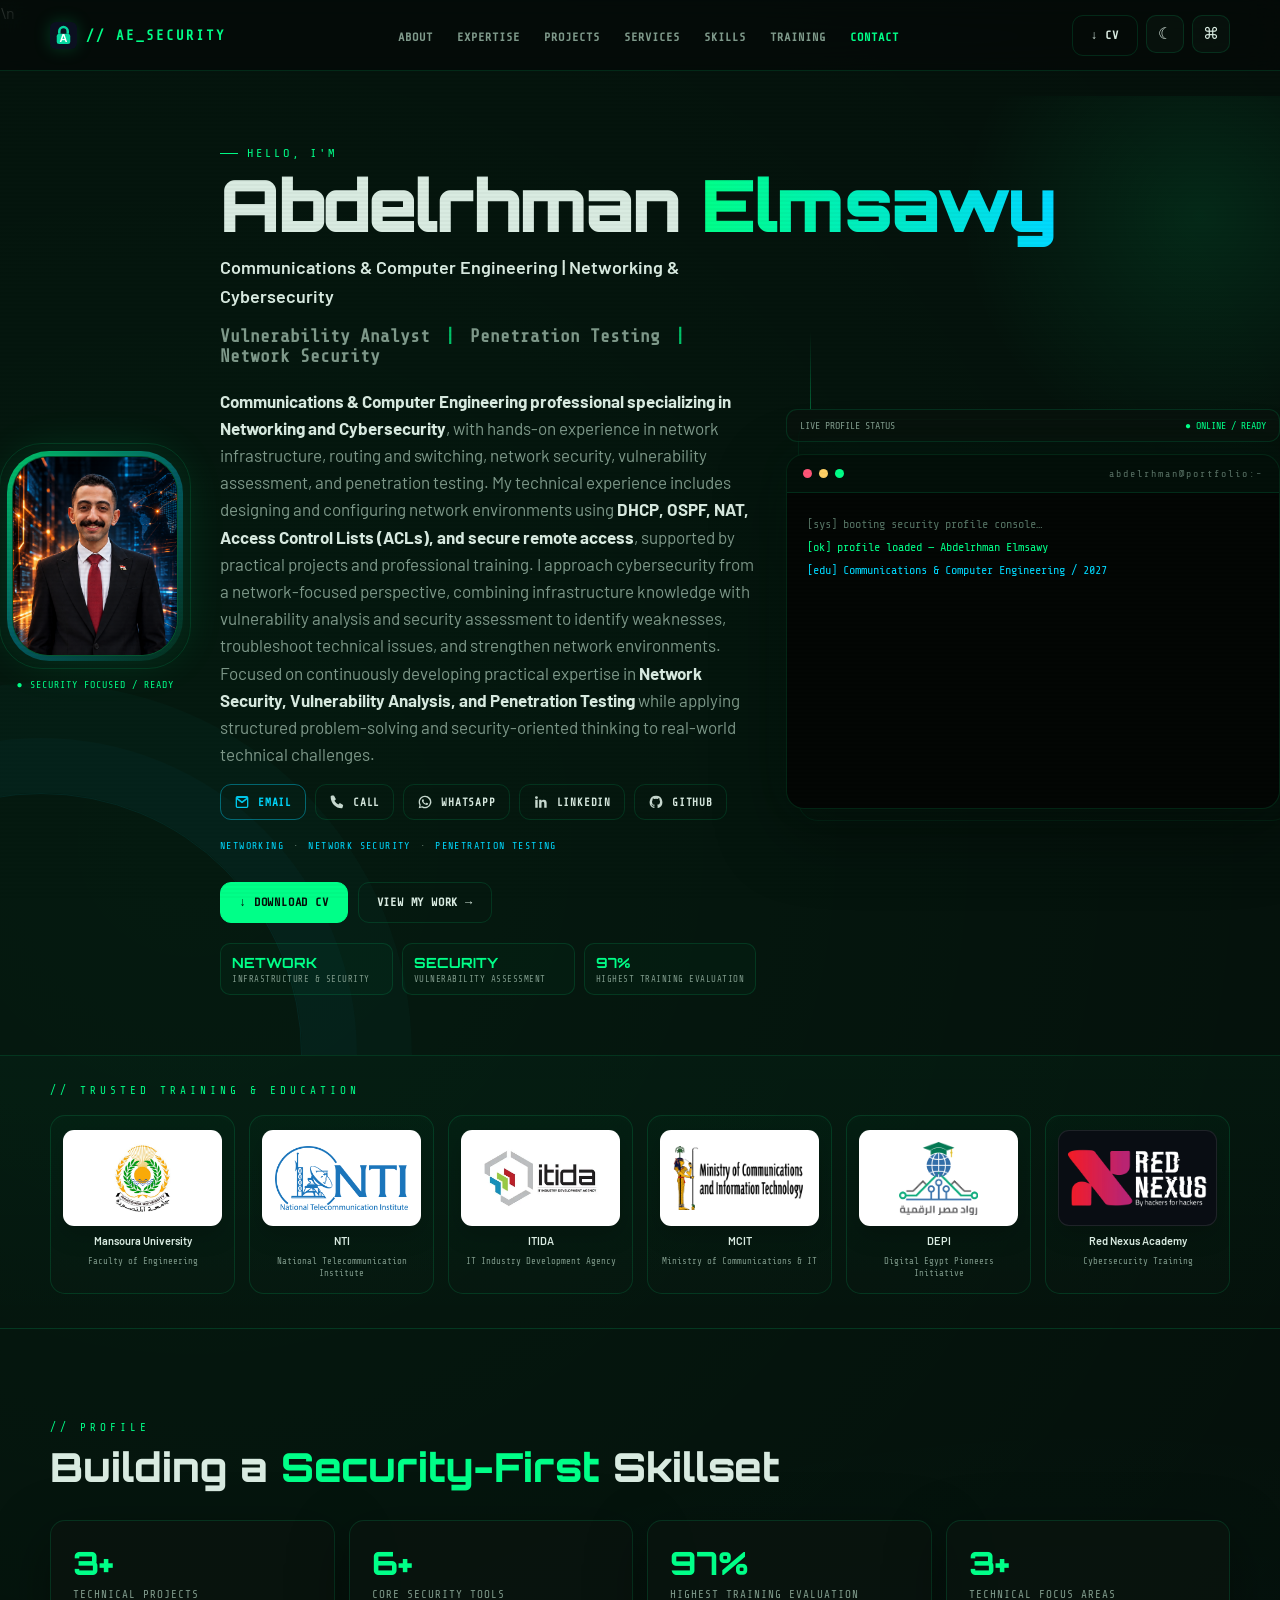
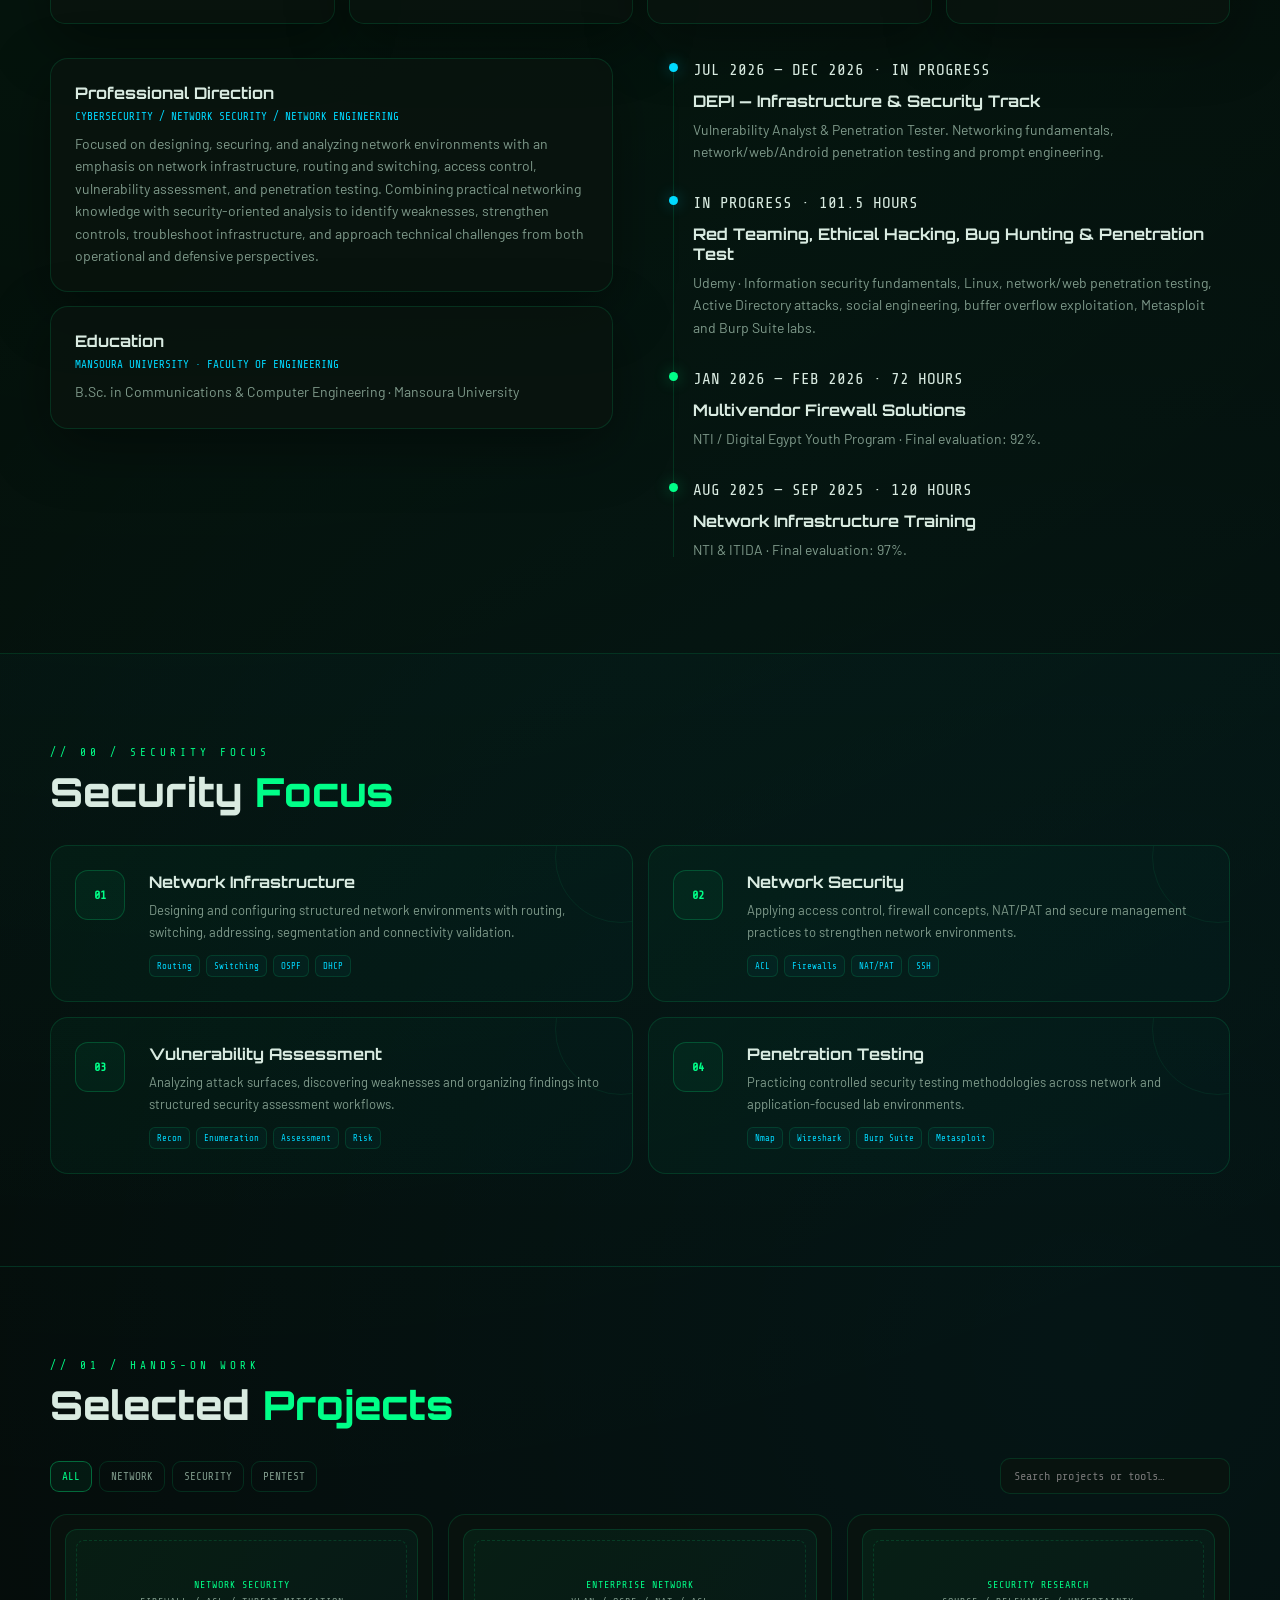
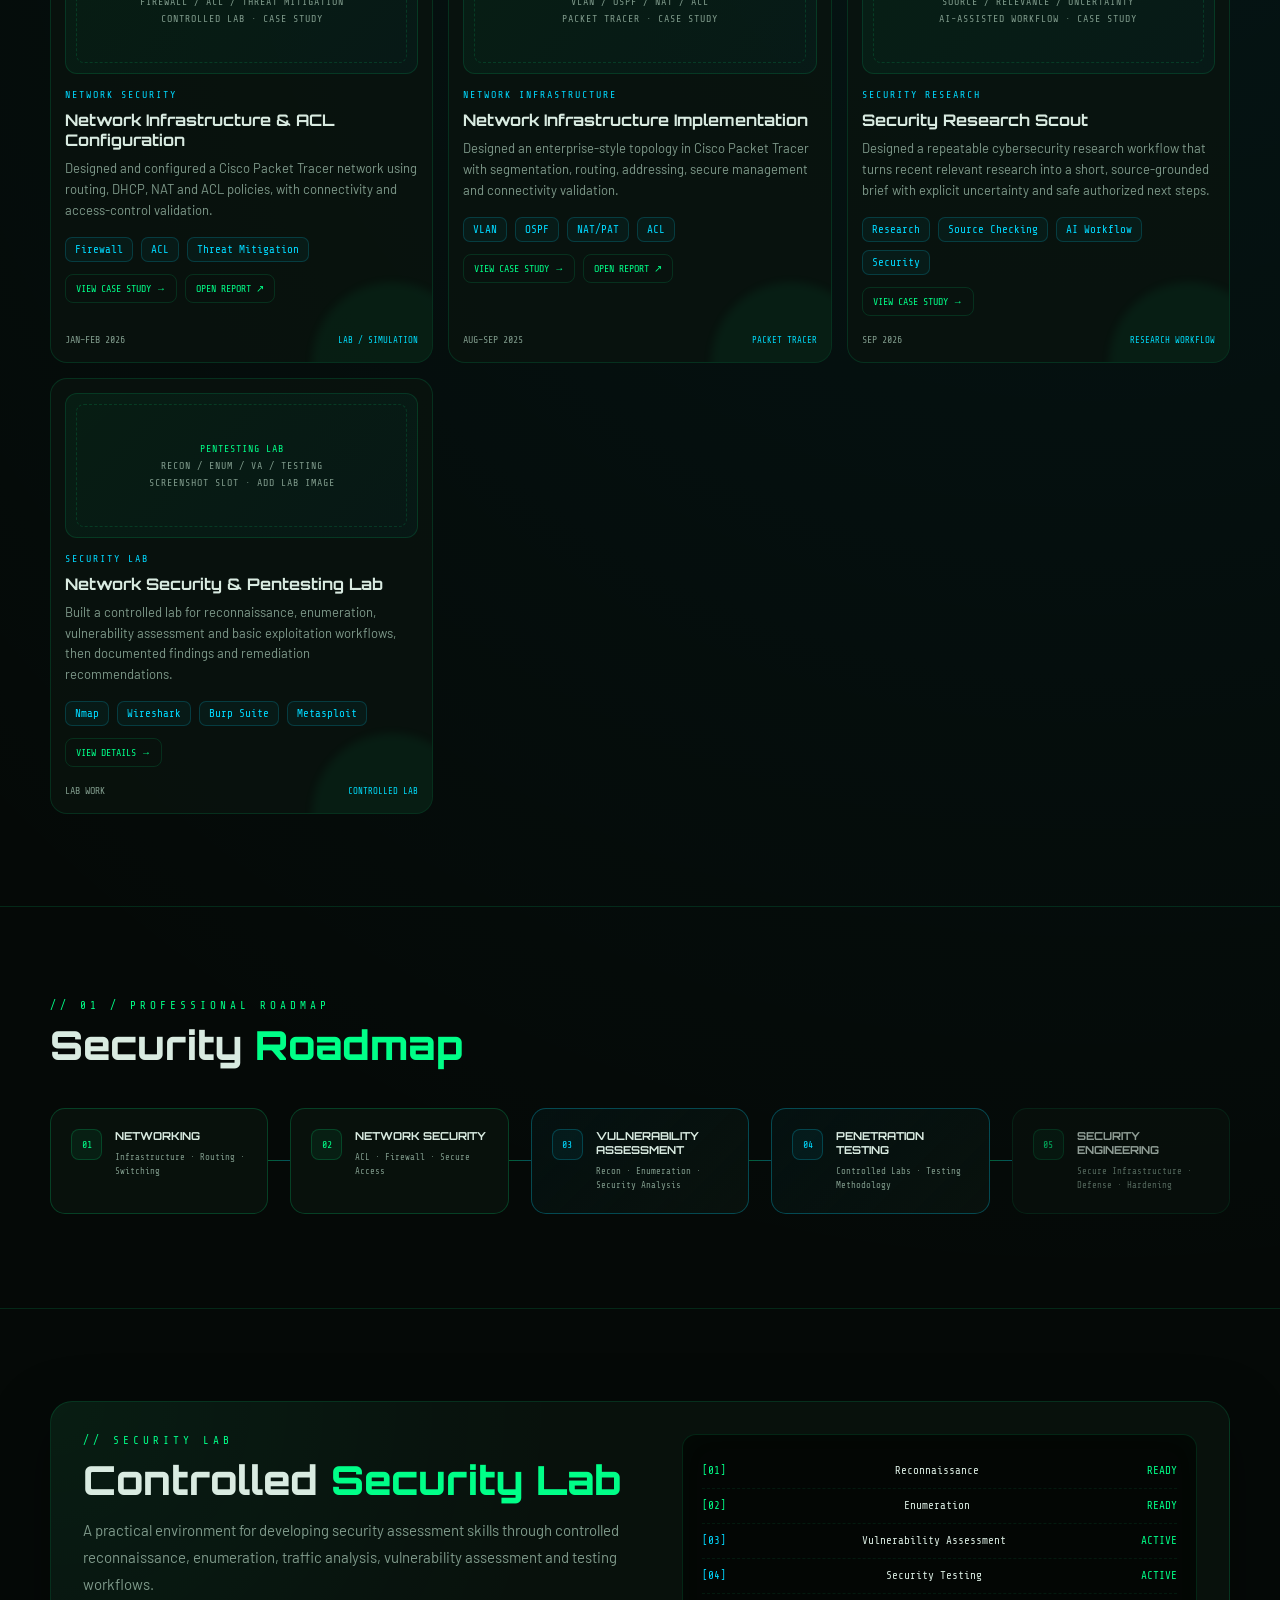
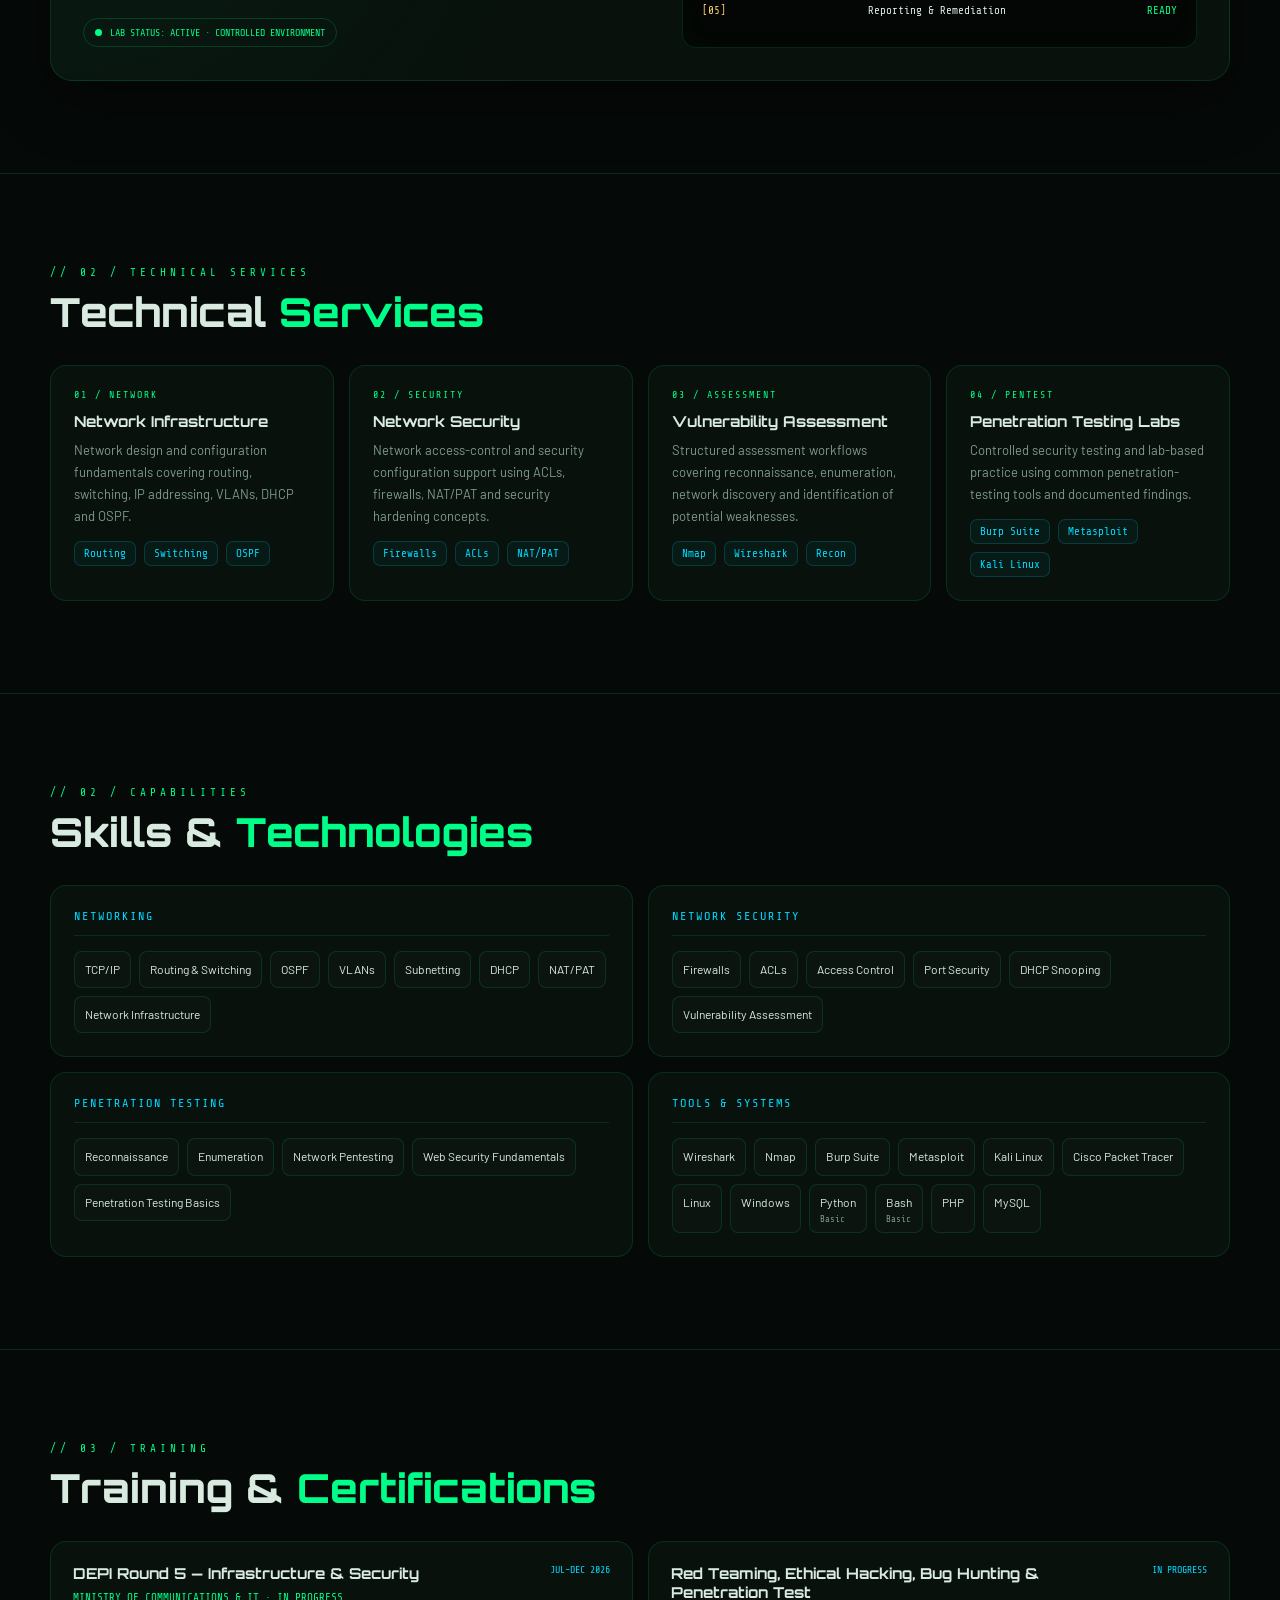
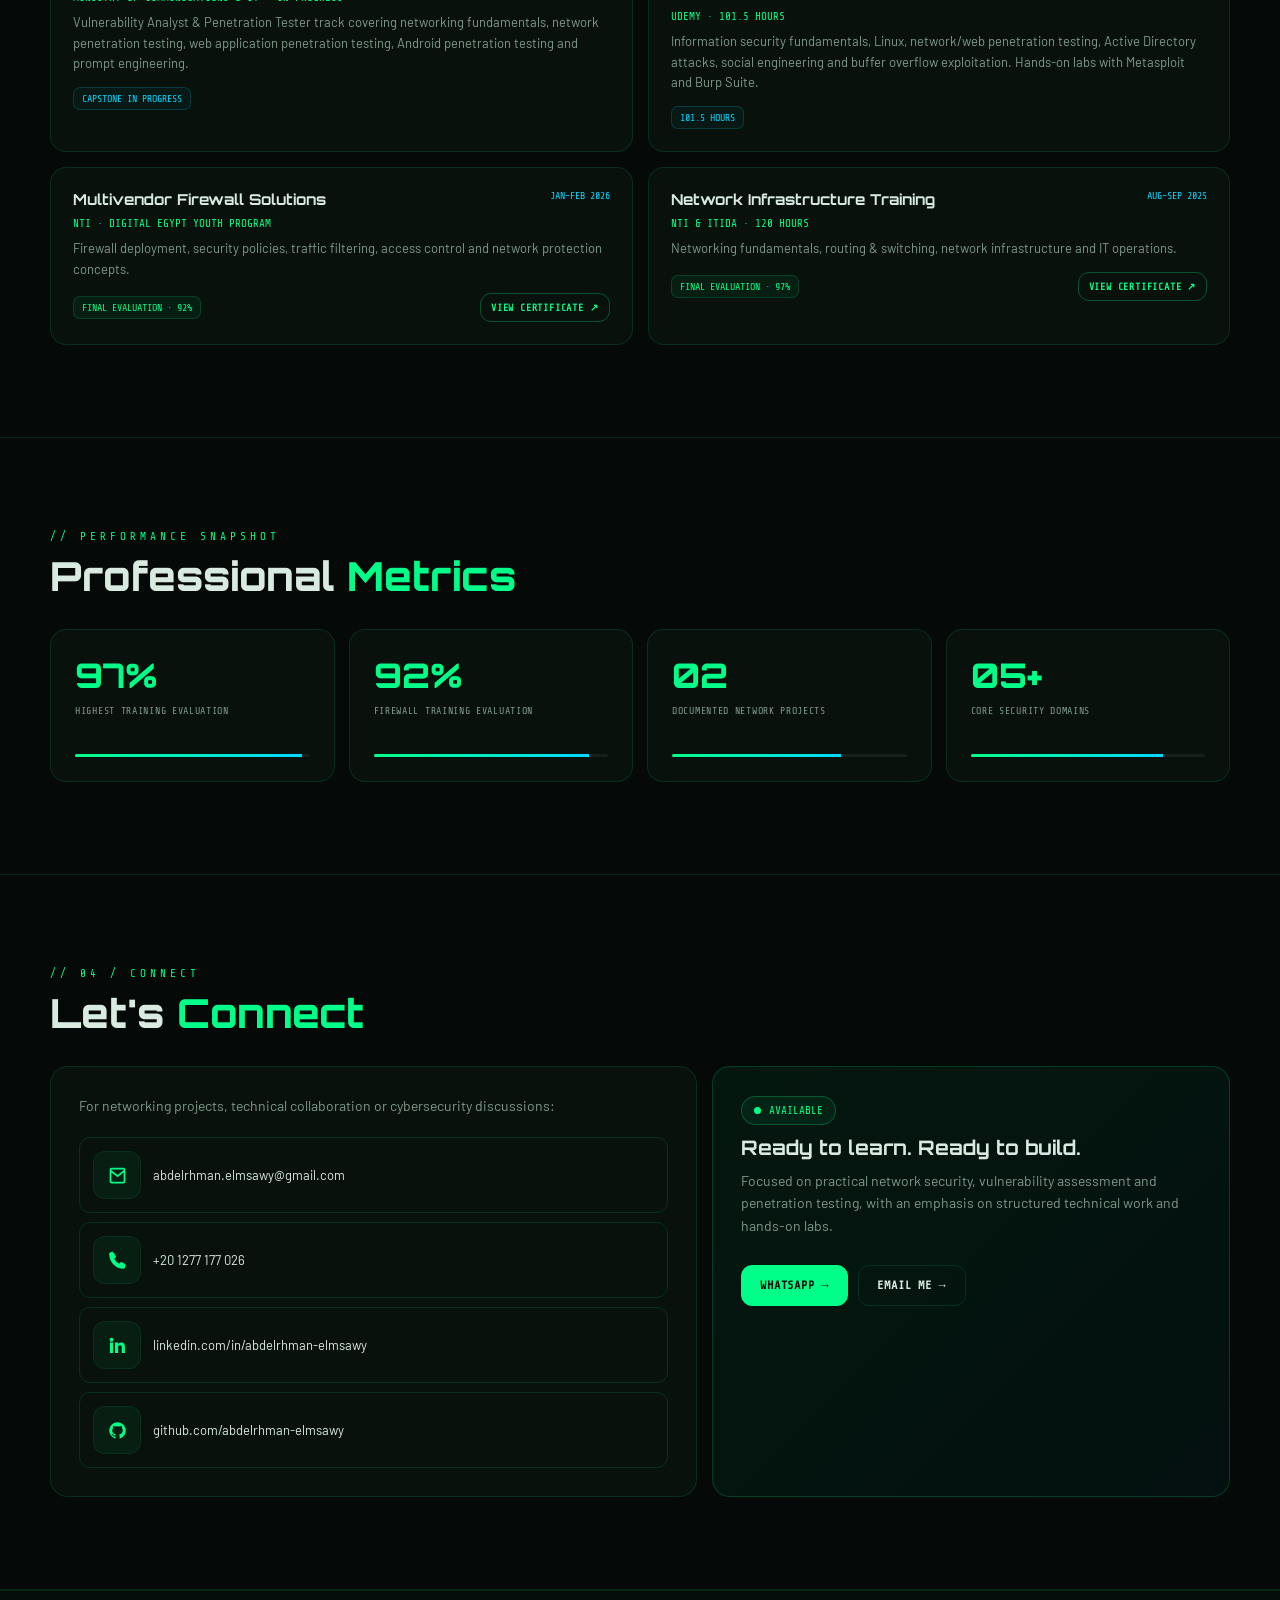
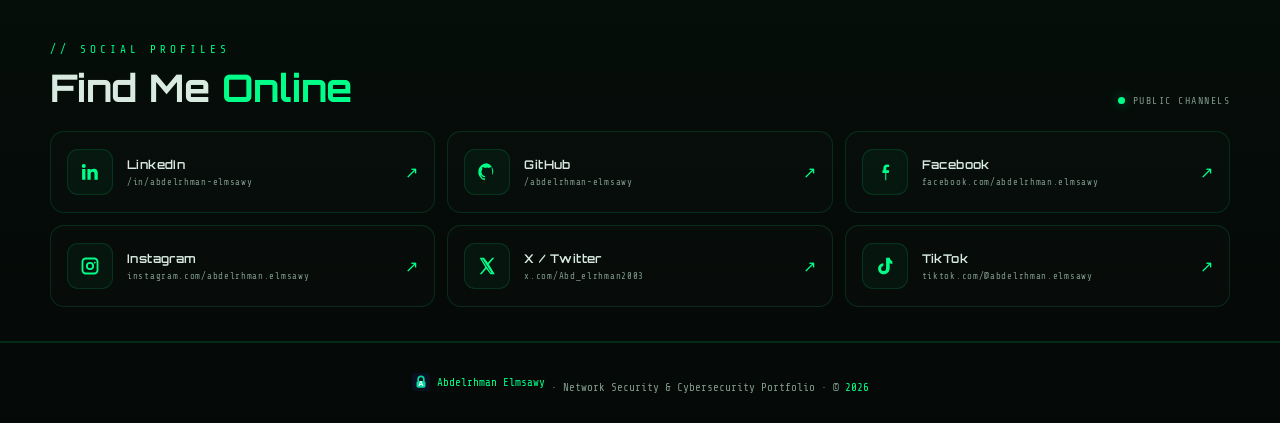
==== index.html @ 92185ead "Fix navbar to stay fixed while scrolling" ====
<!doctype html>
<html lang="en">
<head>
  <meta charset="utf-8">
  <meta name="viewport" content="width=device-width, initial-scale=1, viewport-fit=cover">
  <meta name="theme-color" content="#07110d">
  <meta name="apple-mobile-web-app-capable" content="yes">
  <meta name="apple-mobile-web-app-status-bar-style" content="black-translucent">
  <meta name="mobile-web-app-capable" content="yes">
  <meta name="description" content="Abdelrhman Elmsawy — Communications & Computer Engineering professional focused on Networking, Network Security and Penetration Testing.">
  <meta name="author" content="Abdelrhman Elmsawy">
  <meta property="og:title" content="Abdelrhman Elmsawy | Network Security & Pentesting">
  <meta property="og:description" content="Portfolio of Abdelrhman Elmsawy — Networking, Network Security, Vulnerability Assessment and Penetration Testing.">
  <meta property="og:type" content="website">
  <title>Abdelrhman Elmsawy | Network Security & Pentesting</title>
  <!-- Favicon / App Icons -->
  <link rel="icon" href="./favicon.ico" sizes="any">
  <link rel="icon" type="image/png" sizes="16x16" href="./favicon-16.png">
  <link rel="icon" type="image/png" sizes="32x32" href="./favicon-32.png">
  <link rel="icon" type="image/png" sizes="48x48" href="./favicon-48.png">
  <link rel="shortcut icon" href="./favicon.ico">
  <link rel="apple-touch-icon" sizes="180x180" href="./apple-touch-icon.png">
  <link rel="preconnect" href="https://fonts.googleapis.com">
  <link rel="preconnect" href="https://fonts.gstatic.com" crossorigin>
  <link href="https://fonts.googleapis.com/css2?family=Barlow:wght@300;400;500;600;700&family=Orbitron:wght@600;700;800;900&family=Share+Tech+Mono&display=swap" rel="stylesheet">

  <style>
    :root{
      --bg:#050907; --bg2:#09110d; --panel:rgba(10,20,15,.78);
      --panel2:#0c1711; --text:#d9ebe1; --muted:#7f9a8b;
      --green:#00ff88; --cyan:#00d9ff; --yellow:#ffd166; --red:#ff5577;
      --line:rgba(0,255,136,.13); --shadow:0 18px 60px rgba(0,0,0,.38);
      --radius:18px; --max:1180px;
    }
    [data-theme="light"]{
      --bg:#f4f8f6; --bg2:#eaf2ed; --panel:rgba(255,255,255,.82);
      --panel2:#fff; --text:#122019; --muted:#597067;
      --green:#009c59; --cyan:#007f9c; --yellow:#a56b00; --line:rgba(0,110,65,.15);
      --shadow:0 18px 50px rgba(19,53,37,.10);
    }
    *{box-sizing:border-box;margin:0;padding:0}
    html{scroll-behavior:smooth;scroll-padding-top:90px}
    body{
      font-family:Barlow,system-ui,sans-serif;background:
      radial-gradient(circle at 15% 10%,rgba(0,255,136,.07),transparent 30%),
      radial-gradient(circle at 85% 35%,rgba(0,217,255,.06),transparent 28%),var(--bg);
      color:var(--text);overflow-x:hidden;line-height:1.6;
    }
    html{-webkit-text-size-adjust:100%;text-size-adjust:100%;overflow-x:hidden}
    body{-webkit-font-smoothing:antialiased;-moz-osx-font-smoothing:grayscale;min-width:320px}
    img,svg,video,iframe{max-width:100%}
    button,input,a{-webkit-appearance:none;appearance:none}
    button,a{touch-action:manipulation}
    @supports (-webkit-touch-callout:none){
      body{min-height:100svh}
      nav{padding-top:env(safe-area-inset-top)}
      #top{bottom:calc(20px + env(safe-area-inset-bottom))}
    }
    body::before{
      content:"";position:fixed;inset:0;pointer-events:none;z-index:9999;opacity:.035;
      background:repeating-linear-gradient(0deg,transparent 0,transparent 2px,rgba(0,0,0,.7) 2px,rgba(0,0,0,.7) 4px);
    }
    a{color:inherit}
    button,a{ -webkit-tap-highlight-color:transparent }
    .progress{position:fixed;top:0;left:0;height:3px;width:0;background:linear-gradient(90deg,var(--green),var(--cyan));z-index:10001;box-shadow:0 0 15px rgba(0,255,136,.45)}
    .container{width:min(var(--max),calc(100% - 40px));margin:auto}
    .mono{font-family:"Share Tech Mono",monospace}
    .eyebrow{font:11px "Share Tech Mono",monospace;letter-spacing:4px;color:var(--green);text-transform:uppercase}
    .section-title{font:800 clamp(26px,4vw,40px) Orbitron,sans-serif;color:var(--text);margin:8px 0 28px}
    .section-title span{color:var(--green)}
    section{padding:92px 0;border-bottom:1px solid var(--line)}

    /* NAV */
    nav{
      position:fixed;top:0;left:0;right:0;width:100%;z-index:10000;background:rgba(5,9,7,.72);
      backdrop-filter:blur(18px);border-bottom:1px solid var(--line);
    }
    [data-theme="light"] nav{background:rgba(244,248,246,.78)}
    .nav-inner{height:70px;display:flex;align-items:center;justify-content:space-between}
    .brand{display:inline-flex;align-items:center;gap:9px;font:700 14px "Share Tech Mono",monospace;color:var(--green);letter-spacing:2px;text-decoration:none}
    .brand-mark{width:27px;height:27px;display:block;filter:drop-shadow(0 0 8px rgba(0,255,136,.18))}
    .nav-links{display:flex;gap:24px;list-style:none}
    .nav-links a{font:600 12px "Share Tech Mono",monospace;text-transform:uppercase;letter-spacing:1px;text-decoration:none;color:var(--muted);transition:.2s}
    .nav-links a:hover,.nav-links a.active{color:var(--green)}
    .nav-actions{display:flex;gap:8px}
    .icon-btn,.menu-btn{
      width:38px;height:38px;border:1px solid var(--line);border-radius:10px;background:var(--panel);
      color:var(--text);cursor:pointer;display:grid;place-items:center;font-size:16px;transition:.2s
    }
    .icon-btn:hover,.menu-btn:hover{border-color:var(--green);transform:translateY(-2px)}
    .nav-cv{padding:8px 12px;font-size:10px}.menu-btn{display:none}

    /* HERO */
    .hero{min-height:calc(100vh - 70px);display:grid;grid-template-columns:190px minmax(0,1fr) minmax(360px,.92fr);gap:30px;align-items:center;padding:50px 0 60px;position:relative;overflow:hidden}
    .hero:before{content:"";position:absolute;width:520px;height:520px;right:-180px;top:-140px;border-radius:50%;background:radial-gradient(circle,rgba(0,255,136,.10),transparent 65%);pointer-events:none}
    .hero:after{content:"";position:absolute;left:-220px;bottom:-260px;width:520px;height:520px;border-radius:50%;border:1px solid rgba(0,217,255,.08);box-shadow:0 0 0 55px rgba(0,217,255,.025),0 0 0 110px rgba(0,217,255,.018);pointer-events:none}
    .hero-copy-wrap{position:relative;z-index:2}
    .hero-portrait{position:relative;z-index:2;align-self:center}
    .profile-frame{width:176px;height:210px;border-radius:42px;padding:5px;position:relative;margin:0 auto 18px;background:linear-gradient(135deg,rgba(0,255,136,.75),rgba(0,217,255,.35),rgba(0,255,136,.1));box-shadow:0 0 45px rgba(0,255,136,.12)}
    .profile-frame:before{content:"";position:absolute;inset:-8px;border:1px solid rgba(0,255,136,.12);border-radius:43px;animation:profilePulse 3s ease-in-out infinite}
    .profile{width:100%;height:100%;border-radius:37px;object-fit:cover;display:block;border:1px solid rgba(0,255,136,.28);background:linear-gradient(135deg,#0a1710,#06100b);box-shadow:inset 0 0 30px rgba(0,0,0,.45)}
    @keyframes profilePulse{50%{transform:scale(1.025);opacity:.55}}
    .profile-brand{object-fit:contain !important;padding:16px;background:linear-gradient(145deg,#08140e,#061019);filter:drop-shadow(0 0 18px rgba(57,184,106,.16))}
    .footer-brand{display:inline-flex;align-items:center;gap:7px}
    .footer-brand img{width:18px;height:18px;vertical-align:middle}
    .hero-name-row{display:flex;align-items:flex-end;gap:16px;flex-wrap:wrap}
    .hello{font:12px "Share Tech Mono";letter-spacing:3px;color:var(--green);margin-bottom:8px}
    .hello:before{content:"";display:inline-block;width:18px;height:1px;background:var(--green);vertical-align:middle;margin-right:9px}
    .portrait-status{text-align:center;font:10px "Share Tech Mono";color:var(--muted);letter-spacing:1px}
    .portrait-status strong{color:var(--green);font-weight:400}
    .hero-name-row h1{max-width:100%}
    .hero-lead{font-size:18px;color:var(--text);font-weight:600;margin-top:12px}

    .status{display:inline-flex;align-items:center;gap:8px;padding:7px 12px;border:1px solid rgba(0,255,136,.25);border-radius:999px;background:rgba(0,255,136,.06);color:var(--green);font:11px "Share Tech Mono",monospace;margin-bottom:20px}
    .dot{width:7px;height:7px;border-radius:50%;background:var(--green);box-shadow:0 0 0 0 rgba(0,255,136,.6);animation:pulse 1.7s infinite}
    @keyframes pulse{70%{box-shadow:0 0 0 7px transparent}}
    h1{font:900 clamp(38px,6vw,72px)/1.02 Orbitron,sans-serif;letter-spacing:-2px;white-space:nowrap}
    .gradient{background:linear-gradient(90deg,var(--green),var(--cyan));-webkit-background-clip:text;background-clip:text;color:transparent}
    .hero-role{font:600 clamp(14px,2vw,18px) "Share Tech Mono",monospace;color:var(--muted);margin-top:15px}
    .hero-copy{max-width:690px;margin-top:22px;font-size:17px;color:var(--muted)}
    .hero-copy strong{color:var(--text)}
    .hero-actions{display:flex;gap:10px;flex-wrap:wrap;margin-top:28px}.hero-contact{display:flex;gap:9px;flex-wrap:wrap;margin-top:16px}.hero-contact .btn{padding:9px 13px;font-size:11px}.hero-contact .btn:hover{transform:translateY(-2px)}
    .btn{display:inline-flex;align-items:center;justify-content:center;gap:8px;padding:12px 18px;border-radius:11px;text-decoration:none;font:600 12px "Share Tech Mono",monospace;letter-spacing:.8px;text-transform:uppercase;cursor:pointer;transition:.22s;border:1px solid var(--line);background:transparent;color:var(--text)}
    .btn:hover{transform:translateY(-2px);border-color:var(--green)}
    .btn-primary{background:var(--green);border-color:var(--green);color:#041009}
    .btn-primary:hover{box-shadow:0 10px 30px rgba(0,255,136,.2)}
    .btn-cyan{border-color:rgba(0,217,255,.4);color:var(--cyan)}
    .hero-contact .btn{display:inline-flex;align-items:center;gap:8px}
    .contact-brand-icon{width:16px;height:16px;display:block;flex:0 0 16px;opacity:.92}
    .hero-contact .btn-cyan .contact-brand-icon{color:var(--cyan)}
    .hero-contact .btn:hover .contact-brand-icon{opacity:1}

    .mini-grid{display:flex;flex-wrap:wrap;gap:8px;margin-top:20px}
    .chip{font:11px "Share Tech Mono",monospace;color:var(--cyan);padding:5px 9px;border:1px solid rgba(0,217,255,.18);border-radius:7px;background:rgba(0,217,255,.045)}

    /* TERMINAL */
    .terminal{border:1px solid var(--line);border-radius:18px;background:#030604;box-shadow:var(--shadow);overflow:hidden}
    .terminal-wrap{position:relative;z-index:2;align-self:center;width:100%;max-width:620px;margin-top:78px}
    .terminal-wrap:before{content:"";position:absolute;inset:10px -12px -12px 12px;border:1px solid rgba(0,255,136,.07);border-radius:20px;z-index:-1}.terminal-wrap:after{content:"";position:absolute;left:24px;top:-78px;width:1px;height:78px;background:linear-gradient(to bottom,transparent,rgba(0,255,136,.32));}
    .terminal{box-shadow:0 24px 70px rgba(0,0,0,.34),0 0 45px rgba(0,255,136,.035)}
    .terminal-body{height:330px}
    .terminal-badge{display:flex;justify-content:space-between;gap:12px;align-items:center;margin-bottom:12px;padding:10px 13px;border:1px solid var(--line);border-radius:11px;background:var(--panel);font:10px "Share Tech Mono";color:var(--muted)}
    .terminal-badge strong{color:var(--green);font-weight:400}
    .hero-metrics{display:grid;grid-template-columns:repeat(3,1fr);gap:9px;margin-top:20px}
    .hero-focus{display:flex;align-items:center;gap:9px;flex-wrap:wrap;margin-top:18px;color:var(--cyan);font-size:10px;letter-spacing:1.4px}
    .hero-focus i{font-style:normal;color:var(--muted)}
    .trusted-strip{padding:28px 0 34px;border-bottom:1px solid var(--line);background:linear-gradient(180deg,rgba(0,255,136,.025),transparent)}
    .trusted-grid{display:grid;grid-template-columns:repeat(6,minmax(0,1fr));gap:14px;margin-top:18px}
    .trusted-item{min-height:178px;display:flex;flex-direction:column;align-items:center;justify-content:flex-start;text-align:center;gap:8px;padding:14px 12px;border:1px solid var(--line);border-radius:15px;background:linear-gradient(180deg,rgba(0,255,136,.025),rgba(255,255,255,.008));transition:transform .25s ease,border-color .25s ease,background .25s ease;overflow:hidden}.trusted-item:hover{transform:translateY(-4px);border-color:rgba(0,255,136,.25);background:rgba(0,255,136,.025)}
    .trusted-item:last-child{border-right:1px solid var(--line)}
    .org-logo{width:100%;height:96px;flex:0 0 96px;border:1px solid rgba(255,255,255,.09);border-radius:11px;display:flex;align-items:center;justify-content:center;overflow:hidden;background:#fff;box-shadow:0 8px 24px rgba(0,0,0,.18);padding:8px}
    .org-logo img{display:block;width:auto !important;height:auto !important;max-width:94% !important;max-height:94% !important;object-fit:contain !important;object-position:center}
    .trusted-item strong{display:block;font:600 11px Barlow;color:var(--text);white-space:nowrap;line-height:1.2}

    .org-logo.rednexus-box{
      background:#090d13 !important;
      padding:4px !important;
    }
    .org-logo img.rednexus-logo{
      width:100% !important;
      height:100% !important;
      max-width:100% !important;
      max-height:100% !important;
      object-fit:contain !important;
      object-position:center !important;
      display:block !important;
      padding:0 !important;
    }
    .trusted-item span{display:block;font:9px "Share Tech Mono";color:var(--muted);margin-top:1px;line-height:1.25}

    .hero-metric{padding:10px 11px;border:1px solid var(--line);border-radius:10px;background:rgba(0,255,136,.025)}
    .hero-metric b{display:block;color:var(--green);font:700 14px Orbitron}
    .hero-metric span{display:block;color:var(--muted);font:9px "Share Tech Mono";margin-top:3px;text-transform:uppercase;letter-spacing:.5px}

    .terminal-head{display:flex;align-items:center;gap:7px;padding:13px 16px;border-bottom:1px solid var(--line);background:rgba(0,255,136,.035)}
    .t-dot{width:9px;height:9px;border-radius:50%}.r{background:#ff5577}.y{background:#ffd166}.g{background:#00ff88}
    .terminal-title{margin-left:auto;font:10px "Share Tech Mono";color:#597265;letter-spacing:2px}
    .terminal-body{padding:20px;height:315px;overflow:auto;font:12px/1.9 "Share Tech Mono",monospace}
    .log-ok{color:#00ff88}.log-info{color:#00d9ff}.log-warn{color:#ffd166}.log-dim{color:#547263}
    .terminal-prompt{color:#d9ebe1}.cursor{display:inline-block;width:7px;height:13px;background:#00ff88;vertical-align:-2px;animation:blink .8s steps(1) infinite}
    @keyframes blink{50%{opacity:0}}

    /* STATS */
    .stats{display:grid;grid-template-columns:repeat(4,1fr);gap:14px}
    .stat{padding:22px;border:1px solid var(--line);border-radius:15px;background:var(--panel);box-shadow:var(--shadow)}
    .stat-number{font:800 32px Orbitron;color:var(--green)}
    .stat-label{font:11px "Share Tech Mono";color:var(--muted);text-transform:uppercase;letter-spacing:1px;margin-top:5px}

    /* ABOUT / TIMELINE */
    .two-col{display:grid;grid-template-columns:1fr 1fr;gap:55px}
    .card{border:1px solid var(--line);background:var(--panel);border-radius:var(--radius);padding:24px;box-shadow:var(--shadow)}
    .card + .card{margin-top:14px}
    .card h3{font:700 16px Orbitron;margin-bottom:7px;color:var(--text)}
    .card .meta{font:11px "Share Tech Mono";color:var(--cyan);margin-bottom:10px}
    .card p{font-size:14px;color:var(--muted)}
    .timeline{position:relative;padding-left:25px}
    .timeline:before{content:"";position:absolute;left:5px;top:4px;bottom:4px;width:1px;background:var(--line)}
    .timeline-item{position:relative;padding:0 0 28px}
    .timeline-item:before{content:"";position:absolute;left:-24px;top:5px;width:9px;height:9px;border-radius:50%;background:var(--green);box-shadow:0 0 15px rgba(0,255,136,.4)}
    .timeline-item.in-progress:before{background:var(--cyan);box-shadow:0 0 15px rgba(0,217,255,.4)}
    .timeline-item:last-child{padding-bottom:0}
    .timeline-item h3{font:700 16px Orbitron;margin:7px 0 8px}


    /* PROJECTS */
    .toolbar{display:flex;gap:10px;justify-content:space-between;align-items:center;flex-wrap:wrap;margin-bottom:20px}
    .filters{display:flex;gap:7px;flex-wrap:wrap}
    .filter{padding:8px 11px;border-radius:9px;border:1px solid var(--line);background:transparent;color:var(--muted);font:11px "Share Tech Mono";cursor:pointer}
    .filter.active,.filter:hover{color:var(--green);border-color:rgba(0,255,136,.35);background:rgba(0,255,136,.05)}
    .search{padding:10px 13px;min-width:230px;border:1px solid var(--line);border-radius:10px;background:var(--panel);color:var(--text);outline:none;font:12px "Share Tech Mono"}
    .search:focus{border-color:var(--cyan)}
    .projects{display:grid;grid-template-columns:repeat(3,1fr);gap:15px}
    .project{position:relative;display:flex;flex-direction:column;min-height:390px;padding:14px;border:1px solid var(--line);border-radius:17px;background:var(--panel);overflow:hidden;transition:.28s}
    .project:hover{transform:translateY(-6px);border-color:rgba(0,255,136,.35);box-shadow:var(--shadow)}
    .project:after{content:"";position:absolute;inset:auto -40px -80px auto;width:160px;height:160px;border-radius:50%;background:rgba(0,255,136,.05);filter:blur(4px)}
    .tag{font:10px "Share Tech Mono";color:var(--cyan);text-transform:uppercase;letter-spacing:2px}
    .project-media{height:145px;border:1px solid var(--line);border-radius:12px;overflow:hidden;position:relative;background:linear-gradient(135deg,rgba(0,255,136,.05),rgba(0,217,255,.035));display:flex;align-items:center;justify-content:center;margin-bottom:15px}
    .project-media:before{content:"";position:absolute;inset:10px;border:1px dashed rgba(0,255,136,.14);border-radius:8px}
    .project-media .media-code{position:relative;text-align:center;font:10px "Share Tech Mono";color:var(--muted);line-height:1.7;letter-spacing:1px}
    .project-media .media-code b{display:block;color:var(--green);font-weight:400}
    .project h3{font:700 16px Orbitron;margin:10px 0 8px}
    .project p{font-size:13px;color:var(--muted)}
    .project .chips{margin-top:16px}
    .project-footer{margin-top:auto;padding-top:16px;display:flex;justify-content:space-between;align-items:center;gap:8px}
    .project-actions{display:flex;gap:8px;flex-wrap:wrap;margin-top:12px}
    .details,.repo-link{padding:8px 10px;border:1px solid var(--line);border-radius:8px;background:transparent;color:var(--green);font:10px "Share Tech Mono";cursor:pointer;text-decoration:none;transition:.2s}
    .details:hover,.repo-link:hover{border-color:rgba(0,255,136,.35);background:rgba(0,255,136,.05)}
    .repo-link.disabled{opacity:.45;cursor:not-allowed;color:var(--muted)}
    .project-link{text-decoration:none;color:var(--cyan);font:11px "Share Tech Mono"}

    /* SERVICES */
    .services-grid{display:grid;grid-template-columns:repeat(4,1fr);gap:15px}
    .service{padding:23px;border:1px solid var(--line);border-radius:16px;background:var(--panel);transition:.25s;position:relative;overflow:hidden}
    .service:hover{transform:translateY(-5px);border-color:rgba(0,255,136,.28);box-shadow:var(--shadow)}
    .service-number{font:10px "Share Tech Mono";color:var(--green);letter-spacing:2px}
    .service h3{font:700 15px Orbitron;margin:12px 0 8px}
    .service p{font-size:13px;color:var(--muted);line-height:1.7}
    .service .mini-grid{margin-top:14px}

    /* SKILLS */
    .skills{display:grid;grid-template-columns:repeat(2,1fr);gap:15px}
    .skill-group{padding:23px;border:1px solid var(--line);border-radius:16px;background:var(--panel)}
    .skill-group h3{font:12px "Share Tech Mono";letter-spacing:2px;text-transform:uppercase;color:var(--cyan);padding-bottom:12px;border-bottom:1px solid var(--line);margin-bottom:15px}
    .skill-list{display:flex;flex-wrap:wrap;gap:8px}
    .skill{padding:8px 10px;border:1px solid var(--line);border-radius:8px;color:var(--text);font-size:12px;background:rgba(255,255,255,.015)}
    .skill small{display:block;color:var(--muted);font:9px "Share Tech Mono";margin-top:2px}

    /* TRAINING */
    .training-grid{display:grid;grid-template-columns:repeat(2,1fr);gap:15px}
    .training{padding:22px;border:1px solid var(--line);border-radius:16px;background:var(--panel);transition:.25s}.training:hover{transform:translateY(-4px);border-color:rgba(0,255,136,.25)}
    .training-top{display:flex;justify-content:space-between;gap:15px}
    .training h3{font:700 15px Orbitron}
    .training .period{font:10px "Share Tech Mono";color:var(--cyan);white-space:nowrap}
    .issuer{font:11px "Share Tech Mono";color:var(--green);margin:8px 0}
    .training p{font-size:13px;color:var(--muted)}
    .score{display:inline-flex;margin-top:13px;padding:5px 8px;border-radius:7px;background:rgba(0,255,136,.06);border:1px solid rgba(0,255,136,.16);color:var(--green);font:10px "Share Tech Mono"}.training.in-progress .score{color:var(--cyan);border-color:rgba(0,217,255,.18);background:rgba(0,217,255,.04)}
    .cert-row{display:flex;align-items:center;justify-content:space-between;gap:10px;margin-top:13px;flex-wrap:wrap}.cert-row .score{margin-top:0}.cert-btn{padding:8px 10px;font-size:10px;color:var(--green);border-color:rgba(0,255,136,.28)}.cert-btn:hover{background:rgba(0,255,136,.06)}

    /* CONTACT */
    .contact{display:grid;grid-template-columns:1fr .8fr;gap:15px}
    .contact-card{padding:28px;border:1px solid var(--line);border-radius:18px;background:var(--panel)}
    .contact-list{display:grid;gap:9px;margin-top:20px}
    .contact-item{display:flex;align-items:center;gap:12px;padding:13px;border:1px solid var(--line);border-radius:11px;text-decoration:none;color:var(--text);font-size:13px;transition:.2s}
    .contact-item:hover{border-color:var(--green);transform:translateX(3px)}
    .contact-icon{width:48px;height:48px;flex:0 0 48px;display:grid;place-items:center;border-radius:12px;background:rgba(0,255,136,.06);color:var(--green);font:600 15px "Share Tech Mono";border:1px solid rgba(0,255,136,.08)}.contact-icon svg{width:21px;height:21px;display:block;fill:currentColor}
    .availability{border:1px solid rgba(0,255,136,.18);background:linear-gradient(135deg,rgba(0,255,136,.06),rgba(0,217,255,.04));border-radius:18px;padding:28px}
    .availability h3{font:700 20px Orbitron;margin:10px 0}
    .availability p{color:var(--muted);font-size:14px}


    .social-profiles{padding:52px 0 34px;border-top:1px solid var(--line);background:linear-gradient(180deg,rgba(0,255,136,.018),transparent)}
    .social-heading{display:flex;align-items:end;justify-content:space-between;gap:20px;margin-bottom:20px}
    .social-heading h2{font:700 clamp(25px,4vw,38px) Orbitron;margin-top:8px}.social-heading h2 span{color:var(--green)}
    .social-status{font:10px "Share Tech Mono";letter-spacing:1.5px;color:var(--muted);display:flex;align-items:center;gap:8px;padding-bottom:5px}
    .social-status .dot{width:7px;height:7px;border-radius:50%;background:var(--green);box-shadow:0 0 12px rgba(0,255,136,.45)}
    .social-grid{display:grid;grid-template-columns:repeat(3,1fr);gap:12px}
    .social-card{min-height:82px;display:flex;align-items:center;gap:14px;padding:14px 16px;border:1px solid var(--line);border-radius:14px;background:rgba(255,255,255,.012);text-decoration:none;color:var(--text);transition:.22s;position:relative;overflow:hidden}
    .social-card:after{content:"";position:absolute;inset:0;background:linear-gradient(110deg,transparent,rgba(0,255,136,.035),transparent);transform:translateX(-100%);transition:.5s}
    .social-card:hover{transform:translateY(-3px);border-color:rgba(0,255,136,.28);background:rgba(0,255,136,.025)}.social-card:hover:after{transform:translateX(100%)}
    .social-icon{width:46px;height:46px;flex:0 0 46px;border:1px solid rgba(0,255,136,.13);border-radius:11px;display:grid;place-items:center;background:rgba(0,255,136,.045);color:var(--green)}
    .social-icon svg{width:22px;height:22px;fill:currentColor}.social-card strong{display:block;font:600 12px Orbitron;letter-spacing:.4px}.social-card small{display:block;margin-top:5px;color:var(--muted);font:9px "Share Tech Mono";letter-spacing:.7px}.social-card>b{margin-left:auto;color:var(--green);font:16px "Share Tech Mono";position:relative;z-index:1}
    .social-card.unavailable{opacity:1;cursor:pointer}.social-card.unavailable:hover{transform:translateY(-3px);border-color:rgba(0,255,136,.28);background:rgba(0,255,136,.025)}.social-card.unavailable:after{display:block}

    footer{padding:30px 0;text-align:center;color:var(--muted);font:11px "Share Tech Mono";border-top:1px solid var(--line)}
    footer span{color:var(--green)}


    /* V4 VISUAL SYSTEM */
    .hero-role span{color:var(--green);opacity:.75;margin:0 5px}
    .focus-section{background:linear-gradient(180deg,rgba(0,217,255,.018),transparent)}
    .focus-grid{display:grid;grid-template-columns:repeat(2,1fr);gap:15px}
    .focus-card{display:grid;grid-template-columns:58px 1fr;gap:16px;padding:24px;border:1px solid var(--line);border-radius:18px;background:linear-gradient(135deg,rgba(0,255,136,.035),rgba(0,217,255,.018));transition:.25s;position:relative;overflow:hidden}
    .focus-card:after{content:"";position:absolute;right:-55px;top:-55px;width:130px;height:130px;border-radius:50%;border:1px solid rgba(0,255,136,.07)}
    .focus-card:hover{transform:translateY(-5px);border-color:rgba(0,255,136,.3);box-shadow:var(--shadow)}
    .focus-icon{width:50px;height:50px;border-radius:13px;display:grid;place-items:center;border:1px solid rgba(0,255,136,.2);background:rgba(0,255,136,.045);color:var(--green);font:700 12px "Share Tech Mono"}
    .focus-card h3{font:700 16px Orbitron;margin:2px 0 7px}.focus-card p{font-size:13px;color:var(--muted);line-height:1.7}.focus-tags{display:flex;flex-wrap:wrap;gap:6px;margin-top:12px}.focus-tags span{font:9px "Share Tech Mono";padding:5px 7px;border-radius:6px;border:1px solid var(--line);color:var(--cyan);background:rgba(0,217,255,.035)}
    .roadmap{display:flex;align-items:stretch;gap:0;padding:10px 0 2px;overflow-x:auto;scrollbar-width:thin}
    .road-step{min-width:205px;flex:1;padding:20px;border:1px solid var(--line);border-radius:15px;background:var(--panel);display:flex;gap:13px;align-items:flex-start;position:relative}.road-step.done{border-color:rgba(0,255,136,.2)}.road-step.active{border-color:rgba(0,217,255,.28);background:linear-gradient(135deg,rgba(0,217,255,.035),var(--panel))}.road-step.future{opacity:.65}.road-index{width:31px;height:31px;flex:0 0 31px;display:grid;place-items:center;border-radius:8px;background:rgba(0,255,136,.06);border:1px solid rgba(0,255,136,.18);color:var(--green);font:10px "Share Tech Mono"}.road-step.active .road-index{color:var(--cyan);border-color:rgba(0,217,255,.22);background:rgba(0,217,255,.05)}.road-step strong{display:block;font:700 11px Orbitron;color:var(--text)}.road-step span{display:block;margin-top:7px;font:9px/1.6 "Share Tech Mono";color:var(--muted)}.road-line{width:22px;flex:0 0 22px;align-self:center;height:1px;background:linear-gradient(90deg,var(--green),var(--cyan));opacity:.35}
    .lab-panel{display:grid;grid-template-columns:1.05fr .95fr;gap:30px;padding:32px;border:1px solid var(--line);border-radius:22px;background:radial-gradient(circle at 0 0,rgba(0,255,136,.055),transparent 42%),var(--panel);box-shadow:var(--shadow)}.lab-panel .section-title{margin-bottom:12px}.lab-intro{max-width:650px;color:var(--muted);font-size:15px;line-height:1.8}.lab-status{display:inline-flex;align-items:center;gap:8px;margin-top:20px;padding:8px 11px;border:1px solid rgba(0,255,136,.18);border-radius:999px;color:var(--green);font:10px "Share Tech Mono"}.lab-console{align-self:center;padding:19px;border:1px solid var(--line);border-radius:14px;background:#030604;font:11px/2 "Share Tech Mono";box-shadow:inset 0 0 30px rgba(0,255,136,.025)}.lab-console div{display:flex;justify-content:space-between;gap:12px;border-bottom:1px dashed rgba(0,255,136,.08);padding:6px 0}.lab-console div:last-child{border-bottom:0}.lab-console b{font-weight:400;color:var(--green)}
    .metric-grid{display:grid;grid-template-columns:repeat(4,1fr);gap:14px}.metric-card{padding:24px;border:1px solid var(--line);border-radius:16px;background:var(--panel);position:relative;overflow:hidden}.metric-value{display:block;font:800 34px Orbitron;color:var(--green)}.metric-label{display:block;min-height:34px;margin-top:7px;color:var(--muted);font:10px/1.5 "Share Tech Mono";text-transform:uppercase;letter-spacing:.7px}.metric-bar{height:3px;margin-top:17px;background:rgba(255,255,255,.06);border-radius:99px;overflow:hidden}.metric-bar i{display:block;height:100%;background:linear-gradient(90deg,var(--green),var(--cyan));box-shadow:0 0 12px rgba(0,255,136,.35)}
    @media(max-width:900px){.focus-grid,.lab-panel{grid-template-columns:1fr}.metric-grid{grid-template-columns:1fr 1fr}.roadmap{padding-bottom:10px}.road-step{min-width:190px}}
    @media(max-width:680px){.focus-grid{grid-template-columns:1fr}.focus-card{grid-template-columns:45px 1fr;padding:18px;gap:12px}.focus-icon{width:42px;height:42px}.roadmap{display:grid;grid-template-columns:1fr;gap:8px;overflow:visible}.road-line{width:1px;height:18px;margin-left:24px}.road-step{min-width:0;padding:16px}.lab-panel{padding:20px;gap:20px}.lab-console{font-size:10px;padding:13px}.metric-grid{grid-template-columns:1fr 1fr}.metric-card{padding:17px}.metric-value{font-size:27px}.metric-label{font-size:8px}.hero-role span{margin:0 2px}}
    @media(max-width:380px){.metric-grid{grid-template-columns:1fr}.metric-label{min-height:0}}

    /* MODAL */
    .modal{position:fixed;inset:0;background:rgba(0,0,0,.7);backdrop-filter:blur(8px);display:none;place-items:center;padding:20px;z-index:2000}
    .modal.open{display:grid}
    .modal-box{width:min(650px,100%);background:var(--panel2);border:1px solid var(--line);border-radius:18px;padding:28px;box-shadow:0 30px 100px rgba(0,0,0,.5);position:relative}
    .modal-close{position:absolute;right:15px;top:15px}
    .modal-box h3{font:800 22px Orbitron;margin-bottom:10px}
    .modal-box p{color:var(--muted);font-size:14px;margin:10px 0}
    .modal-box ul{padding-left:18px;color:var(--muted);font-size:13px}
    .modal-box li{margin:6px 0}

    /* COMMAND PALETTE */
    .palette{position:fixed;inset:0;background:rgba(0,0,0,.65);backdrop-filter:blur(8px);display:none;place-items:start center;padding-top:14vh;z-index:3000}
    .palette.open{display:grid}
    .palette-box{width:min(580px,calc(100% - 30px));border:1px solid var(--line);background:var(--panel2);border-radius:15px;overflow:hidden;box-shadow:0 30px 100px rgba(0,0,0,.55)}
    .palette input{width:100%;padding:17px;border:0;border-bottom:1px solid var(--line);outline:0;background:transparent;color:var(--text);font:14px "Share Tech Mono"}
    .commands{padding:8px}.command{padding:12px;border-radius:9px;display:flex;justify-content:space-between;cursor:pointer;color:var(--muted);font-size:13px}.command:hover{background:rgba(0,255,136,.06);color:var(--text)}kbd{font:10px "Share Tech Mono";padding:3px 6px;border:1px solid var(--line);border-radius:5px}

    .reveal{opacity:0;transform:translateY(18px);transition:opacity .7s,transform .7s}.reveal.visible{opacity:1;transform:none}
    .hidden{display:none!important}
    #top{position:fixed;right:20px;bottom:20px;z-index:900;opacity:0;pointer-events:none;transition:.2s}
    #top.show{opacity:1;pointer-events:auto}

    @media(max-width:950px){
      .hero{grid-template-columns:150px minmax(0,1fr);gap:28px}.hero-portrait{grid-column:1}.hero-copy-wrap{grid-column:2}.terminal-wrap{grid-column:1 / -1}.terminal{max-width:100%;}.terminal-wrap{margin-top:30px}.trusted-grid{grid-template-columns:repeat(3,1fr)}.projects{grid-template-columns:1fr 1fr}.stats{grid-template-columns:1fr 1fr}.two-col,.contact{grid-template-columns:1fr}.training-grid{grid-template-columns:1fr}.services-grid{grid-template-columns:1fr}
    }
    @media(max-width:680px){
      .hero{grid-template-columns:1fr;gap:24px}.hero-portrait,.hero-copy-wrap,.terminal-wrap{grid-column:auto}
      h1{white-space:normal;font-size:clamp(34px,11vw,54px)}
      .profile{width:92px;height:92px;border-radius:22px}
      .hero-contact .btn{flex:1 1 auto}
      .container{width:min(100% - 28px,var(--max))}
      .nav-links{display:none}.menu-btn{display:grid}.nav-inner{height:62px}
      .nav-links.mobile-open{position:absolute;top:62px;left:0;right:0;display:flex;flex-direction:column;gap:0;padding:8px 14px;background:var(--panel2);border-bottom:1px solid var(--line)}
      .nav-links.mobile-open a{display:block;padding:12px}
      section{padding:65px 0}.hero{padding:55px 0}.projects,.skills,.services-grid{grid-template-columns:1fr}
      .stats{grid-template-columns:1fr 1fr}.search{width:100%;min-width:0}.toolbar{align-items:stretch}
      h1{letter-spacing:-1px}.terminal-body{height:270px}
    }
    /* RESPONSIVE / MOBILE / TABLET — TOUCH-FIRST */
    @media (max-width:1100px){
      :root{--max:1040px}
      .container{width:min(var(--max),calc(100% - 32px))}
      .hero{grid-template-columns:140px minmax(0,1fr);gap:24px}
      .hero-portrait{grid-column:1}
      .hero-copy-wrap{grid-column:2}
      .terminal-wrap{grid-column:1 / -1;max-width:none;margin-top:22px}
      .terminal{max-width:none}
      .trusted-grid{grid-template-columns:repeat(3,minmax(0,1fr))}
      .projects{grid-template-columns:repeat(2,minmax(0,1fr))}.services-grid{grid-template-columns:repeat(2,minmax(0,1fr))}
      .social-grid{grid-template-columns:repeat(2,minmax(0,1fr))}
    }

    @media (max-width:900px){
      .nav-inner{height:66px}
      .nav-cv{display:none}
      .nav-actions{gap:7px}
      .icon-btn,.menu-btn{width:42px;height:42px;min-width:42px}
      .hero{min-height:auto;padding:44px 0 50px}
      .hero-copy{font-size:16px}
      .hero-lead{font-size:16px}
      .terminal-body{height:300px}
      .trusted-grid{grid-template-columns:repeat(2,minmax(0,1fr))}
      .two-col,.contact{gap:24px}
      .training-top{align-items:flex-start;flex-direction:column;gap:7px}
      .training .period{white-space:normal}
      .modal{padding:12px}
      .modal-box{padding:22px}
    }

    /* iPad / tablets: spacious cards and comfortable touch targets */
    @media (min-width:681px) and (max-width:900px){
      .hero-portrait{padding-top:8px}
      .profile-frame{width:150px;height:180px}
      .hero-actions .btn,.hero-contact .btn{min-height:46px}
      .filter,.search,.details,.repo-link,.cert-btn{min-height:44px}
      .project{min-height:410px}
      .terminal-body{height:320px}
      .skills{grid-template-columns:1fr 1fr}
      .training-grid{grid-template-columns:1fr}.services-grid{grid-template-columns:1fr}
    }

    /* iPhone / Android phones */
    @media (max-width:680px){
      :root{--radius:15px}
      html{scroll-padding-top:72px}
      .container{width:calc(100% - 24px)}

      nav{
        -webkit-backdrop-filter:blur(18px);
        backdrop-filter:blur(18px);
      }
      .nav-inner{height:62px}
      .brand{font-size:11px;letter-spacing:1.2px;gap:7px}
      .brand-mark{width:24px;height:24px}
      .nav-actions{gap:5px}
      .icon-btn,.menu-btn{width:42px;height:42px;min-width:42px;border-radius:11px}

      .nav-links.mobile-open{
        top:62px;
        padding:8px 12px calc(12px + env(safe-area-inset-bottom));
        border-bottom-left-radius:14px;
        border-bottom-right-radius:14px;
        box-shadow:0 18px 45px rgba(0,0,0,.28);
      }
      .nav-links.mobile-open a{
        min-height:46px;
        display:flex;
        align-items:center;
        border-radius:9px;
      }

      section{padding:58px 0}
      .hero{
        grid-template-columns:1fr;
        gap:22px;
        padding:38px 0 44px;
        text-align:center;
      }
      .hero-portrait,.hero-copy-wrap,.terminal-wrap{grid-column:auto}
      .hero-portrait{order:0}
      .hero-copy-wrap{order:1}
      .terminal-wrap{order:2;margin-top:3px;text-align:left}

      .profile-frame{
        width:116px;
        height:138px;
        margin:0 auto 13px;
        border-radius:30px;
      }
      .profile{border-radius:25px}
      .portrait-status{font-size:9px}

      .hello{font-size:10px;letter-spacing:2.4px}
      .hello:before{width:14px;margin-right:7px}
      h1{
        font-size:clamp(31px,10.5vw,48px);
        line-height:1.05;
        letter-spacing:-1.3px;
        white-space:normal;
      }
      .hero-name-row{justify-content:center}
      .hero-lead{font-size:15px;line-height:1.45;margin-top:11px}
      .hero-role{font-size:12px;line-height:1.55;margin-top:8px}
      .hero-copy{
        font-size:14px;
        line-height:1.75;
        margin:17px auto 0;
        max-width:560px;
      }

      .hero-contact,.hero-actions{
        width:100%;
        justify-content:center;
      }
      .hero-contact{margin-top:15px}
      .hero-actions{margin-top:12px}
      .hero-contact .btn,.hero-actions .btn{
        min-height:46px;
        flex:1 1 calc(50% - 7px);
        padding:11px 10px;
        font-size:10px;
      }
      .hero-contact .btn:first-child{flex-basis:100%}
      .hero-focus{
        justify-content:center;
        font-size:9px;
        line-height:1.9;
        margin-top:15px;
      }
      .hero-metrics{
        grid-template-columns:1fr;
        gap:7px;
        max-width:360px;
        margin:18px auto 0;
      }
      .hero-metric{padding:10px}
      .hero-metric b{font-size:13px}

      .terminal-badge{
        padding:9px 10px;
        font-size:8px;
        margin-bottom:9px;
      }
      .terminal-badge strong{font-size:8px}
      .terminal-head{padding:11px 12px}
      .terminal-body{
        height:245px;
        padding:14px;
        font-size:10.5px;
        line-height:1.8;
        overflow:auto;
        -webkit-overflow-scrolling:touch;
      }
      .terminal-title{
        max-width:52%;
        font-size:8px;
        overflow:hidden;
        text-overflow:ellipsis;
        white-space:nowrap;
      }

      .trusted-strip{padding:26px 0 30px}
      .trusted-grid{grid-template-columns:1fr 1fr;gap:9px}
      .trusted-item{
        min-height:146px;
        padding:10px 8px;
        border-radius:12px;
      }
      .org-logo{height:76px;flex-basis:76px;padding:6px}
      .trusted-item strong{font-size:10px;white-space:normal}
      .trusted-item span{font-size:8px}

      .section-title{
        font-size:clamp(24px,7.8vw,34px);
        line-height:1.15;
        margin-bottom:22px;
      }
      .eyebrow{font-size:9px;letter-spacing:3px}
      .stats,.projects,.skills,.training-grid,.social-grid,.two-col,.contact{
        grid-template-columns:1fr;
      }
      .stats{gap:9px}
      .stat{padding:17px}
      .stat-number{font-size:27px}

      .card,.skill-group,.training,.contact-card,.availability{
        padding:18px;
        border-radius:14px;
      }
      .card h3,.training h3{font-size:14px}
      .card p,.training p{font-size:13px;line-height:1.7}

      .toolbar{
        align-items:stretch;
        flex-direction:column;
        gap:10px;
      }
      .filters{
        width:100%;
        display:grid;
        grid-template-columns:repeat(2,1fr);
        gap:7px;
      }
      .filter,.search{min-height:45px}
      .search{width:100%;min-width:0}
      .projects{gap:11px}
      .project{
        min-height:0;
        padding:13px;
        border-radius:14px;
      }
      .project-media{height:132px;margin-bottom:13px}
      .project h3{font-size:14px}
      .project p{font-size:12px;line-height:1.7}
      .project-actions{flex-direction:column;gap:7px}
      .details,.repo-link{
        width:100%;
        min-height:44px;
        display:inline-flex;
        align-items:center;
        justify-content:center;
      }

      .skill-list{gap:6px}
      .skill{padding:7px 8px;font-size:11px}
      .skill small{font-size:8px}

      .training-top{gap:6px}
      .training .period{font-size:9px}
      .cert-row{
        align-items:stretch;
        gap:8px;
      }
      .cert-row .btn{
        width:100%;
        min-height:45px;
      }

      .contact-list{gap:8px}
      .contact-item{
        min-height:58px;
        padding:10px;
        font-size:12px;
        word-break:break-word;
      }
      .contact-icon{width:42px;height:42px;flex-basis:42px}

      .social-heading{
        align-items:flex-start;
        flex-direction:column;
        gap:8px;
      }
      .social-card{min-height:76px;padding:12px}
      .social-icon{width:42px;height:42px;flex-basis:42px}
      .social-card strong{font-size:11px}

      .modal{padding:8px}
      .modal-box{
        width:100%;
        max-height:92svh;
        overflow:auto;
        padding:18px;
        border-radius:15px;
      }
      .modal-close{
        right:9px;
        top:9px;
        width:40px;
        height:40px;
      }
      .certModal .modal-box{height:94svh}
      .certModal iframe{min-height:60vh}

      #top{
        right:12px;
        bottom:calc(12px + env(safe-area-inset-bottom));
      }
    }

    /* Very small phones */
    @media (max-width:380px){
      .container{width:calc(100% - 18px)}
      .brand{font-size:10px}
      .nav-actions{gap:3px}
      .icon-btn,.menu-btn{width:40px;height:40px;min-width:40px}
      .hero-contact .btn,.hero-actions .btn{font-size:9px;padding:10px 8px}
      .hero-copy{font-size:13px}
      .chip{font-size:9px;padding:5px 6px}
      .project-media{height:120px}
    }

    @media (hover:none){
      .project:hover,.training:hover,.trusted-item:hover,.social-card:hover,.contact-item:hover,
      .btn:hover,.icon-btn:hover,.menu-btn:hover{
        transform:none;
        box-shadow:none;
      }
    }


    /* FINAL MOBILE PORTRAIT FIX — keep the photo locked to its frame */
    @media (max-width:680px){
      .hero-portrait{display:flex;flex-direction:column;align-items:center}
      .profile-frame{
        width:116px !important;
        height:138px !important;
        padding:5px !important;
        box-sizing:border-box;
        overflow:visible;
        border-radius:30px !important;
      }
      .profile-frame:before{
        inset:-7px !important;
        border-radius:33px !important;
      }
      .profile{
        width:100% !important;
        height:100% !important;
        max-width:none !important;
        max-height:none !important;
        display:block;
        object-fit:cover !important;
        object-position:center center !important;
        border-radius:25px !important;
      }
    }

    @media (max-width:380px){
      .profile-frame{
        width:104px !important;
        height:124px !important;
      }
      .profile{border-radius:22px !important}
      .profile-frame:before{border-radius:28px !important}
    }

    @media(prefers-reduced-motion:reduce){
      *,*:before,*:after{scroll-behavior:auto!important;animation:none!important;transition:none!important}
      .reveal{opacity:1;transform:none}
    }
  </style>
</head>

<body>\n  <main id="main" style="padding-top:70px;">
  <div class="progress" id="progress"></div>

  <nav>
    <div class="container nav-inner">
      <a class="brand" href="#home"><img class="brand-mark" src="ae-logo.svg" alt="" aria-hidden="true"><span>// AE_SECURITY</span></a>
      <ul class="nav-links" id="navLinks">
        <li><a href="#about">About</a></li><li><a href="#expertise">Expertise</a></li><li><a href="#projects">Projects</a></li>
        <li><a href="#services">Services</a></li><li><a href="#skills">Skills</a></li><li><a href="#training">Training</a></li><li><a href="#contact">Contact</a></li>
      </ul>
      <div class="nav-actions">
        <a class="btn nav-cv" href="cv.pdf" download="Abdelrhman_Elmsawy_CV.pdf">↓ CV</a>
        <button class="icon-btn" id="themeBtn" aria-label="Toggle theme">☾</button>
        <button class="icon-btn" id="paletteBtn" aria-label="Open command palette">⌘</button>
        <button class="menu-btn" id="menuBtn" aria-label="Open menu">☰</button>
      </div>
    </div>
  </nav>

  <main id="home">
    <section class="hero" style="border-bottom:1px solid var(--line)">
      <div class="container" style="display:contents">

        <div class="hero-portrait">
          <div class="profile-frame">
            <img class="profile" src="profile.png" alt="Abdelrhman Elmsawy" onerror="this.onerror=null;this.src='ae-logo.png';this.classList.add('profile-brand')">
          </div>
          <div class="portrait-status"><strong>● SECURITY FOCUSED / READY</strong></div>
        </div>

        <div class="hero-copy-wrap">
          <div class="hello">HELLO, I'M</div>

          <div class="hero-name-row">
            <h1>Abdelrhman <span class="gradient">Elmsawy</span></h1>
          </div>

          <div class="hero-lead">Communications & Computer Engineering | Networking & Cybersecurity</div>
          <div class="hero-role">Vulnerability Analyst <span>|</span> Penetration Testing <span>|</span> Network Security</div>

          <p class="hero-copy">
            <strong>Communications &amp; Computer Engineering professional specializing in Networking and Cybersecurity</strong>,
            with hands-on experience in network infrastructure, routing and switching, network security,
            vulnerability assessment, and penetration testing.
            My technical experience includes designing and configuring network environments using
            <strong>DHCP, OSPF, NAT, Access Control Lists (ACLs), and secure remote access</strong>,
            supported by practical projects and professional training.
            I approach cybersecurity from a network-focused perspective, combining infrastructure knowledge
            with vulnerability analysis and security assessment to identify weaknesses, troubleshoot technical
            issues, and strengthen network environments.
            Focused on continuously developing practical expertise in <strong>Network Security, Vulnerability Analysis,
            and Penetration Testing</strong> while applying structured problem-solving and security-oriented thinking
            to real-world technical challenges.
          </p>

          <div class="hero-contact" aria-label="Contact links">
            <a class="btn btn-cyan" href="mailto:abdelrhman.elmsawy@gmail.com"><svg class="contact-brand-icon" viewBox="0 0 24 24" aria-hidden="true"><path fill="currentColor" d="M2.5 5.5A2.5 2.5 0 0 1 5 3h14a2.5 2.5 0 0 1 2.5 2.5v13A2.5 2.5 0 0 1 19 21H5a2.5 2.5 0 0 1-2.5-2.5v-13ZM5.5 6 12 11l6.5-5H5.5Zm14 2.2-6.74 5.18a1.25 1.25 0 0 1-1.52 0L4.5 8.2v10.3c0 .28.22.5.5.5h14c.28 0 .5-.22.5-.5V8.2Z"/></svg> Email</a>
            <a class="btn" href="tel:+201277177026"><svg class="contact-brand-icon" viewBox="0 0 24 24" aria-hidden="true"><path fill="currentColor" d="M6.6 2.8c.5-.2 1.1 0 1.4.5l2 3.8c.3.5.2 1.1-.2 1.5L8.2 10a15.2 15.2 0 0 0 5.8 5.8l1.4-1.6c.4-.4 1-.5 1.5-.2l3.8 2c.5.3.7.9.5 1.4l-1 3.1c-.2.6-.8 1-1.4 1C10.2 21.5 2.5 13.8 2.5 4.2c0-.6.4-1.2 1-1.4l3.1-1Z"/></svg> Call</a>
            <a class="btn" href="https://wa.me/201277177026" target="_blank" rel="noopener"><svg class="contact-brand-icon" viewBox="0 0 24 24" aria-hidden="true"><path fill="currentColor" d="M12 2.5a9.5 9.5 0 0 0-8.25 14.22L2.5 21.5l4.95-1.2A9.5 9.5 0 1 0 12 2.5Zm0 17a7.47 7.47 0 0 1-3.82-1.05l-.27-.16-2.94.71.72-2.86-.18-.28A7.5 7.5 0 1 1 12 19.5Zm4.15-5.52c-.23-.12-1.36-.67-1.57-.74-.21-.08-.36-.12-.51.12-.15.23-.59.74-.72.89-.13.16-.26.17-.49.06-1.33-.67-2.2-1.2-3.08-2.7-.23-.4.23-.37.66-1.22.08-.16.04-.3-.02-.42-.06-.12-.51-1.23-.7-1.68-.18-.43-.37-.37-.51-.38h-.44c-.15 0-.4.06-.61.3-.21.23-.8.78-.8 1.9s.82 2.2.93 2.35c.12.16 1.61 2.46 3.9 3.45 1.45.63 2.02.68 2.75.57.44-.07 1.36-.56 1.55-1.1.19-.54.19-1 .13-1.1-.05-.1-.2-.16-.42-.27Z"/></svg> WhatsApp</a>
            <a class="btn" href="https://www.linkedin.com/in/abdelrhman-elmsawy" target="_blank" rel="noopener"><svg class="contact-brand-icon" viewBox="0 0 24 24" aria-hidden="true"><path fill="currentColor" d="M5.2 3.2A2.2 2.2 0 1 1 5.2 7.6a2.2 2.2 0 0 1 0-4.4ZM3.4 8.7H7v11.8H3.4V8.7Zm5.8 0h3.45v1.61h.05c.48-.9 1.66-1.85 3.42-1.85 3.66 0 4.34 2.41 4.34 5.54v6.5h-3.6v-5.76c0-1.37-.03-3.13-1.91-3.13-1.91 0-2.2 1.49-2.2 3.03v5.86H9.2V8.7Z"/></svg> LinkedIn</a>
            <a class="btn" href="https://github.com/abdelrhman-elmsawy" target="_blank" rel="noopener"><svg class="contact-brand-icon" viewBox="0 0 24 24" aria-hidden="true"><path fill="currentColor" d="M12 2.5a9.5 9.5 0 0 0-3 18.51c.47.09.64-.2.64-.45v-1.74c-2.6.56-3.15-1.1-3.15-1.1-.43-1.1-1.04-1.4-1.04-1.4-.85-.58.07-.57.07-.57.94.07 1.44.97 1.44.97.84 1.43 2.2 1.02 2.74.78.08-.61.33-1.02.6-1.25-2.08-.24-4.27-1.04-4.27-4.64 0-1.03.37-1.86.97-2.52-.1-.24-.42-1.2.09-2.5 0 0 .79-.25 2.6.96A9.1 9.1 0 0 1 12 7.2a9.1 9.1 0 0 1 2.37.32c1.81-1.21 2.6-.96 2.6-.96.51 1.3.19 2.26.09 2.5.6.66.97 1.49.97 2.52 0 3.61-2.2 4.39-4.29 4.62.34.29.64.85.64 1.72v2.64c0 .25.17.54.65.45A9.5 9.5 0 0 0 12 2.5Z"/></svg> GitHub</a>
          </div>

          <div class="hero-focus mono">
            <span>NETWORKING</span><i>·</i><span>NETWORK SECURITY</span><i>·</i><span>PENETRATION TESTING</span>
          </div>

          <div class="hero-actions">
            <a class="btn btn-primary" href="cv.pdf" download="Abdelrhman_Elmsawy_CV.pdf">↓ Download CV</a>
            <a class="btn" href="#projects">View My Work →</a>
          </div>

          <div class="hero-metrics">
            <div class="hero-metric"><b>NETWORK</b><span>Infrastructure & Security</span></div>
            <div class="hero-metric"><b>SECURITY</b><span>Vulnerability Assessment</span></div>
            <div class="hero-metric"><b>97%</b><span>Highest Training Evaluation</span></div>
          </div>
        </div>

        <div class="terminal-wrap">
          <div class="terminal-badge">
            <span>LIVE PROFILE STATUS</span><strong>● ONLINE / READY</strong>
          </div>
          <div class="terminal">
            <div class="terminal-head">
              <span class="t-dot r"></span><span class="t-dot y"></span><span class="t-dot g"></span>
              <span class="terminal-title">abdelrhman@portfolio:~</span>
            </div>
            <div class="terminal-body" id="terminalOutput"></div>
          </div>
        </div>

      </div>
    </section>

    <section class="trusted-strip reveal" aria-label="Education and training organizations">
      <div class="container">
        <div class="eyebrow">// trusted training & education</div>
        <div class="trusted-grid">
          <div class="trusted-item"><div class="org-logo"><img src="mansoura-university.jpg" alt="Mansoura University logo"></div><strong>Mansoura University</strong><span>Faculty of Engineering</span></div>
          <div class="trusted-item"><div class="org-logo"><img src="nti-logo.png" alt="National Telecommunication Institute logo"></div><strong>NTI</strong><span>National Telecommunication Institute</span></div>
          <div class="trusted-item"><div class="org-logo"><img src="itida-logo.webp" alt="ITIDA logo"></div><strong>ITIDA</strong><span>IT Industry Development Agency</span></div>
          <div class="trusted-item"><div class="org-logo"><img src="mcit-logo.png" alt="MCIT logo"></div><strong>MCIT</strong><span>Ministry of Communications & IT</span></div>
          <div class="trusted-item"><div class="org-logo"><img src="depi-logo.png" alt="DEPI logo"></div><strong>DEPI</strong><span>Digital Egypt Pioneers Initiative</span></div>
           <div class="trusted-item"><div class="org-logo rednexus-box"><img class="rednexus-logo" src="rednexus_logo-DPpxEu17.webp" alt="Red Nexus Academy logo"></div><strong>Red Nexus Academy</strong><span>Cybersecurity Training</span></div>
        </div>
      </div>
    </section>

    <section class="reveal" id="about">
      <div class="container">
        <div class="eyebrow">// profile</div>
        <h2 class="section-title">Building a <span>Security-First</span> Skillset</h2>
        <div class="stats" style="margin-bottom:34px">
          <div class="stat"><div class="stat-number" data-count="3">0</div><div class="stat-label">Technical Projects</div></div>
          <div class="stat"><div class="stat-number" data-count="6">0</div><div class="stat-label">Core Security Tools</div></div>
          <div class="stat"><div class="stat-number" data-count="97">0%</div><div class="stat-label">Highest Training Evaluation</div></div>
          <div class="stat"><div class="stat-number">3+</div><div class="stat-label">Technical Focus Areas</div></div>
        </div>

        <div class="two-col">
          <div>
            <div class="card">
              <h3>Professional Direction</h3>
              <div class="meta">CYBERSECURITY / NETWORK SECURITY / NETWORK ENGINEERING</div>
              <p>Focused on designing, securing, and analyzing network environments with an emphasis on network infrastructure, routing and switching, access control, vulnerability assessment, and penetration testing. Combining practical networking knowledge with security-oriented analysis to identify weaknesses, strengthen controls, troubleshoot infrastructure, and approach technical challenges from both operational and defensive perspectives.</p>
            </div>
            <div class="card">
              <h3>Education</h3>
              <div class="meta">MANSOURA UNIVERSITY · FACULTY OF ENGINEERING</div>
              <p>B.Sc. in Communications & Computer Engineering · Mansoura University</p>
            </div>
          </div>
          <div class="timeline">
            <div class="timeline-item in-progress">
              <div class="meta mono">JUL 2026 — DEC 2026 · IN PROGRESS</div>
              <h3>DEPI — Infrastructure & Security Track</h3>
              <p style="color:var(--muted);font-size:14px">Vulnerability Analyst & Penetration Tester. Networking fundamentals, network/web/Android penetration testing and prompt engineering.</p>
            </div>
            <div class="timeline-item in-progress">
              <div class="meta mono">IN PROGRESS · 101.5 HOURS</div>
              <h3>Red Teaming, Ethical Hacking, Bug Hunting & Penetration Test</h3>
              <p style="color:var(--muted);font-size:14px">Udemy · Information security fundamentals, Linux, network/web penetration testing, Active Directory attacks, social engineering, buffer overflow exploitation, Metasploit and Burp Suite labs.</p>
            </div>
            <div class="timeline-item">
              <div class="meta mono">JAN 2026 — FEB 2026 · 72 HOURS</div>
              <h3>Multivendor Firewall Solutions</h3>
              <p style="color:var(--muted);font-size:14px">NTI / Digital Egypt Youth Program · Final evaluation: 92%.</p>
            </div>
            <div class="timeline-item">
              <div class="meta mono">AUG 2025 — SEP 2025 · 120 HOURS</div>
              <h3>Network Infrastructure Training</h3>
              <p style="color:var(--muted);font-size:14px">NTI & ITIDA · Final evaluation: 97%.</p>
            </div>
          </div>
        </div>
      </div>
    </section>

    <section class="reveal focus-section" id="expertise">
      <div class="container">
        <div class="eyebrow">// 00 / security focus</div>
        <h2 class="section-title">Security <span>Focus</span></h2>
        <div class="focus-grid">
          <article class="focus-card"><div class="focus-icon">01</div><div><h3>Network Infrastructure</h3><p>Designing and configuring structured network environments with routing, switching, addressing, segmentation and connectivity validation.</p><div class="focus-tags"><span>Routing</span><span>Switching</span><span>OSPF</span><span>DHCP</span></div></div></article>
          <article class="focus-card"><div class="focus-icon">02</div><div><h3>Network Security</h3><p>Applying access control, firewall concepts, NAT/PAT and secure management practices to strengthen network environments.</p><div class="focus-tags"><span>ACL</span><span>Firewalls</span><span>NAT/PAT</span><span>SSH</span></div></div></article>
          <article class="focus-card"><div class="focus-icon">03</div><div><h3>Vulnerability Assessment</h3><p>Analyzing attack surfaces, discovering weaknesses and organizing findings into structured security assessment workflows.</p><div class="focus-tags"><span>Recon</span><span>Enumeration</span><span>Assessment</span><span>Risk</span></div></div></article>
          <article class="focus-card"><div class="focus-icon">04</div><div><h3>Penetration Testing</h3><p>Practicing controlled security testing methodologies across network and application-focused lab environments.</p><div class="focus-tags"><span>Nmap</span><span>Wireshark</span><span>Burp Suite</span><span>Metasploit</span></div></div></article>
        </div>
      </div>
    </section>

    <section class="reveal" id="projects" tabindex="-1">
      <div class="container">
        <div class="eyebrow">// 01 / hands-on work</div>
        <h2 class="section-title">Selected <span>Projects</span></h2>
        <div class="toolbar">
          <div class="filters">
            <button class="filter active" data-filter="all">ALL</button>
            <button class="filter" data-filter="network">NETWORK</button>
            <button class="filter" data-filter="security">SECURITY</button>
            <button class="filter" data-filter="pentest">PENTEST</button>
          </div>
          <input class="search" id="projectSearch" type="search" placeholder="Search projects or tools…" aria-label="Search projects">
        </div>

        <div class="projects" id="projectGrid">
          <article class="project" data-project-file="project-2.pdf" tabindex="0" role="link" aria-label="Open Network Infrastructure and ACL Configuration project" data-category="network security" data-search="network security implementation firewall access control threats mitigation documentation">
            <div class="project-media">
              <div class="media-code"><b>NETWORK SECURITY</b>FIREWALL / ACL / THREAT MITIGATION<br>CONTROLLED LAB · CASE STUDY</div>
            </div>
            <span class="tag">Network Security</span>
            <h3>Network Infrastructure & ACL Configuration</h3>
            <p>Designed and configured a Cisco Packet Tracer network using routing, DHCP, NAT and ACL policies, with connectivity and access-control validation.</p>
            <div class="mini-grid chips"><span class="chip">Firewall</span><span class="chip">ACL</span><span class="chip">Threat Mitigation</span></div>
            <div class="project-actions">
              <button class="details" data-project="security">VIEW CASE STUDY →</button><a class="repo-link" href="project-2.pdf" target="_blank" rel="noopener">OPEN REPORT ↗</a>
            </div>
            <div class="project-footer"><span class="mono" style="font-size:10px;color:var(--muted)">JAN–FEB 2026</span><span class="mono" style="font-size:9px;color:var(--cyan)">LAB / SIMULATION</span></div>
          </article>

          <article class="project" data-project-file="project-1.pdf" tabindex="0" role="link" aria-label="Open Network Infrastructure Training project" data-category="network" data-search="network infrastructure cisco packet tracer vlan subnetting dhcp ospf nat pat ssh telnet acl port security dhcp snooping">
            <div class="project-media">
              <div class="media-code"><b>ENTERPRISE NETWORK</b>VLAN / OSPF / NAT / ACL<br>PACKET TRACER · CASE STUDY</div>
            </div>
            <span class="tag">Network Infrastructure</span>
            <h3>Network Infrastructure Implementation</h3>
            <p>Designed an enterprise-style topology in Cisco Packet Tracer with segmentation, routing, addressing, secure management and connectivity validation.</p>
            <div class="mini-grid chips"><span class="chip">VLAN</span><span class="chip">OSPF</span><span class="chip">NAT/PAT</span><span class="chip">ACL</span></div>
            <div class="project-actions">
              <button class="details" data-project="network">VIEW CASE STUDY →</button><a class="repo-link" href="project-1.pdf" target="_blank" rel="noopener">OPEN REPORT ↗</a>
            </div>
            <div class="project-footer"><span class="mono" style="font-size:10px;color:var(--muted)">AUG–SEP 2025</span><span class="mono" style="font-size:9px;color:var(--cyan)">PACKET TRACER</span></div>
          </article>

          <!-- SECURITY RESEARCH SCOUT -->
<article class="project" data-category="security" data-search="security research cybersecurity research AI workflow source grounded research scout vulnerability assessment security analysis">

<div class="project-media">
<div class="media-code"><b>SECURITY RESEARCH</b>SOURCE / RELEVANCE / UNCERTAINTY<br>AI-ASSISTED WORKFLOW · CASE STUDY</div>
</div>

<span class="tag">Security Research</span>
<h3>Security Research Scout</h3>
<p>Designed a repeatable cybersecurity research workflow that turns recent relevant research into a short, source-grounded brief with explicit uncertainty and safe authorized next steps.</p>

<div class="mini-grid chips"><span class="chip">Research</span><span class="chip">Source Checking</span><span class="chip">AI Workflow</span><span class="chip">Security</span></div>

<div class="project-actions">
<a class="details" href="security-research-scout.html">VIEW CASE STUDY →</a>
</div>
<div class="project-footer"><span class="mono" style="font-size:10px;color:var(--muted)">SEP 2026</span><span class="mono" style="font-size:9px;color:var(--cyan)">RESEARCH WORKFLOW</span></div>

</article>
<article class="project" data-category="security pentest" data-search="network security penetration testing lab reconnaissance enumeration vulnerability assessment nmap wireshark burp suite metasploit kali">
            <div class="project-media">
              <div class="media-code"><b>PENTESTING LAB</b>RECON / ENUM / VA / TESTING<br>SCREENSHOT SLOT · ADD LAB IMAGE</div>
            </div>
            <span class="tag">Security Lab</span>
            <h3>Network Security & Pentesting Lab</h3>
            <p>Built a controlled lab for reconnaissance, enumeration, vulnerability assessment and basic exploitation workflows, then documented findings and remediation recommendations.</p>
            <div class="mini-grid chips"><span class="chip">Nmap</span><span class="chip">Wireshark</span><span class="chip">Burp Suite</span><span class="chip">Metasploit</span></div>
            <div class="project-actions">
              <button class="details" data-project="pentest">VIEW DETAILS →</button>
            </div>
            <div class="project-footer"><span class="mono" style="font-size:10px;color:var(--muted)">LAB WORK</span><span class="mono" style="font-size:9px;color:var(--cyan)">CONTROLLED LAB</span></div>
          </article>
        </div>
      </div>
    </section>

    <section class="reveal roadmap-section" id="roadmap">
      <div class="container">
        <div class="eyebrow">// 01 / professional roadmap</div>
        <h2 class="section-title">Security <span>Roadmap</span></h2>
        <div class="roadmap">
          <div class="road-step done"><div class="road-index">01</div><div><strong>NETWORKING</strong><span>Infrastructure · Routing · Switching</span></div></div>
          <div class="road-line"></div>
          <div class="road-step done"><div class="road-index">02</div><div><strong>NETWORK SECURITY</strong><span>ACL · Firewall · Secure Access</span></div></div>
          <div class="road-line"></div>
          <div class="road-step active"><div class="road-index">03</div><div><strong>VULNERABILITY ASSESSMENT</strong><span>Recon · Enumeration · Security Analysis</span></div></div>
          <div class="road-line"></div>
          <div class="road-step active"><div class="road-index">04</div><div><strong>PENETRATION TESTING</strong><span>Controlled Labs · Testing Methodology</span></div></div>
          <div class="road-line"></div>
          <div class="road-step future"><div class="road-index">05</div><div><strong>SECURITY ENGINEERING</strong><span>Secure Infrastructure · Defense · Hardening</span></div></div>
        </div>
      </div>
    </section>

    <section class="reveal lab-section" id="lab">
      <div class="container">
        <div class="lab-panel">
          <div>
            <div class="eyebrow">// security lab</div>
            <h2 class="section-title">Controlled <span>Security Lab</span></h2>
            <p class="lab-intro">A practical environment for developing security assessment skills through controlled reconnaissance, enumeration, traffic analysis, vulnerability assessment and testing workflows.</p>
            <div class="lab-status"><span class="dot"></span> LAB STATUS: ACTIVE · CONTROLLED ENVIRONMENT</div>
          </div>
          <div class="lab-console">
            <div><span class="log-ok">[01]</span> Reconnaissance <b>READY</b></div>
            <div><span class="log-ok">[02]</span> Enumeration <b>READY</b></div>
            <div><span class="log-info">[03]</span> Vulnerability Assessment <b>ACTIVE</b></div>
            <div><span class="log-info">[04]</span> Security Testing <b>ACTIVE</b></div>
            <div><span class="log-warn">[05]</span> Reporting & Remediation <b>READY</b></div>
          </div>
        </div>
      </div>
    </section>

    <section class="reveal" id="services">
      <div class="container">
        <div class="eyebrow">// 02 / technical services</div>
        <h2 class="section-title">Technical <span>Services</span></h2>
        <div class="services-grid">
          <article class="service">
            <div class="service-number">01 / NETWORK</div>
            <h3>Network Infrastructure</h3>
            <p>Network design and configuration fundamentals covering routing, switching, IP addressing, VLANs, DHCP and OSPF.</p>
            <div class="mini-grid"><span class="chip">Routing</span><span class="chip">Switching</span><span class="chip">OSPF</span></div>
          </article>
          <article class="service">
            <div class="service-number">02 / SECURITY</div>
            <h3>Network Security</h3>
            <p>Network access-control and security configuration support using ACLs, firewalls, NAT/PAT and security hardening concepts.</p>
            <div class="mini-grid"><span class="chip">Firewalls</span><span class="chip">ACLs</span><span class="chip">NAT/PAT</span></div>
          </article>
          <article class="service">
            <div class="service-number">03 / ASSESSMENT</div>
            <h3>Vulnerability Assessment</h3>
            <p>Structured assessment workflows covering reconnaissance, enumeration, network discovery and identification of potential weaknesses.</p>
            <div class="mini-grid"><span class="chip">Nmap</span><span class="chip">Wireshark</span><span class="chip">Recon</span></div>
          </article>
          <article class="service">
            <div class="service-number">04 / PENTEST</div>
            <h3>Penetration Testing Labs</h3>
            <p>Controlled security testing and lab-based practice using common penetration-testing tools and documented findings.</p>
            <div class="mini-grid"><span class="chip">Burp Suite</span><span class="chip">Metasploit</span><span class="chip">Kali Linux</span></div>
          </article>
        </div>
      </div>
    </section>

    <section class="reveal" id="skills">
      <div class="container">
        <div class="eyebrow">// 02 / capabilities</div>
        <h2 class="section-title">Skills & <span>Technologies</span></h2>
        <div class="skills">
          <div class="skill-group">
            <h3>Networking</h3>
            <div class="skill-list">
              <div class="skill">TCP/IP</div><div class="skill">Routing & Switching</div><div class="skill">OSPF</div>
              <div class="skill">VLANs</div><div class="skill">Subnetting</div><div class="skill">DHCP</div><div class="skill">NAT/PAT</div><div class="skill">Network Infrastructure</div>
            </div>
          </div>
          <div class="skill-group">
            <h3>Network Security</h3>
            <div class="skill-list">
              <div class="skill">Firewalls</div><div class="skill">ACLs</div><div class="skill">Access Control</div>
              <div class="skill">Port Security</div><div class="skill">DHCP Snooping</div><div class="skill">Vulnerability Assessment</div>
            </div>
          </div>
          <div class="skill-group">
            <h3>Penetration Testing</h3>
            <div class="skill-list">
              <div class="skill">Reconnaissance</div><div class="skill">Enumeration</div><div class="skill">Network Pentesting</div>
              <div class="skill">Web Security Fundamentals</div><div class="skill">Penetration Testing Basics</div>
            </div>
          </div>
          <div class="skill-group">
            <h3>Tools & Systems</h3>
            <div class="skill-list">
              <div class="skill">Wireshark</div><div class="skill">Nmap</div><div class="skill">Burp Suite</div><div class="skill">Metasploit</div>
              <div class="skill">Kali Linux</div><div class="skill">Cisco Packet Tracer</div><div class="skill">Linux</div><div class="skill">Windows</div>
              <div class="skill">Python <small>Basic</small></div><div class="skill">Bash <small>Basic</small></div><div class="skill">PHP</div><div class="skill">MySQL</div>
            </div>
          </div>
        </div>
      </div>
    </section>

    <section class="reveal" id="training">
      <div class="container">
        <div class="eyebrow">// 03 / training</div>
        <h2 class="section-title">Training & <span>Certifications</span></h2>
        <div class="training-grid">
          <article class="training in-progress">
            <div class="training-top"><h3>DEPI Round 5 — Infrastructure & Security</h3><span class="period">JUL–DEC 2026</span></div>
            <div class="issuer">MINISTRY OF COMMUNICATIONS & IT · IN PROGRESS</div>
            <p>Vulnerability Analyst & Penetration Tester track covering networking fundamentals, network penetration testing, web application penetration testing, Android penetration testing and prompt engineering.</p>
            <span class="score">CAPSTONE IN PROGRESS</span>
          </article>
          <article class="training in-progress">
            <div class="training-top"><h3>Red Teaming, Ethical Hacking, Bug Hunting & Penetration Test</h3><span class="period">IN PROGRESS</span></div>
            <div class="issuer">UDEMY · 101.5 HOURS</div>
            <p>Information security fundamentals, Linux, network/web penetration testing, Active Directory attacks, social engineering and buffer overflow exploitation. Hands-on labs with Metasploit and Burp Suite.</p>
            <span class="score">101.5 HOURS</span>
          </article>
          <article class="training certificate-card completed">
            <div class="training-top"><h3>Multivendor Firewall Solutions</h3><span class="period">JAN–FEB 2026</span></div>
            <div class="issuer">NTI · DIGITAL EGYPT YOUTH PROGRAM</div>
            <p>Firewall deployment, security policies, traffic filtering, access control and network protection concepts.</p>
            <div class="cert-row"><span class="score">FINAL EVALUATION · 92%</span><a class="btn cert-btn" href="certificates/multivendor-firewall.pdf" target="_blank" rel="noopener">VIEW CERTIFICATE ↗</a></div>
          </article>
          <article class="training certificate-card completed">
            <div class="training-top"><h3>Network Infrastructure Training</h3><span class="period">AUG–SEP 2025</span></div>
            <div class="issuer">NTI & ITIDA · 120 HOURS</div>
            <p>Networking fundamentals, routing & switching, network infrastructure and IT operations.</p>
            <div class="cert-row"><span class="score">FINAL EVALUATION · 97%</span><a class="btn cert-btn" href="certificates/network-infrastructure.pdf" target="_blank" rel="noopener">VIEW CERTIFICATE ↗</a></div>
          </article>
        </div>
      </div>
    </section>

    <section class="reveal" id="metrics">
      <div class="container">
        <div class="eyebrow">// performance snapshot</div>
        <h2 class="section-title">Professional <span>Metrics</span></h2>
        <div class="metric-grid">
          <div class="metric-card"><span class="metric-value">97%</span><span class="metric-label">Highest Training Evaluation</span><div class="metric-bar"><i style="width:97%"></i></div></div>
          <div class="metric-card"><span class="metric-value">92%</span><span class="metric-label">Firewall Training Evaluation</span><div class="metric-bar"><i style="width:92%"></i></div></div>
          <div class="metric-card"><span class="metric-value">02</span><span class="metric-label">Documented Network Projects</span><div class="metric-bar"><i style="width:72%"></i></div></div>
          <div class="metric-card"><span class="metric-value">05+</span><span class="metric-label">Core Security Domains</span><div class="metric-bar"><i style="width:82%"></i></div></div>
        </div>
      </div>
    </section>

    <section class="reveal" id="contact">
      <div class="container">
        <div class="eyebrow">// 04 / connect</div>
        <h2 class="section-title">Let's <span>Connect</span></h2>
        <div class="contact">
          <div class="contact-card">
            <p style="color:var(--muted);font-size:14px">For networking projects, technical collaboration or cybersecurity discussions:</p>
            <div class="contact-list">
              <a class="contact-item" href="mailto:abdelrhman.elmsawy@gmail.com"><span class="contact-icon"><svg viewBox="0 0 24 24" aria-hidden="true"><path d="M3 5.5A2.5 2.5 0 0 1 5.5 3h13A2.5 2.5 0 0 1 21 5.5v13a2.5 2.5 0 0 1-2.5 2.5h-13A2.5 2.5 0 0 1 3 18.5v-13ZM5 6l7 5.4L19 6v-.5a.5.5 0 0 0-.5-.5h-13a.5.5 0 0 0-.5.5V6Zm14 2.5-6.39 4.92a1 1 0 0 1-1.22 0L5 8.5v10c0 .28.22.5.5.5h13a.5.5 0 0 0 .5-.5v-10Z"/></svg></span>abdelrhman.elmsawy@gmail.com</a>
              <a class="contact-item" href="tel:+201277177026"><span class="contact-icon"><svg viewBox="0 0 24 24" aria-hidden="true"><path d="M6.6 2.8c.5-.2 1.1 0 1.4.5l2 3.8c.3.5.2 1.1-.2 1.5L8.2 10a15.2 15.2 0 0 0 5.8 5.8l1.4-1.6c.4-.4 1-.5 1.5-.2l3.8 2c.5.3.7.9.5 1.4l-1 3.1c-.2.6-.8 1-1.4 1C10.2 21.5 2.5 13.8 2.5 4.2c0-.6.4-1.2 1-1.4l3.1-1Z"/></svg></span>+20 1277 177 026</a>
              <a class="contact-item" href="https://www.linkedin.com/in/abdelrhman-elmsawy" target="_blank" rel="noopener"><span class="contact-icon"><svg viewBox="0 0 24 24" aria-hidden="true"><path d="M5.2 3.2A2.2 2.2 0 1 1 5.2 7.6a2.2 2.2 0 0 1 0-4.4ZM3.4 8.7H7v11.8H3.4V8.7Zm5.8 0h3.45v1.61h.05c.48-.9 1.66-1.85 3.42-1.85 3.66 0 4.34 2.41 4.34 5.54v6.5h-3.6v-5.76c0-1.37-.03-3.13-1.91-3.13-1.91 0-2.2 1.49-2.2 3.03v5.86H9.2V8.7Z"/></svg></span>linkedin.com/in/abdelrhman-elmsawy</a>
              <a class="contact-item" href="https://github.com/abdelrhman-elmsawy" target="_blank" rel="noopener"><span class="contact-icon"><svg viewBox="0 0 24 24" aria-hidden="true"><path d="M12 2.5a9.5 9.5 0 0 0-3 18.51c.47.09.64-.2.64-.45v-1.74c-2.6.56-3.15-1.1-3.15-1.1-.43-1.1-1.04-1.4-1.04-1.4-.85-.58.07-.57.07-.57.94.07 1.44.97 1.44.97.84 1.43 2.2 1.02 2.74.78.08-.61.33-1.02.6-1.25-2.08-.24-4.27-1.04-4.27-4.64 0-1.03.37-1.86.97-2.52-.1-.24-.42-1.2.09-2.5 0 0 .79-.25 2.6.96A9.1 9.1 0 0 1 12 7.2a9.1 9.1 0 0 1 2.37.32c1.81-1.21 2.6-.96 2.6-.96.51 1.3.19 2.26.09 2.5.6.66.97 1.49.97 2.52 0 3.61-2.2 4.39-4.29 4.62.34.29.64.85.64 1.72v2.64c0 .25.17.54.65.45A9.5 9.5 0 0 0 12 2.5Z"/></svg></span>github.com/abdelrhman-elmsawy</a>
            </div>
          </div>
          <div class="availability">
            <div class="status" style="margin:0"><span class="dot"></span> AVAILABLE</div>
            <h3>Ready to learn. Ready to build.</h3>
            <p>Focused on practical network security, vulnerability assessment and penetration testing, with an emphasis on structured technical work and hands-on labs.</p>
            <div class="hero-actions"><a class="btn btn-primary" href="https://wa.me/201277177026" target="_blank" rel="noopener">WhatsApp →</a><a class="btn" href="mailto:abdelrhman.elmsawy@gmail.com">Email Me →</a></div>
          </div>
        </div>
      </div>
    </section>
  </main>


    <section class="social-profiles reveal" aria-labelledby="socialTitle">
      <div class="container">
        <div class="social-heading">
          <div>
            <div class="eyebrow">// social profiles</div>
            <h2 id="socialTitle">Find Me <span>Online</span></h2>
          </div>
          <div class="social-status"><span class="dot"></span> PUBLIC CHANNELS</div>
        </div>

        <div class="social-grid">
          <a class="social-card" href="https://www.linkedin.com/in/abdelrhman-elmsawy" target="_blank" rel="noopener" aria-label="LinkedIn profile">
            <span class="social-icon linkedin"><svg viewBox="0 0 24 24" aria-hidden="true"><path d="M5.2 3.2A2.2 2.2 0 1 1 5.2 7.6a2.2 2.2 0 0 1 0-4.4ZM3.4 8.7H7v11.8H3.4V8.7Zm5.8 0h3.45v1.61h.05c.48-.9 1.66-1.85 3.42-1.85 3.66 0 4.34 2.41 4.34 5.54v6.5h-3.6v-5.76c0-1.37-.03-3.13-1.91-3.13-1.91 0-2.2 1.49-2.2 3.03v5.86H9.2V8.7Z"/></svg></span>
            <span><strong>LinkedIn</strong><small>/in/abdelrhman-elmsawy</small></span><b>↗</b>
          </a>

          <a class="social-card" href="https://github.com/abdelrhman-elmsawy" target="_blank" rel="noopener" aria-label="GitHub profile">
            <span class="social-icon github"><svg viewBox="0 0 24 24" aria-hidden="true"><path d="M12 2.5a9.5 9.5 0 0 0-3 18.51c.47.09.64-.2.64-.45v-1.74c-2.6.56-3.15-1.1-3.15-1.1-.43-1.1-1.04-1.4-1.04-1.4-.85-.58.07-.57.07-.57.94.07 1.44.97 1.44.97.84 1.43 2.2 1.02 2.74.78.08-.61.33-1.02.6-1.25-2.08-.24-4.27-1.04-4.27-4.64 0-1.03.37-1.86.97-2.52-.1-.24-.42-1.2.09-2.5 0 0 .79-.25 2.6.96A9.1 9.1 0 0 1 12 7.2a9.1 9.1 0 0 1 2.37.32c1.81-1.21 2.6-.96 2.6-.96.51 1.3.19 2.26.09 2.5.6.66.64 1.72.64 2.64v2.64c0 .25.17.54.65.45A9.5 9.5 0 0 0 12 2.5Z"/></svg></span>
            <span><strong>GitHub</strong><small>/abdelrhman-elmsawy</small></span><b>↗</b>
          </a>

          <a class="social-card" href="https://www.facebook.com/abdelrhman.elmsawy" target="_blank" rel="noopener" aria-label="Facebook profile">
            <span class="social-icon facebook"><svg viewBox="0 0 24 24" aria-hidden="true"><path d="M13.4 21v-8h2.7l.4-3h-3.1V8.1c0-.87.24-1.46 1.5-1.46h1.6V4a21 21 0 0 0-2.34-.12c-2.32 0-3.91 1.42-3.91 4.03V10H9.2v3h3.06v8h1.14Z"/></svg></span>
            <span><strong>Facebook</strong><small>facebook.com/abdelrhman.elmsawy</small></span><b>↗</b>
          </a>

          <a class="social-card" href="https://www.instagram.com/abdelrhman.elmsawy/" target="_blank" rel="noopener" aria-label="Instagram profile">
            <span class="social-icon instagram"><svg viewBox="0 0 24 24" aria-hidden="true"><path d="M7.3 2.8h9.4A4.5 4.5 0 0 1 21.2 7.3v9.4a4.5 4.5 0 0 1-4.5 4.5H7.3a4.5 4.5 0 0 1-4.5-4.5V7.3a4.5 4.5 0 0 1 4.5-4.5Zm0 2A2.5 2.5 0 0 0 4.8 7.3v9.4a2.5 2.5 0 0 0 2.5 2.5h9.4a2.5 2.5 0 0 0 2.5-2.5V7.3a2.5 2.5 0 0 0-2.5-2.5H7.3Zm4.7 2.8a4.4 4.4 0 1 1 0 8.8 4.4 4.4 0 0 1 0-8.8Zm0 2a2.4 2.4 0 1 0 0 4.8 2.4 2.4 0 0 0 0-4.8Zm5.2-2.35a1.05 1.05 0 1 1 0 2.1 1.05 1.05 0 0 1 0-2.1Z"/></svg></span>
            <span><strong>Instagram</strong><small>instagram.com/abdelrhman.elmsawy</small></span><b>↗</b>
          </a>

          <a class="social-card" href="https://x.com/Abd_elrhman2003" target="_blank" rel="noopener" aria-label="X profile">
            <span class="social-icon x"><svg viewBox="0 0 24 24" aria-hidden="true"><path d="M4 3h4.7l4.25 5.58L17.8 3H20l-6.05 7.1L20.5 21h-4.7l-4.6-6.05L6.1 21H4l6.2-7.58L4 3Zm3.45 1.9H6.6l9.3 14.2h.86L7.45 4.9Z"/></svg></span>
            <span><strong>X / Twitter</strong><small>x.com/Abd_elrhman2003</small></span><b>↗</b>
          </a>

          <a class="social-card" href="https://www.tiktok.com/@abdelrhman.elmsawy" target="_blank" rel="noopener" aria-label="TikTok profile">
            <span class="social-icon tiktok"><svg viewBox="0 0 24 24" aria-hidden="true"><path d="M14.2 3h3c.2 1.55 1.08 2.9 2.8 3.7v3.05c-1.02-.02-2.02-.27-2.9-.73v5.1c0 4.18-2.75 6.88-6.67 6.88A5.93 5.93 0 0 1 4.5 15c0-3.22 2.45-5.83 5.7-6.07v3.14A2.9 2.9 0 0 0 7.7 15c0 1.43 1.2 2.55 2.73 2.55 1.68 0 2.77-1.1 2.77-3.2V3Z"/></svg></span>
            <span><strong>TikTok</strong><small>tiktok.com/@abdelrhman.elmsawy</small></span><b>↗</b>
          </a>
        </div>
      </div>
    </section>

  <footer><span class="footer-brand"><img src="ae-logo.svg" alt="" aria-hidden="true"> <span>Abdelrhman Elmsawy</span></span> · Network Security & Cybersecurity Portfolio · © <span id="year"></span></footer>

  <button class="icon-btn" id="top" aria-label="Back to top">↑</button>

  <div class="modal" id="modal" aria-hidden="true">
    <div class="modal-box">
      <button class="icon-btn modal-close" id="modalClose" aria-label="Close">×</button>
      <div class="eyebrow" id="modalTag">// project</div>
      <h3 id="modalTitle"></h3>
      <p id="modalText"></p>
      <ul id="modalList"></ul>
      <div class="modal-project-grid">
        <div class="modal-evidence">
          <div class="eyebrow">// visual evidence</div>
          <div id="modalMedia" class="modal-media">PROJECT SCREENSHOT / LAB CAPTURE</div>
        </div>
        <div class="modal-side">
          <div class="eyebrow">// stack</div>
          <div id="modalTools" class="mini-grid chips"></div>
          <a id="modalRepo" class="btn" href="#" target="_blank" rel="noopener" style="margin-top:12px;display:none">⌘ Open GitHub Repository</a>
          <span id="modalRepoPending" class="repo-pending">⌘ GitHub repository pending</span>
        </div>
      </div>
    </div>
  </div>

  <div class="modal" id="certModal" aria-hidden="true">
    <div class="modal-box" style="width:min(1000px,100%);height:min(88vh,900px);padding:14px;display:flex;flex-direction:column">
      <div style="display:flex;align-items:center;justify-content:space-between;gap:12px;padding:4px 4px 12px">
        <div><div class="eyebrow">// verified credential</div><h3 style="font-size:17px;margin-top:3px">Certificate Viewer</h3></div>
        <div style="display:flex;gap:8px;align-items:center"><a id="certOpen" class="btn" href="#" target="_blank" rel="noopener" style="font-size:10px">OPEN PDF ↗</a><button class="icon-btn" id="certClose" aria-label="Close certificate">×</button></div>
      </div>
      <div id="certStatus" style="display:none;margin:0 0 8px;padding:10px;border:1px solid rgba(255,180,0,.2);border-radius:9px;color:var(--muted);font:10px 'Share Tech Mono'">Certificate PDF path is ready — add the completed certificate file to the certificates/ folder.</div>
      <iframe id="certFrame" title="Certificate PDF" style="width:100%;height:100%;min-height:55vh;border:1px solid var(--line);border-radius:10px;background:#fff"></iframe>
    </div>
  </div>

  <div class="palette" id="palette" aria-hidden="true">
    <div class="palette-box">
      <input id="commandInput" placeholder="Type a command…" autocomplete="off">
      <div class="commands" id="commands">
        <div class="command" data-action="projects">Open Projects <kbd>↵</kbd></div>
        <div class="command" data-action="expertise">Open Security Focus <kbd>↵</kbd></div>
        <div class="command" data-action="services">Open Services <kbd>↵</kbd></div>
        <div class="command" data-action="lab">Open Security Lab <kbd>↵</kbd></div>
        <div class="command" data-action="contact">Go to Contact</div>
        <div class="command" data-action="theme">Toggle Theme</div>
        <div class="command" data-action="cv">Download CV</div>
      </div>
    </div>
  </div>

  <script>
    const EMAIL="abdelrhman.elmsawy@gmail.com";
    document.getElementById("year").textContent=new Date().getFullYear();

    // Theme
    const savedTheme=localStorage.getItem("ae-theme");
    if(savedTheme) document.documentElement.dataset.theme=savedTheme;
    const themeBtn=document.getElementById("themeBtn");
    function updateThemeIcon(){themeBtn.textContent=document.documentElement.dataset.theme==="light"?"☀":"☾"}
    updateThemeIcon();
    themeBtn.onclick=()=>{const next=document.documentElement.dataset.theme==="light"?"":"light"; if(next)document.documentElement.dataset.theme=next;else delete document.documentElement.dataset.theme; localStorage.setItem("ae-theme",next);updateThemeIcon()};

    // Mobile menu
    document.getElementById("menuBtn").onclick=()=>document.getElementById("navLinks").classList.toggle("mobile-open");
    document.querySelectorAll(".nav-links a").forEach(a=>a.onclick=()=>document.getElementById("navLinks").classList.remove("mobile-open"));

    // Scroll progress + back-to-top + active nav
    const progress=document.getElementById("progress"), topBtn=document.getElementById("top");
    addEventListener("scroll",()=>{
      const h=document.documentElement.scrollHeight-innerHeight;
      progress.style.width=(scrollY/h*100)+"%";
      topBtn.classList.toggle("show",scrollY>600);
    });
    topBtn.onclick=()=>scrollTo({top:0,behavior:"smooth"});

    const sections=[...document.querySelectorAll("main section[id]")];
    const navAnchors=[...document.querySelectorAll(".nav-links a")];
    const navObs=new IntersectionObserver(es=>es.forEach(e=>{if(e.isIntersecting)navAnchors.forEach(a=>a.classList.toggle("active",a.getAttribute("href")==="#"+e.target.id))}),{rootMargin:"-35% 0px -55% 0px"});
    sections.forEach(s=>navObs.observe(s));

    // Reveal
    const revealObs=new IntersectionObserver(es=>es.forEach(e=>{if(e.isIntersecting){e.target.classList.add("visible");revealObs.unobserve(e.target)}}),{threshold:.12});
    document.querySelectorAll(".reveal").forEach(e=>revealObs.observe(e));

    // Count stats
    const statObs=new IntersectionObserver(es=>es.forEach(e=>{
      if(e.isIntersecting){
        document.querySelectorAll("[data-count]").forEach(el=>{
          const target=+el.dataset.count;let n=0;const step=Math.max(1,Math.ceil(target/35));
          const timer=setInterval(()=>{n=Math.min(target,n+step);el.textContent=n+(target===97?"%":"+");if(n>=target)clearInterval(timer)},28);
        });statObs.disconnect();
      }
    }),{threshold:.4});
    statObs.observe(document.querySelector(".stats"));

    // Terminal
    const logs=[
      ["log-dim","[sys] booting security profile console…"],
      ["log-ok","[ok]  profile loaded — Abdelrhman Elmsawy"],
      ["log-info","[edu] Communications & Computer Engineering / 2027"],
      ["log-info","[net] routing · switching · VLAN · OSPF · NAT/PAT"],
      ["log-ok","[fw]  firewall & access-control concepts loaded"],
      ["log-info","[scan] vulnerability assessment workflow ready"],
      ["log-info","[enum] reconnaissance + enumeration"],
      ["log-ok","[tool] Nmap / Wireshark / Burp Suite / Metasploit"],
      ["log-warn","[lab] controlled penetration-testing environment"],
      ["log-ok","[train] DEPI Infrastructure & Security — IN PROGRESS"],
      ["log-info","[focus] cybersecurity / network security / networking"],
      ["log-ok","[ready] expertise · projects · services · lab available"],
      ["log-dim","[sys] session active ▋"]
    ];
    const out=document.getElementById("terminalOutput");let li=0;
    function addLog(){const [cls,txt]=logs[li%logs.length];const d=document.createElement("div");d.className=cls;d.textContent=txt;out.appendChild(d);out.scrollTop=out.scrollHeight;li++;setTimeout(addLog,li%logs.length===0?2600:500+Math.random()*500)}
    setTimeout(addLog,300);

    // Project filters/search
    const cards=[...document.querySelectorAll(".project")], filters=[...document.querySelectorAll(".filter")], search=document.getElementById("projectSearch");
    let active="all";
    function renderProjects(){const q=search.value.toLowerCase().trim();cards.forEach(c=>{const okCat=active==="all"||c.dataset.category.includes(active);const okSearch=c.dataset.search.includes(q);c.classList.toggle("hidden",!(okCat&&okSearch))})}
    filters.forEach(f=>f.onclick=()=>{filters.forEach(x=>x.classList.remove("active"));f.classList.add("active");active=f.dataset.filter;renderProjects()});
    search.oninput=renderProjects;

    // Open attached project reports when a project card is clicked
    document.querySelectorAll('.project[data-project-file]').forEach(card=>{
      const openProject=()=>window.open(card.dataset.projectFile,'_blank','noopener');
      card.addEventListener('click',e=>{if(e.target.closest('button,a,input')) return;openProject()});
      card.addEventListener('keydown',e=>{if((e.key==='Enter'||e.key===' ') && !e.target.closest('button,a,input')){e.preventDefault();openProject()}});
    });

    // Project details modal
    const projectData={
      security:{tag:"NETWORK SECURITY",title:"Network Security Implementation",text:"A Cisco Packet Tracer network implementation covering IP addressing, routing, DHCP, NAT and ACL-based access control.",list:["Configured firewall and access-control concepts in a simulated environment.","Identified common security threats and applied basic mitigation strategies.","Produced technical documentation covering design, configurations and testing results."],tools:["Firewall","ACL","Access Control","Threat Mitigation"],repo:""},
      network:{tag:"NETWORK INFRASTRUCTURE",title:"Enterprise Network Design",text:"A hands-on Cisco Packet Tracer implementation covering IP addressing, DHCP, OSPF routing, SSH/Telnet access and device security.",list:["Applied subnetting, VLAN segmentation, DHCP and OSPF.","Implemented NAT/PAT, SSH/Telnet, ACLs, Port Security and DHCP Snooping concepts.","Validated connectivity and performed troubleshooting for reliable communication."],tools:["Cisco Packet Tracer","VLAN","OSPF","NAT/PAT","ACL","DHCP"],repo:""},
      pentest:{tag:"SECURITY LAB",title:"Network Security & Pentesting Lab",text:"A controlled lab for practicing reconnaissance, enumeration, vulnerability assessment and basic exploitation workflows.",list:["Used Nmap and Wireshark for network discovery and traffic analysis.","Practiced simulated web/network security testing with Burp Suite and Metasploit.","Documented findings, testing results and basic remediation recommendations."],tools:["Nmap","Wireshark","Burp Suite","Metasploit","Kali Linux"],repo:""}
    };
    const modal=document.getElementById("modal");
    document.querySelectorAll(".details").forEach(b=>b.onclick=()=>{
      const d=projectData[b.dataset.project];
      document.getElementById("modalTag").textContent="// "+d.tag;
      document.getElementById("modalTitle").textContent=d.title;
      document.getElementById("modalText").textContent=d.text;
      document.getElementById("modalList").innerHTML=d.list.map(x=>"<li>"+x+"</li>").join("");
      document.getElementById("modalTools").innerHTML=d.tools.map(x=>"<span class='chip'>"+x+"</span>").join("");
      const repo=document.getElementById("modalRepo"), pending=document.getElementById("modalRepoPending");
      if(d.repo){repo.href=d.repo;repo.style.display="inline-flex";pending.style.display="none"}else{repo.style.display="none";pending.style.display="block"}
      modal.classList.add("open");modal.setAttribute("aria-hidden","false");
    });
    function closeModal(){
  if(document.activeElement && modal.contains(document.activeElement)){
    const opener=document.querySelector('.details:focus') || document.querySelector('.details');
    if(opener) opener.focus();
    else document.getElementById("projects")?.focus?.();
  }
  modal.classList.remove("open");
  modal.setAttribute("aria-hidden","true");
}
    document.getElementById("modalClose").onclick=closeModal;modal.onclick=e=>{if(e.target===modal)closeModal()};

    // Copy email
    const copyEmailBtn=document.getElementById("copyEmail");
    if(copyEmailBtn) copyEmailBtn.onclick=async()=>{try{await navigator.clipboard.writeText(EMAIL);const old=copyEmailBtn.textContent;copyEmailBtn.textContent="✓ Copied";setTimeout(()=>copyEmailBtn.textContent=old,1500)}catch{location.href="mailto:"+EMAIL}};

    // Certificate links use direct PDF anchors; no JavaScript is required.
    // Command palette
    const palette=document.getElementById("palette"), paletteInput=document.getElementById("commandInput");
    function openPalette(){palette.classList.add("open");palette.setAttribute("aria-hidden","false");paletteInput.value="";setTimeout(()=>paletteInput.focus(),30)}
    function closePalette(){palette.classList.remove("open");palette.setAttribute("aria-hidden","true")}
    document.getElementById("paletteBtn").onclick=openPalette;
    palette.onclick=e=>{if(e.target===palette)closePalette()};
    document.addEventListener("keydown",e=>{if((e.ctrlKey||e.metaKey)&&e.key.toLowerCase()==="k"){e.preventDefault();openPalette()}if(e.key==="Escape"){closePalette();closeModal();closeCert()}});
    document.querySelectorAll(".command").forEach(c=>c.onclick=()=>{const a=c.dataset.action;if(a==="theme")themeBtn.click();if(a==="cv")location.href="cv.pdf";if(a==="projects")location.href="#projects";if(a==="expertise")location.href="#expertise";if(a==="services")location.href="#services";if(a==="lab")location.href="#lab";if(a==="contact")location.href="#contact";closePalette()});
    paletteInput.oninput=()=>{const q=paletteInput.value.toLowerCase();document.querySelectorAll(".command").forEach(c=>c.style.display=c.textContent.toLowerCase().includes(q)?"flex":"none")};
    paletteInput.onkeydown=e=>{if(e.key==="Enter"){document.querySelector('.command[style*="flex"]')?.click()}};

    // Prevent broken image from taking layout space
    document.querySelectorAll("img").forEach(img=>img.addEventListener("error",()=>img.style.display="none"));
  </script>
</body>
</html>
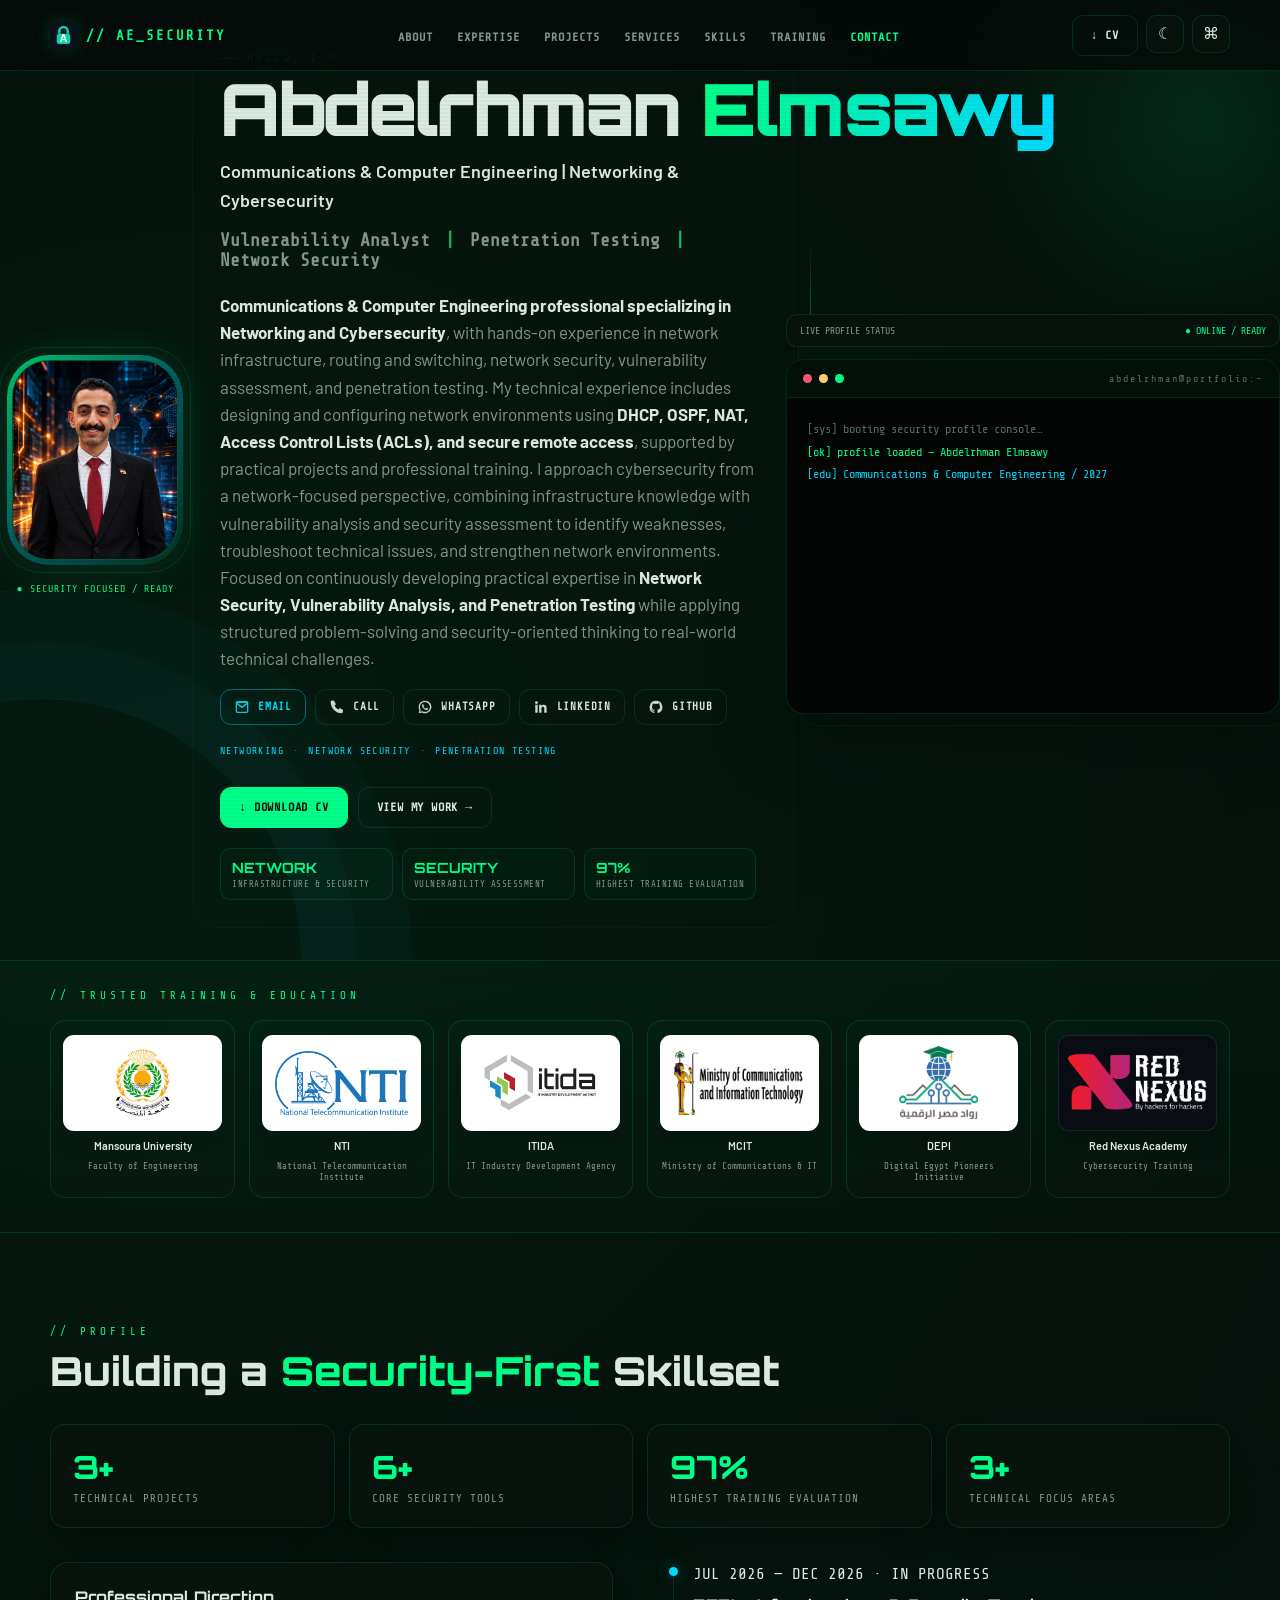
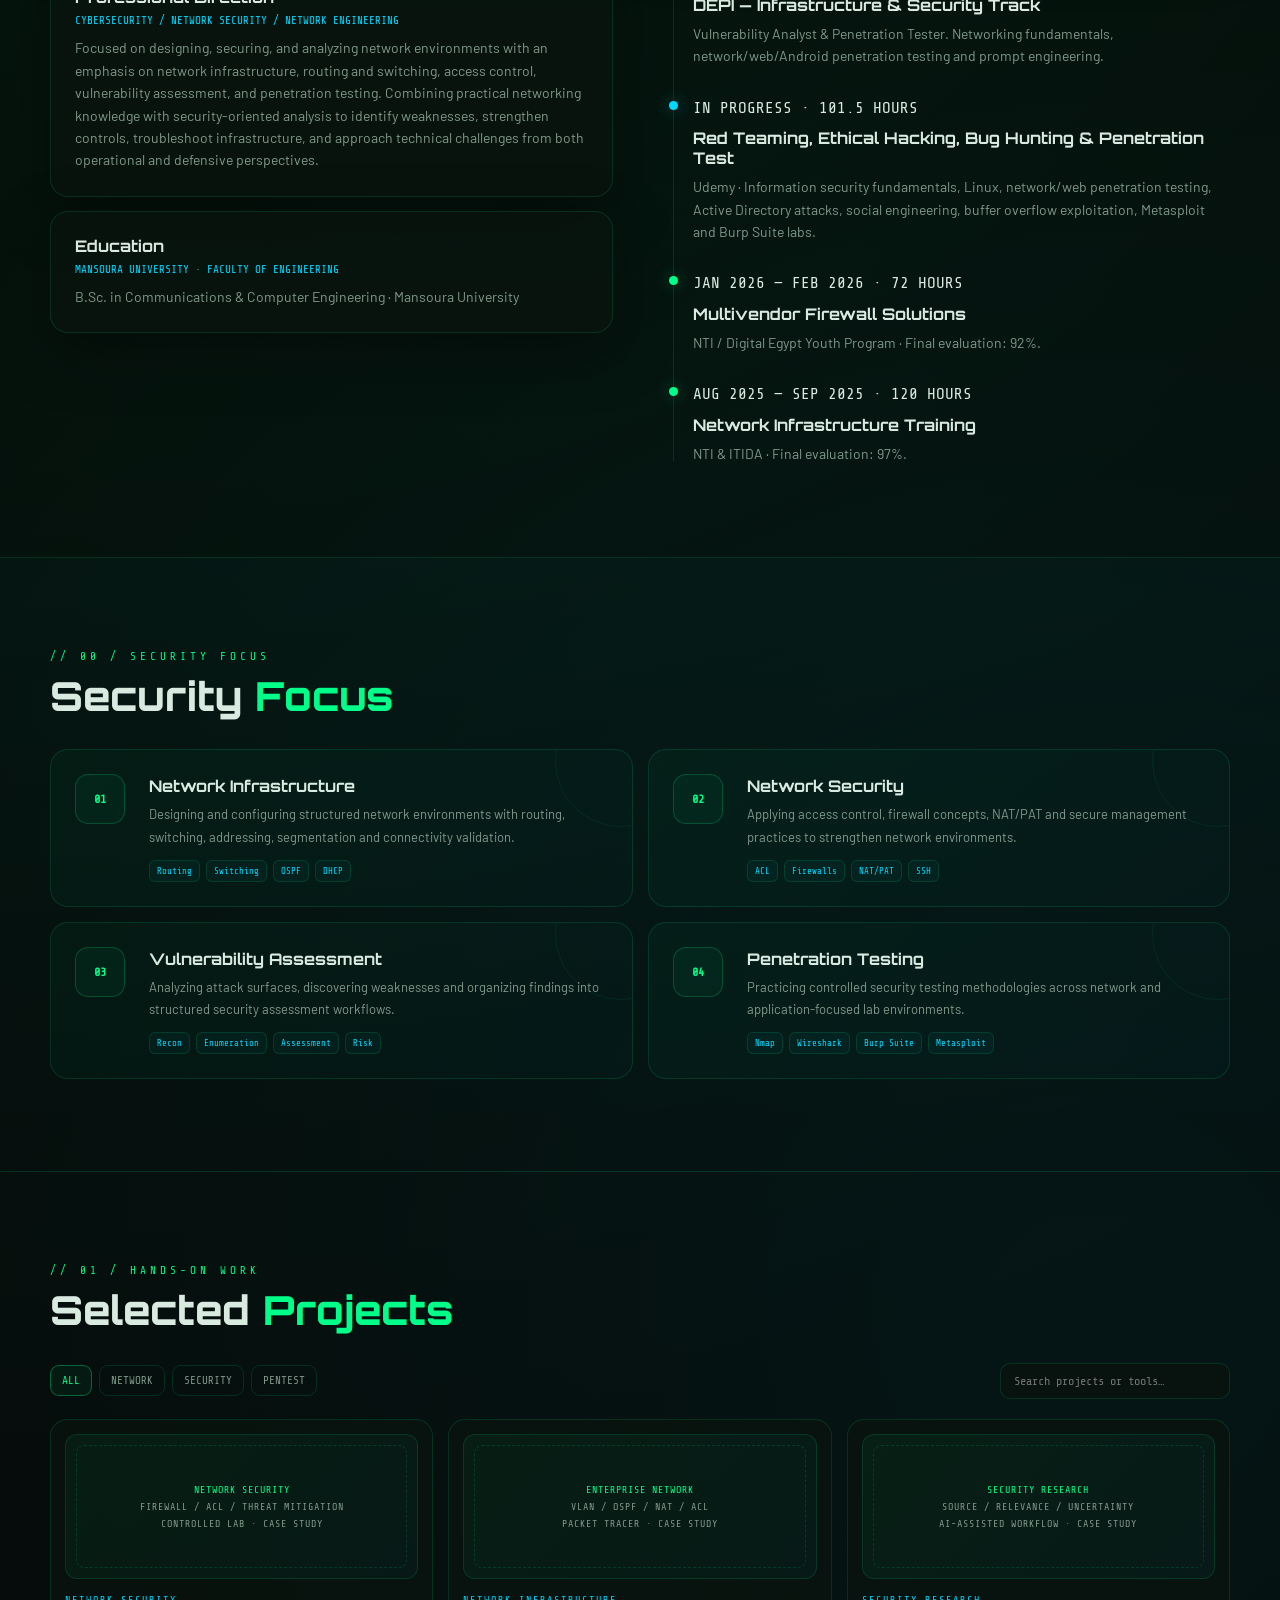
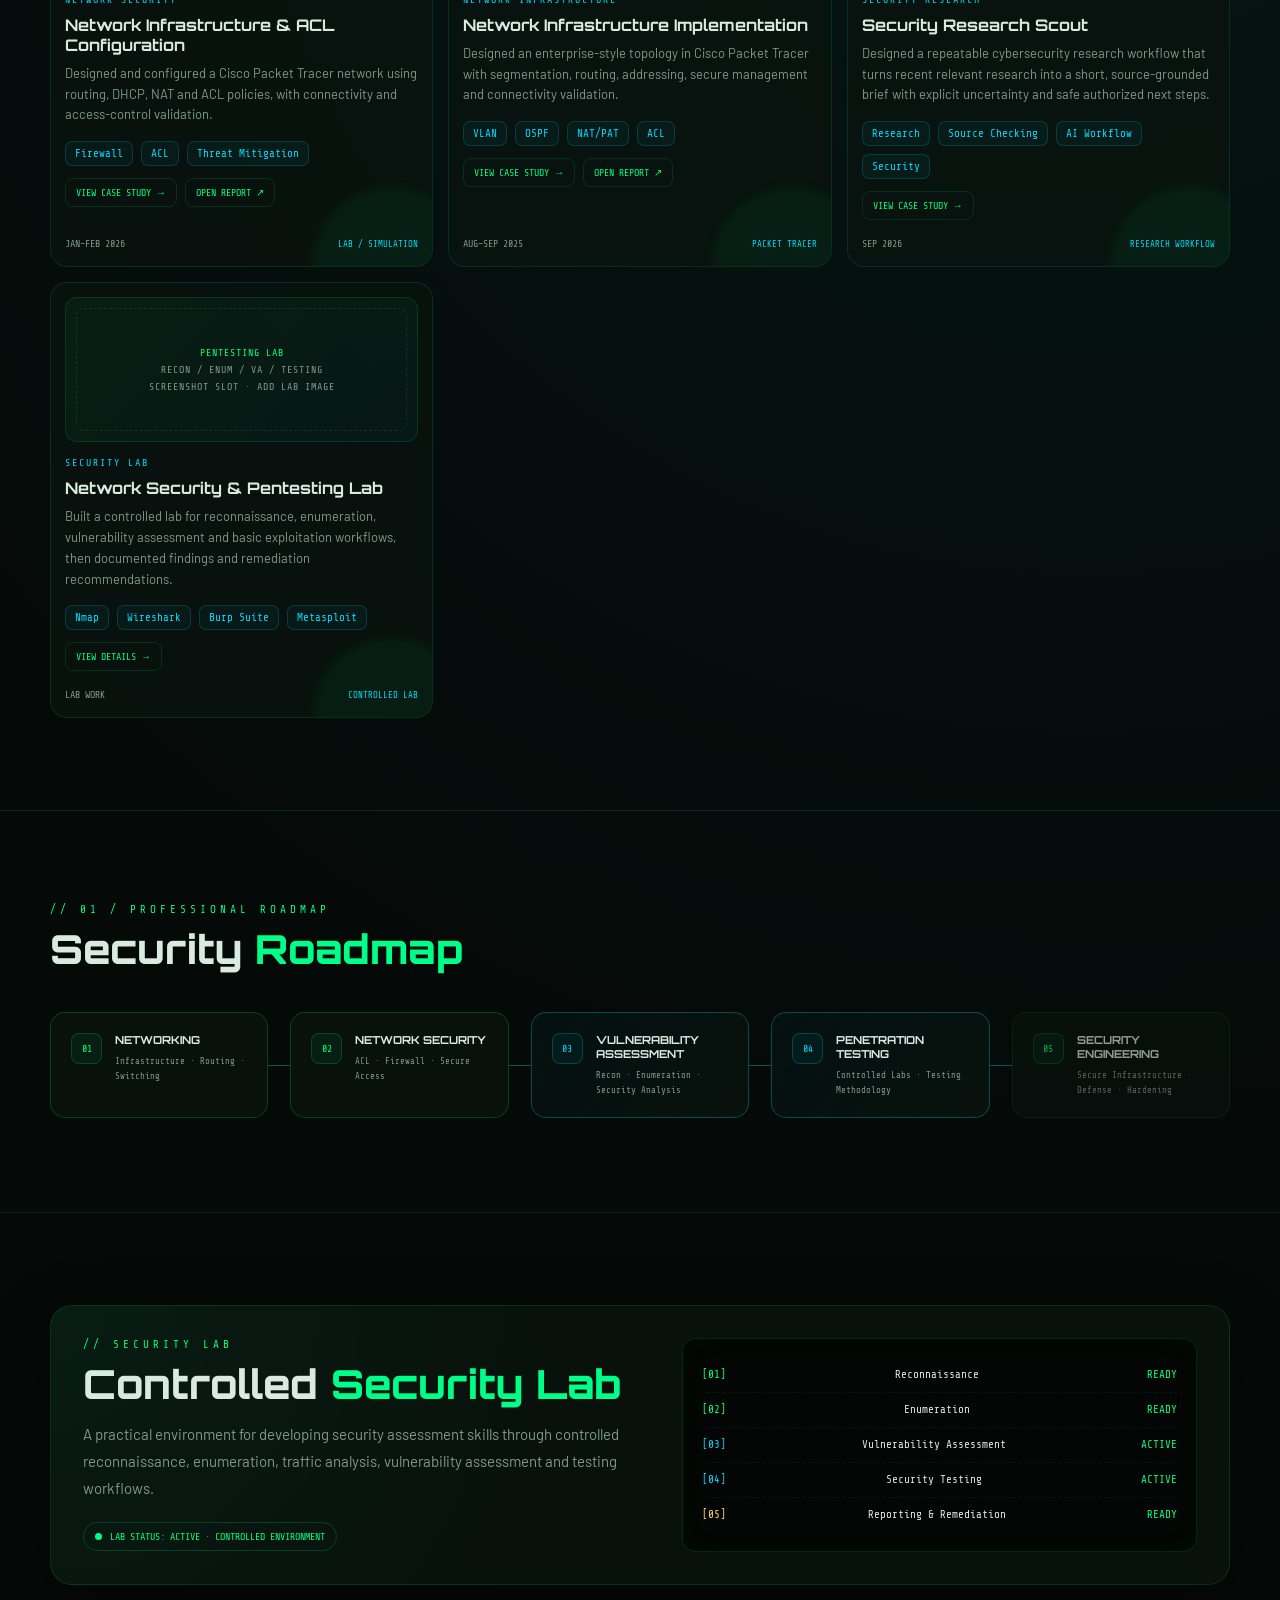
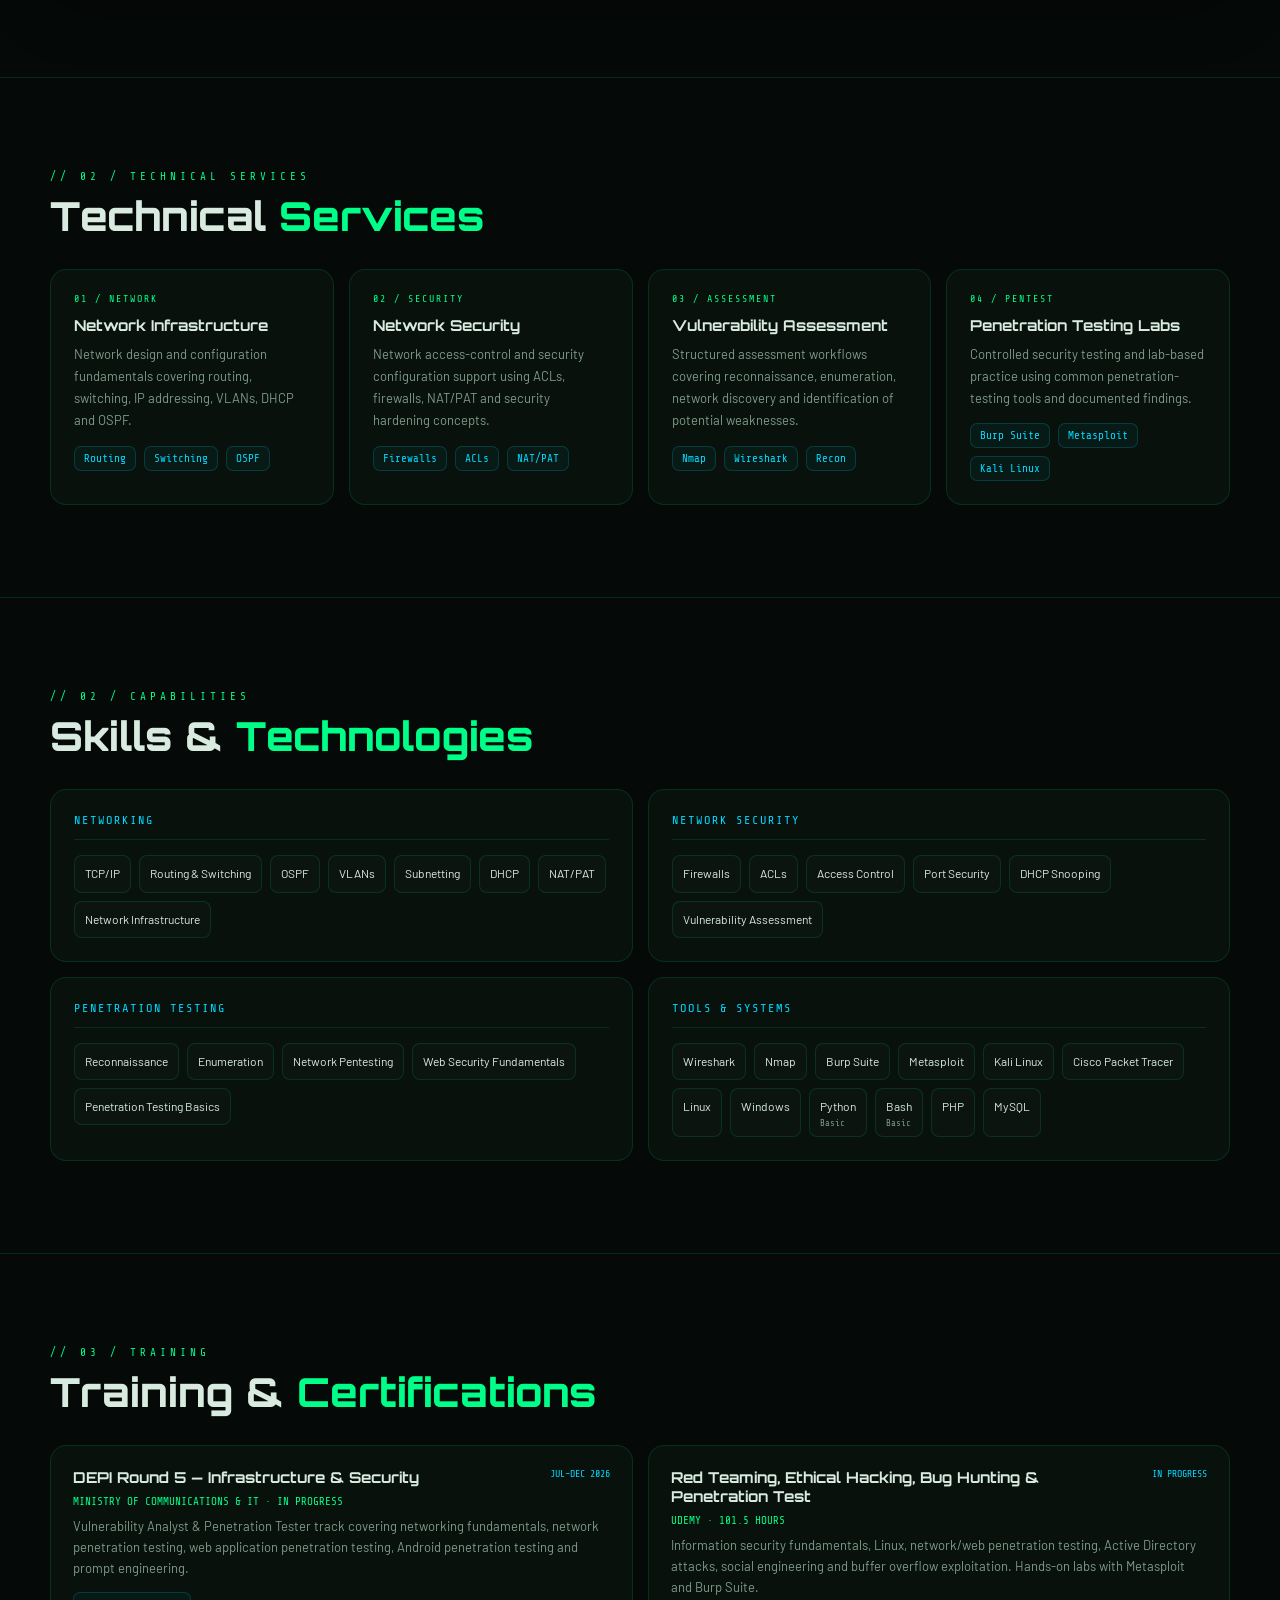
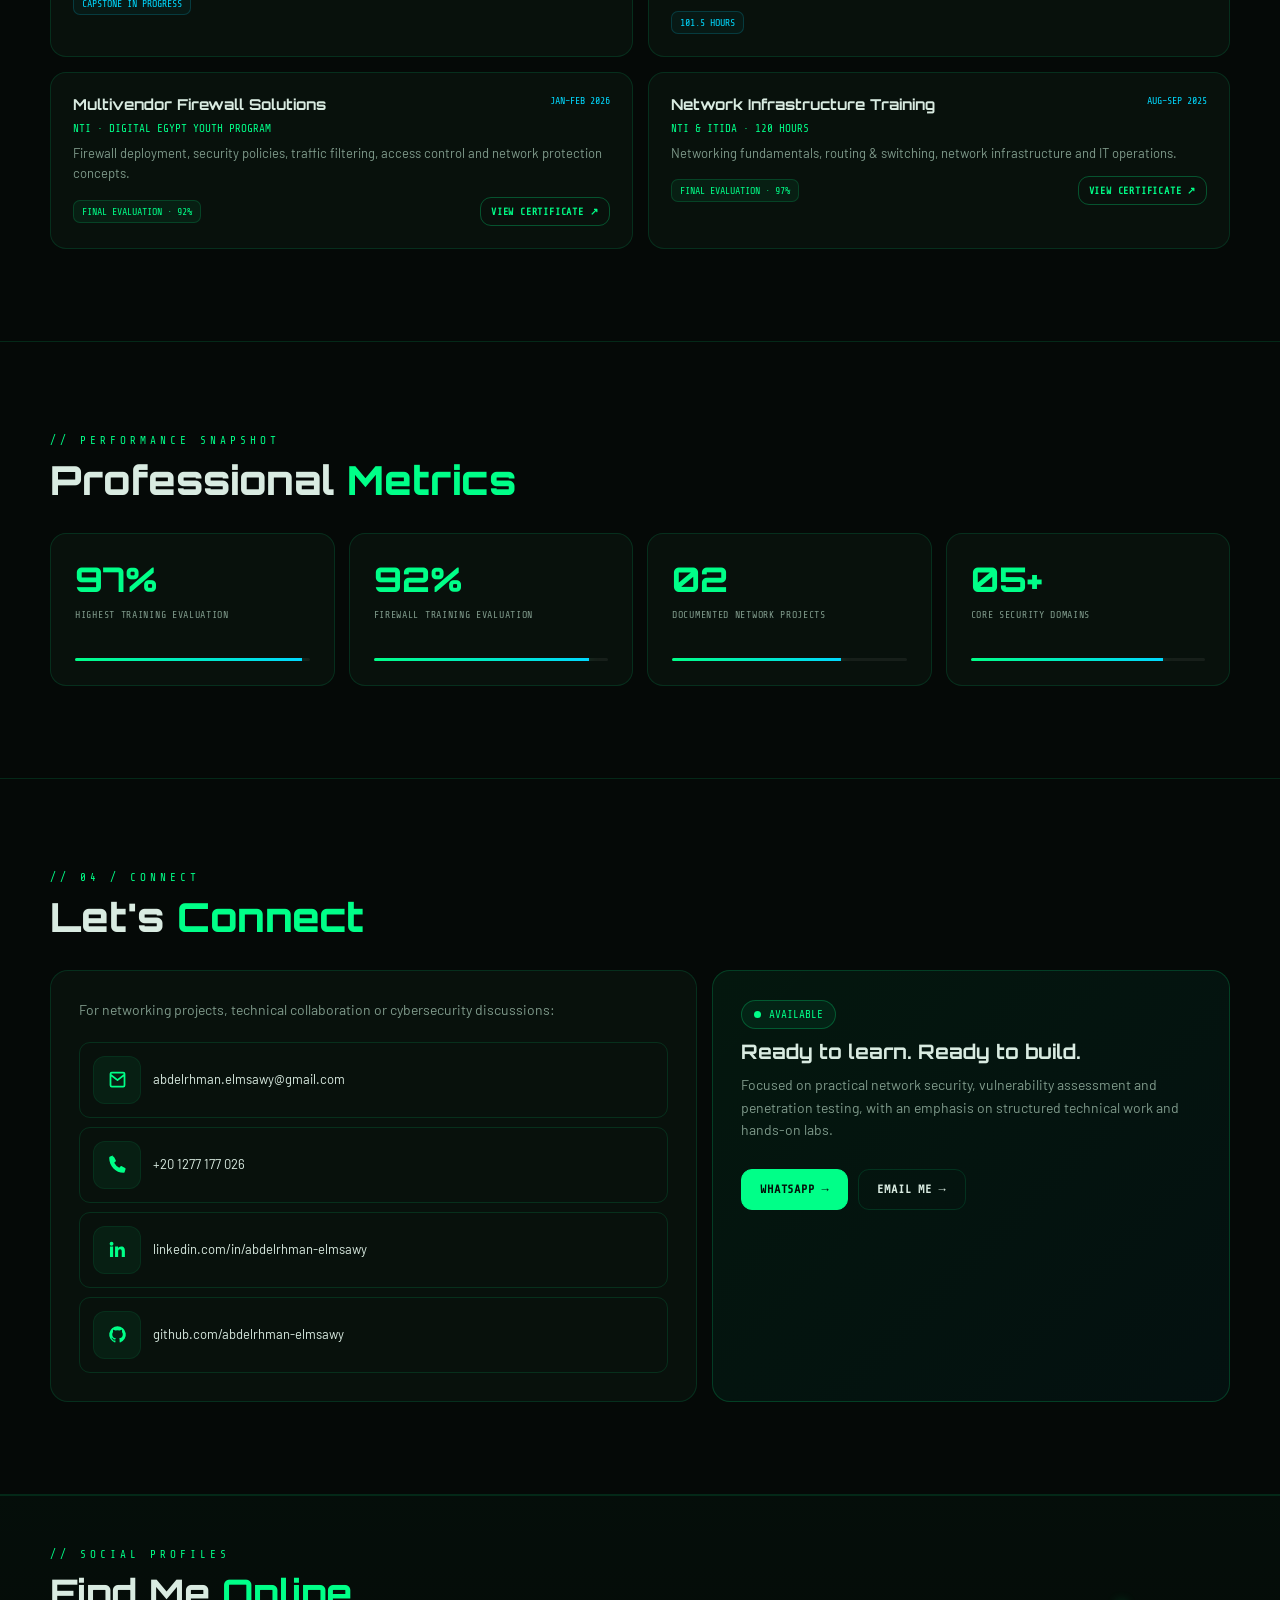
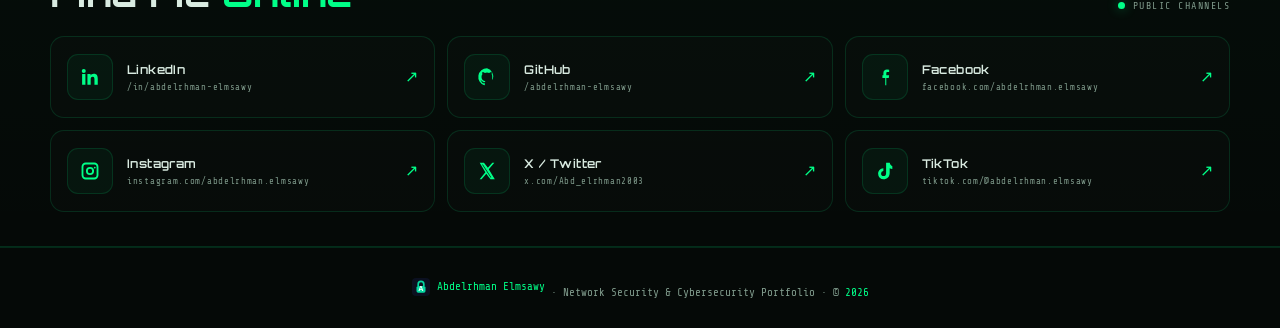
==== commit e50cb2d2: "Enhance navbar mobile menu and hero" ====
--- a/index.html
+++ b/index.html
@@ -74,7 +74,10 @@
     nav{
       position:fixed;top:0;left:0;right:0;width:100%;z-index:10000;background:rgba(5,9,7,.72);
       backdrop-filter:blur(18px);border-bottom:1px solid var(--line);
-    }
+      transition:background .25s ease,box-shadow .25s ease,border-color .25s ease;
+    }
+    nav.scrolled{background:rgba(5,9,7,.92);border-bottom-color:rgba(0,255,136,.22);box-shadow:0 10px 32px rgba(0,0,0,.24)}
+    [data-theme="light"] nav.scrolled{background:rgba(244,248,246,.96);border-bottom-color:rgba(0,110,65,.20);box-shadow:0 10px 30px rgba(19,53,37,.10)}
     [data-theme="light"] nav{background:rgba(244,248,246,.78)}
     .nav-inner{height:70px;display:flex;align-items:center;justify-content:space-between}
     .brand{display:inline-flex;align-items:center;gap:9px;font:700 14px "Share Tech Mono",monospace;color:var(--green);letter-spacing:2px;text-decoration:none}
@@ -95,6 +98,8 @@
     .hero:before{content:"";position:absolute;width:520px;height:520px;right:-180px;top:-140px;border-radius:50%;background:radial-gradient(circle,rgba(0,255,136,.10),transparent 65%);pointer-events:none}
     .hero:after{content:"";position:absolute;left:-220px;bottom:-260px;width:520px;height:520px;border-radius:50%;border:1px solid rgba(0,217,255,.08);box-shadow:0 0 0 55px rgba(0,217,255,.025),0 0 0 110px rgba(0,217,255,.018);pointer-events:none}
     .hero-copy-wrap{position:relative;z-index:2}
+    .hero-copy-wrap:before{content:"";position:absolute;inset:-28px -38px -28px -28px;border:1px solid rgba(0,255,136,.055);border-radius:24px;pointer-events:none;opacity:.7}
+    .hero-copy-wrap > *{position:relative}
     .hero-portrait{position:relative;z-index:2;align-self:center}
     .profile-frame{width:176px;height:210px;border-radius:42px;padding:5px;position:relative;margin:0 auto 18px;background:linear-gradient(135deg,rgba(0,255,136,.75),rgba(0,217,255,.35),rgba(0,255,136,.1));box-shadow:0 0 45px rgba(0,255,136,.12)}
     .profile-frame:before{content:"";position:absolute;inset:-8px;border:1px solid rgba(0,255,136,.12);border-radius:43px;animation:profilePulse 3s ease-in-out infinite}
@@ -685,7 +690,7 @@
   </style>
 </head>
 
-<body>\n  <main id="main" style="padding-top:70px;">
+<body>
   <div class="progress" id="progress"></div>
 
   <nav>
@@ -1225,9 +1230,14 @@
     updateThemeIcon();
     themeBtn.onclick=()=>{const next=document.documentElement.dataset.theme==="light"?"":"light"; if(next)document.documentElement.dataset.theme=next;else delete document.documentElement.dataset.theme; localStorage.setItem("ae-theme",next);updateThemeIcon()};
 
-    // Mobile menu
-    document.getElementById("menuBtn").onclick=()=>document.getElementById("navLinks").classList.toggle("mobile-open");
-    document.querySelectorAll(".nav-links a").forEach(a=>a.onclick=()=>document.getElementById("navLinks").classList.remove("mobile-open"));
+    // Mobile menu + navbar state
+    const nav=document.querySelector("nav"), menuBtn=document.getElementById("menuBtn"), navLinks=document.getElementById("navLinks");
+    function closeMobileMenu(){navLinks.classList.remove("mobile-open");document.body.classList.remove("nav-open");menuBtn.setAttribute("aria-expanded","false")}
+    menuBtn.setAttribute("aria-expanded","false");
+    menuBtn.onclick=()=>{const open=navLinks.classList.toggle("mobile-open");document.body.classList.toggle("nav-open",open);menuBtn.setAttribute("aria-expanded",String(open))};
+    document.querySelectorAll(".nav-links a").forEach(a=>a.onclick=closeMobileMenu);
+    addEventListener("scroll",()=>nav.classList.toggle("scrolled",scrollY>24),{passive:true});
+    nav.classList.toggle("scrolled",scrollY>24);
 
     // Scroll progress + back-to-top + active nav
     const progress=document.getElementById("progress"), topBtn=document.getElementById("top");
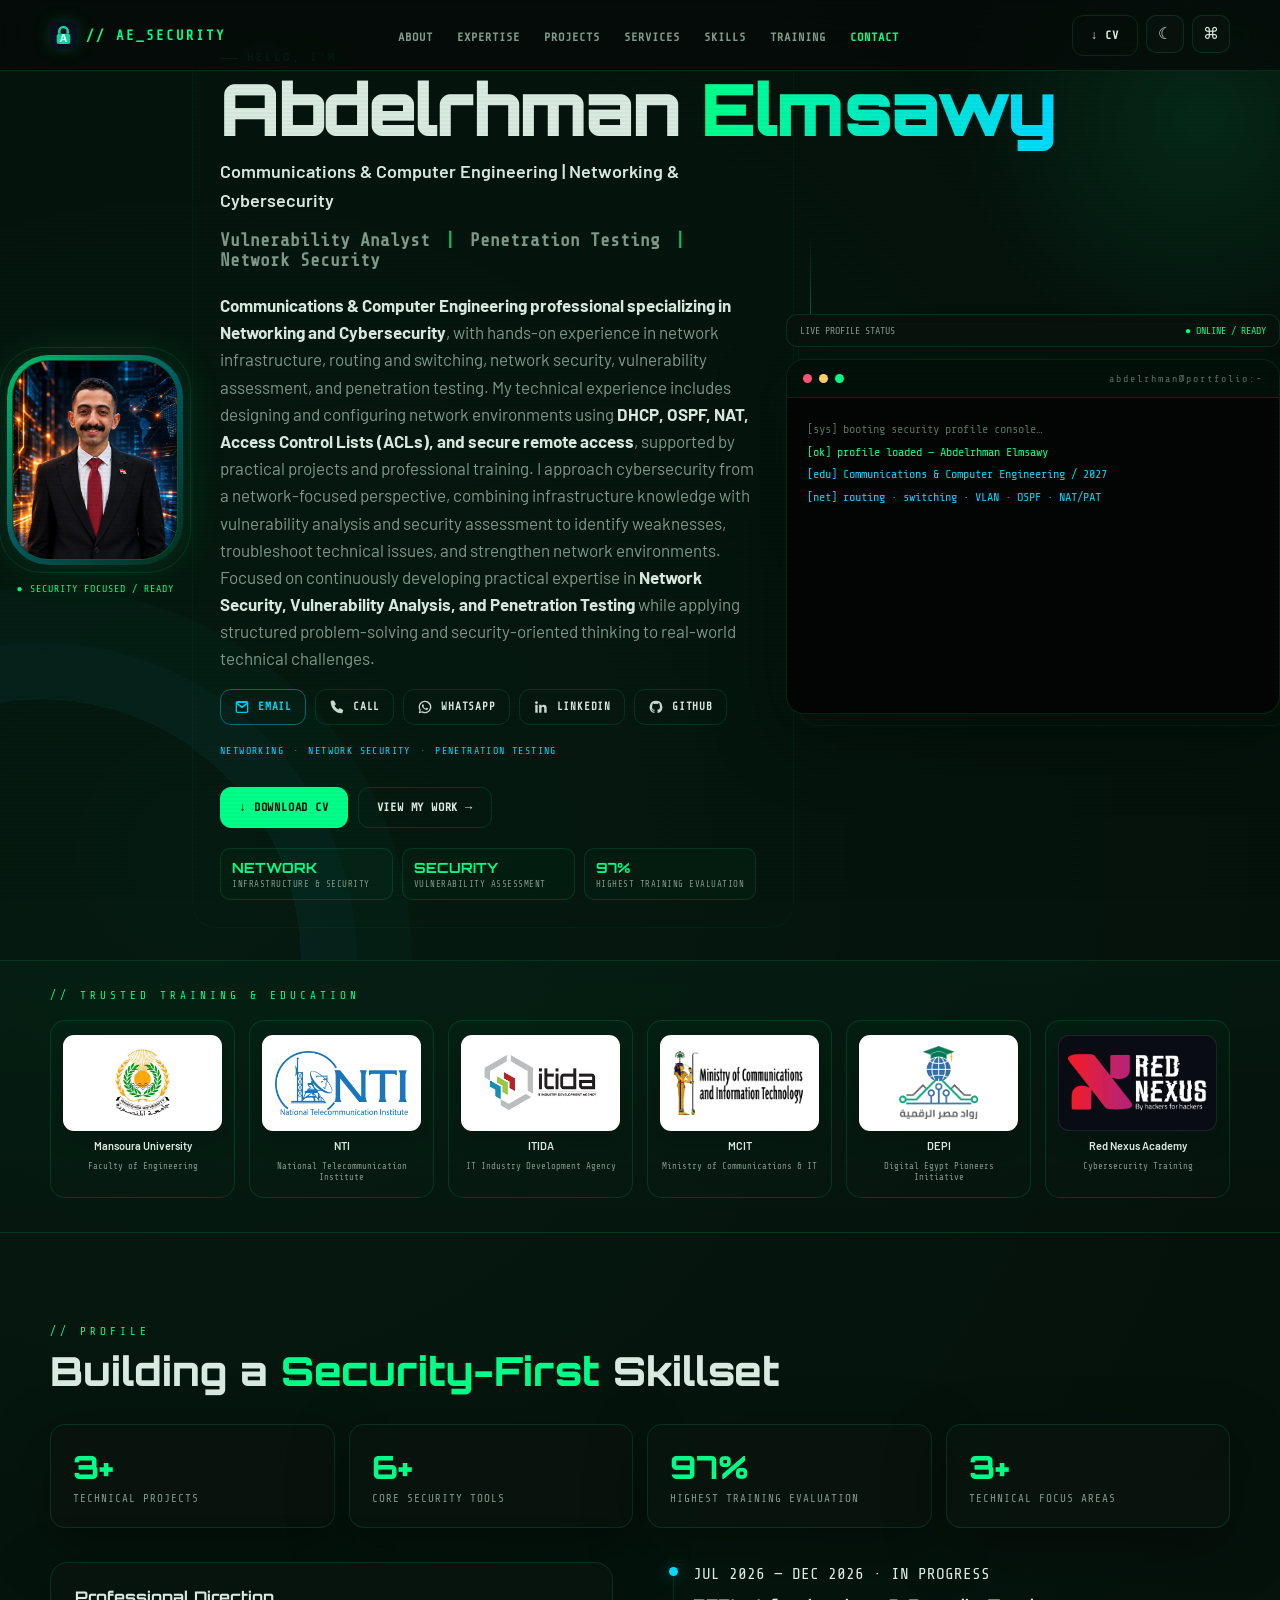
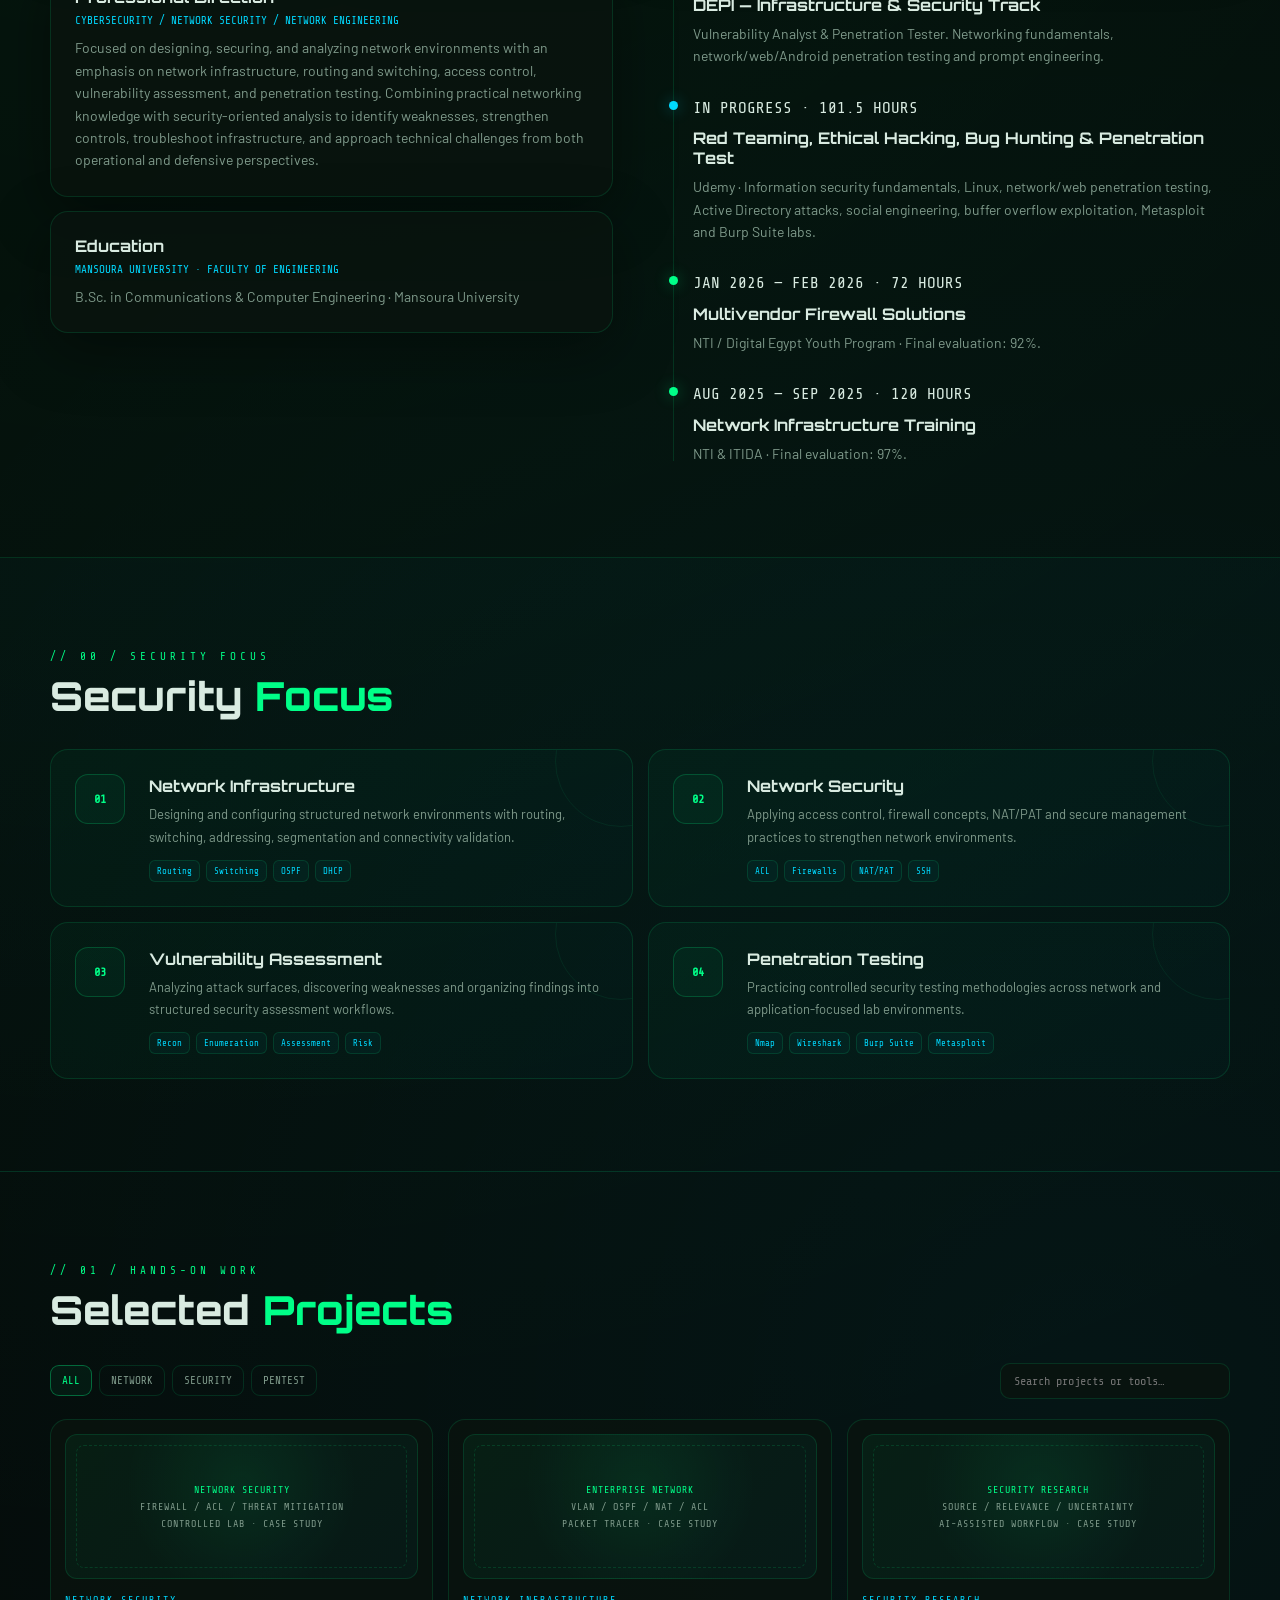
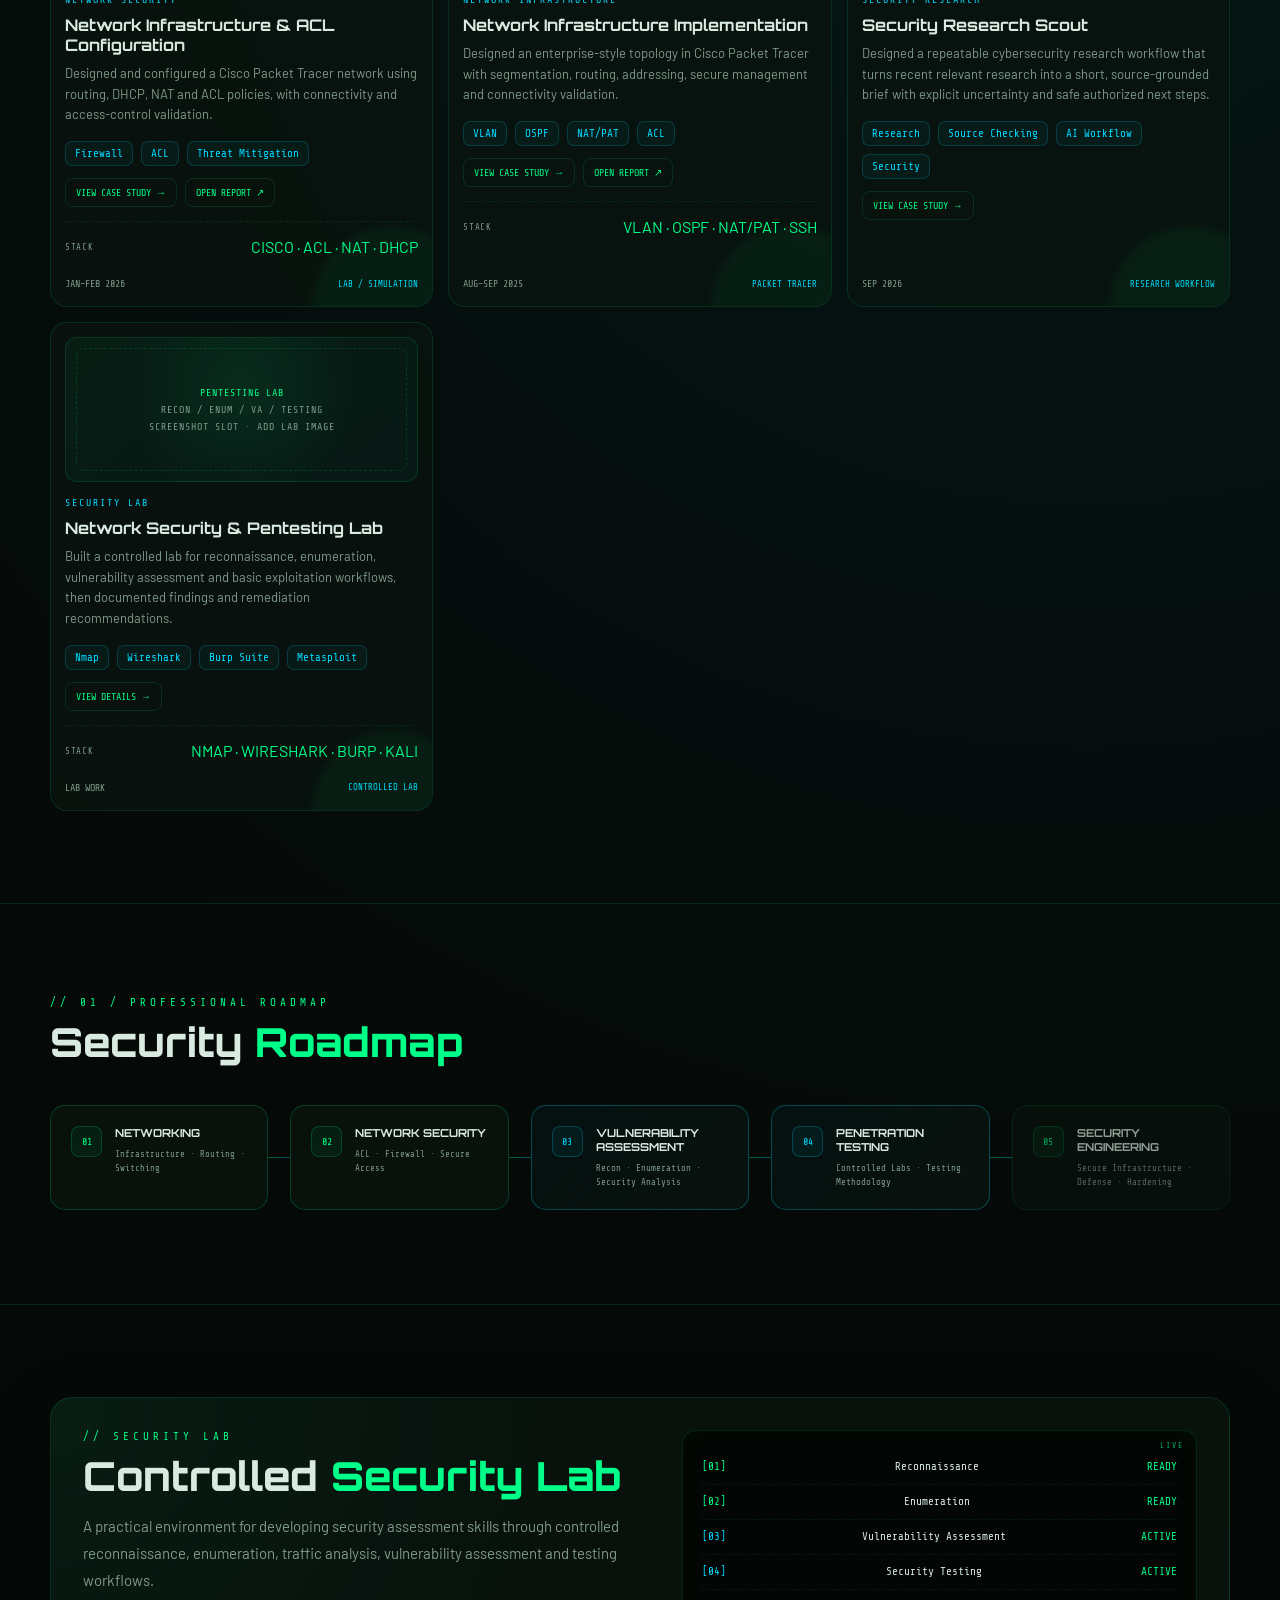
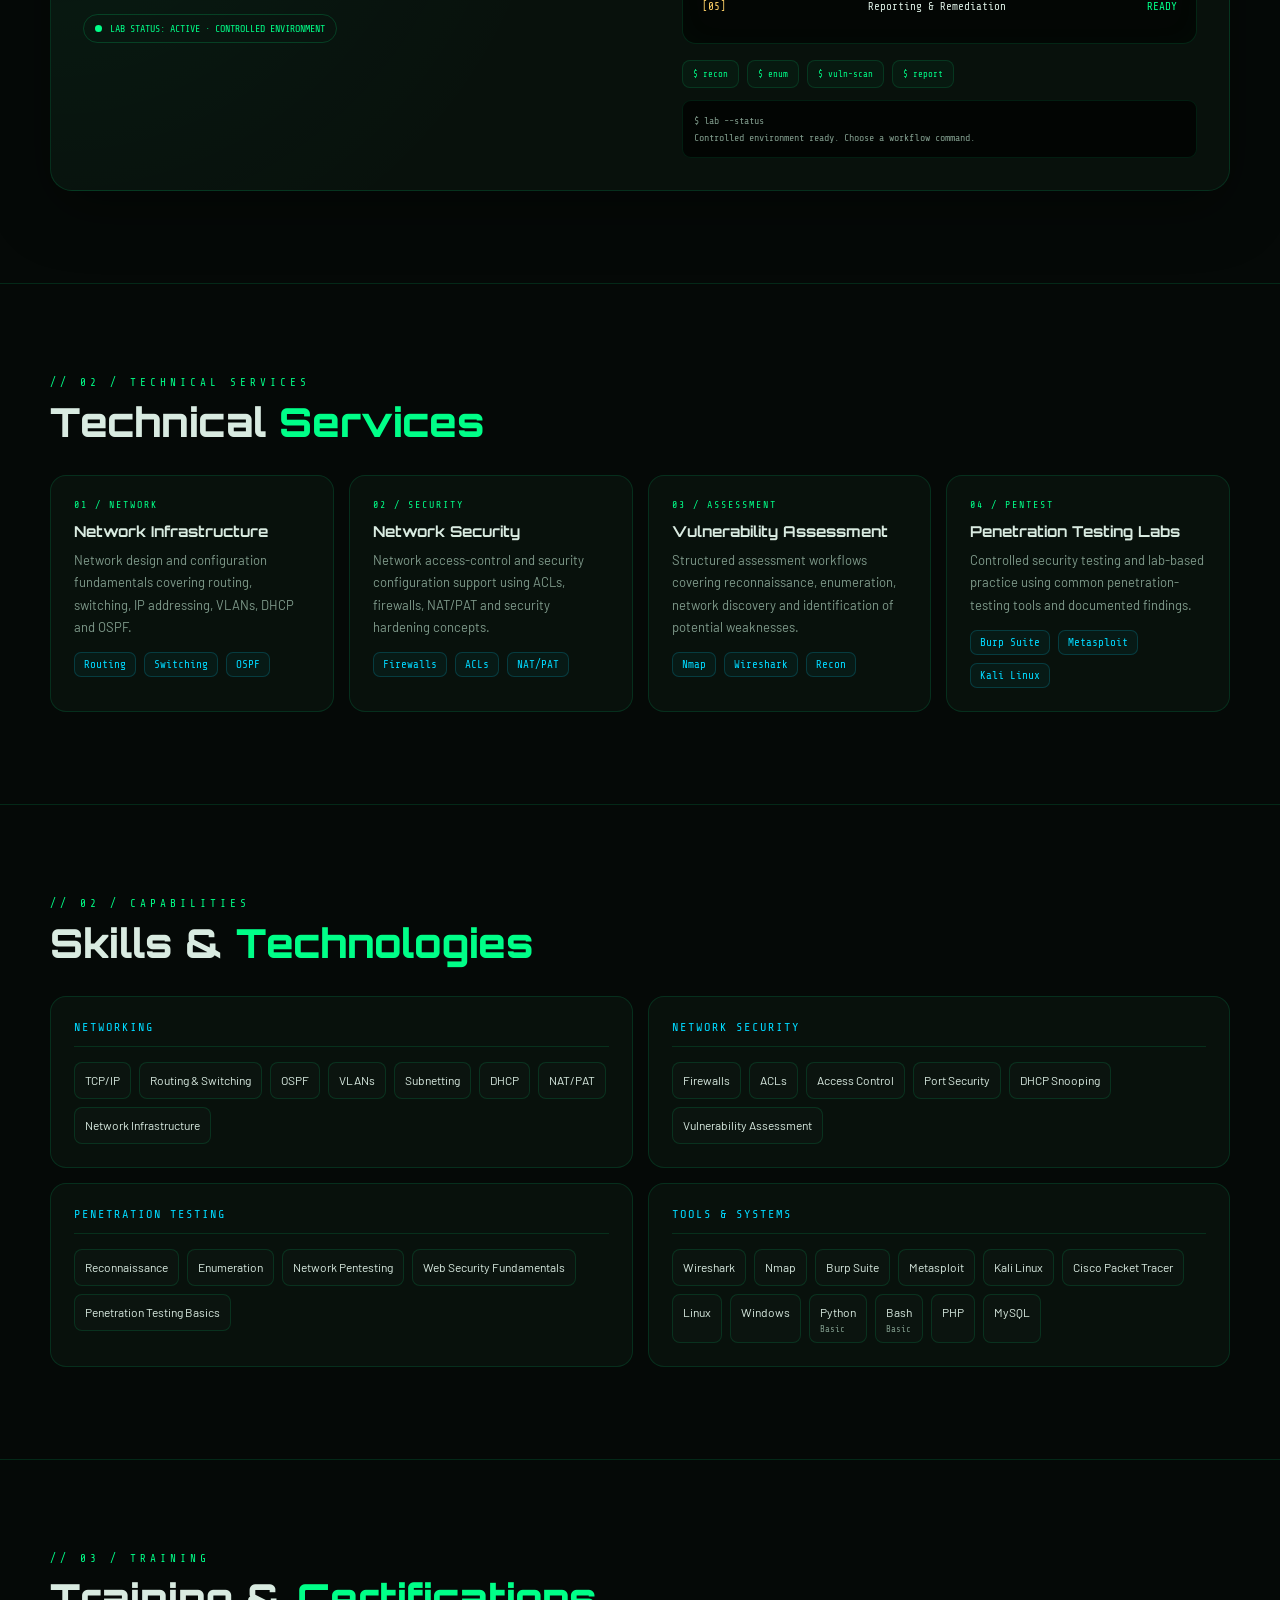
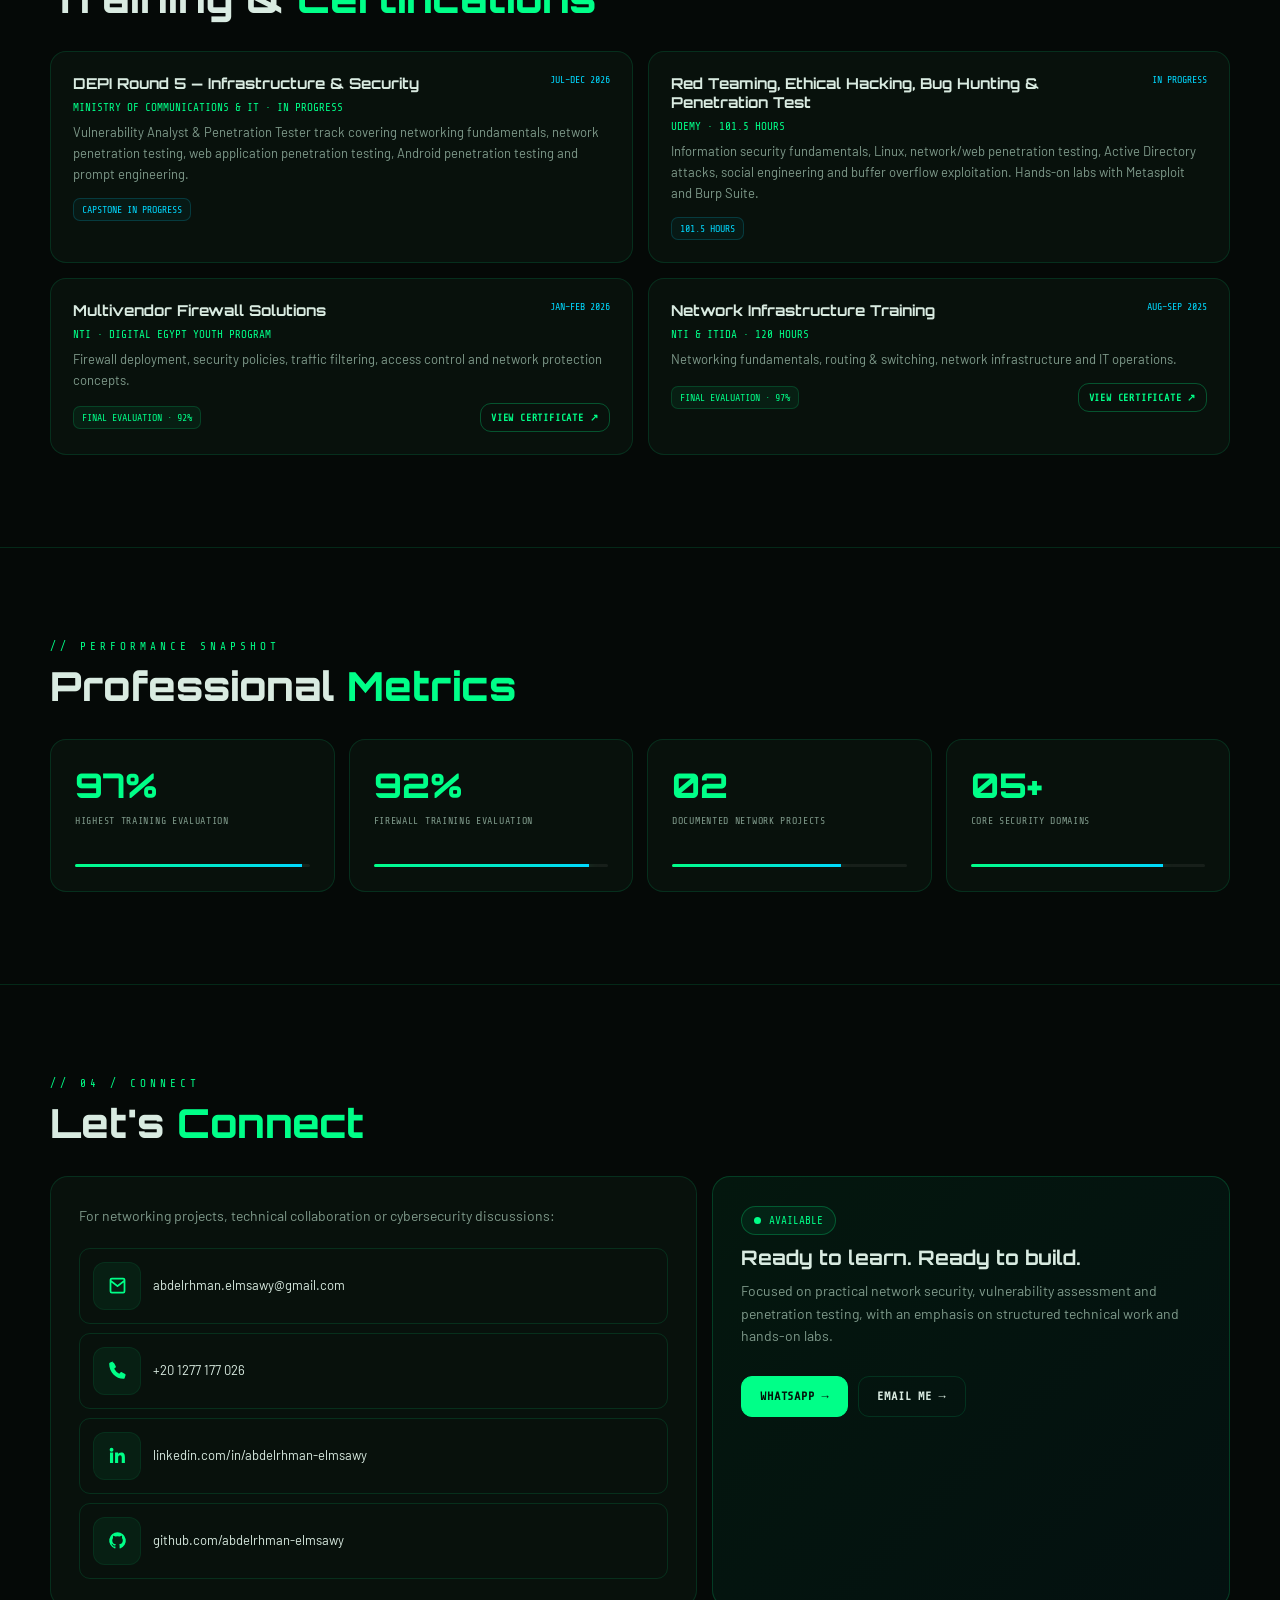
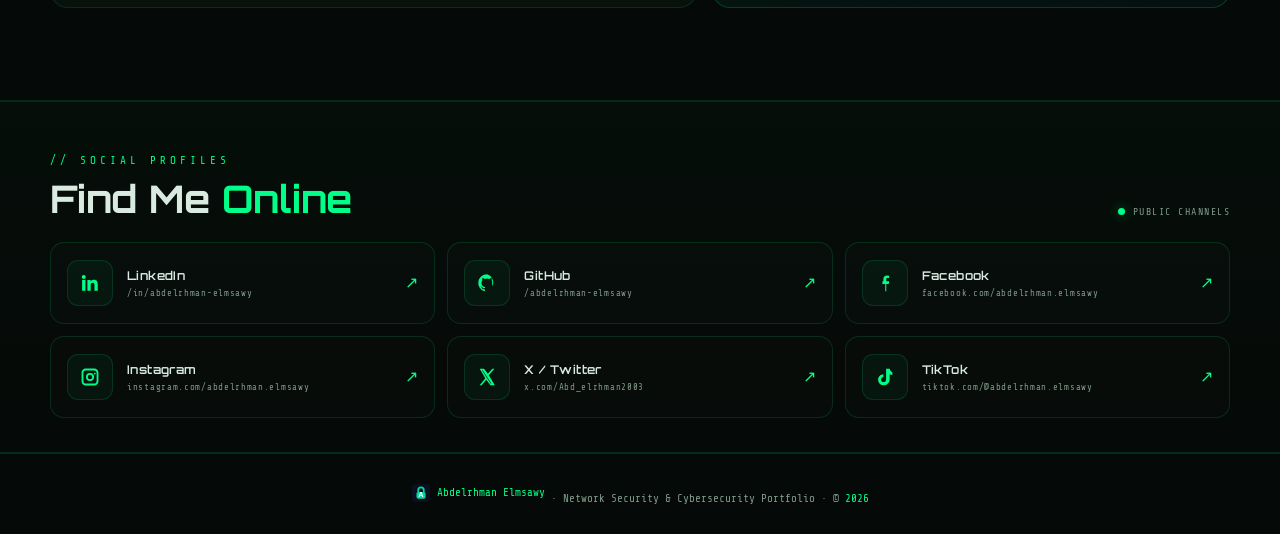
==== commit 3a4f92a6: "Upgrade projects and interactive security lab" ====
--- a/index.html
+++ b/index.html
@@ -307,6 +307,30 @@
     @media(max-width:680px){.focus-grid{grid-template-columns:1fr}.focus-card{grid-template-columns:45px 1fr;padding:18px;gap:12px}.focus-icon{width:42px;height:42px}.roadmap{display:grid;grid-template-columns:1fr;gap:8px;overflow:visible}.road-line{width:1px;height:18px;margin-left:24px}.road-step{min-width:0;padding:16px}.lab-panel{padding:20px;gap:20px}.lab-console{font-size:10px;padding:13px}.metric-grid{grid-template-columns:1fr 1fr}.metric-card{padding:17px}.metric-value{font-size:27px}.metric-label{font-size:8px}.hero-role span{margin:0 2px}}
     @media(max-width:380px){.metric-grid{grid-template-columns:1fr}.metric-label{min-height:0}}
 
+
+    /* PHASE 2 — PROJECTS + SECURITY LAB */
+    .project{cursor:pointer}
+    .project-media{background:radial-gradient(circle at 50% 35%,rgba(0,255,136,.08),transparent 58%),linear-gradient(135deg,rgba(0,255,136,.05),rgba(0,217,255,.035))}
+    .project:hover .project-media{border-color:rgba(0,255,136,.28);box-shadow:inset 0 0 35px rgba(0,255,136,.045)}
+    .project-meta{display:flex;justify-content:space-between;gap:8px;align-items:center;margin-top:14px;padding-top:12px;border-top:1px dashed rgba(0,255,136,.10)}
+    .project-meta span{font:9px "Share Tech Mono";color:var(--muted);letter-spacing:.7px}
+    .project-meta b{font-weight:400;color:var(--green)}
+    .project-tools{display:flex;flex-wrap:wrap;gap:6px;margin-top:10px}
+    .project-tools span{font:8px "Share Tech Mono";padding:4px 6px;border:1px solid rgba(0,217,255,.16);border-radius:5px;color:var(--cyan);background:rgba(0,217,255,.025)}
+    .lab-console{position:relative}
+    .lab-console:before{content:"LIVE";position:absolute;right:12px;top:10px;font:8px "Share Tech Mono";letter-spacing:2px;color:var(--green);opacity:.7}
+    .lab-console div{transition:background .2s,padding-left .2s}
+    .lab-console div:hover{background:rgba(0,255,136,.035);padding-left:5px}
+    .lab-command{display:flex;gap:8px;flex-wrap:wrap;margin-top:16px}
+    .lab-command button{border:1px solid var(--line);background:rgba(0,255,136,.035);color:var(--green);border-radius:8px;padding:8px 10px;font:9px "Share Tech Mono";cursor:pointer;transition:.2s}
+    .lab-command button:hover{border-color:rgba(0,255,136,.35);transform:translateY(-2px)}
+    .lab-output{margin-top:12px;min-height:58px;padding:11px;border:1px solid rgba(0,255,136,.10);border-radius:9px;background:#020503;color:var(--muted);font:10px/1.7 "Share Tech Mono";white-space:pre-wrap}
+    .modal-project-grid{display:grid;grid-template-columns:1.2fr .8fr;gap:15px;margin-top:20px}
+    .modal-evidence,.modal-side{border:1px solid var(--line);border-radius:12px;padding:14px;background:rgba(0,255,136,.018)}
+    .modal-media{margin-top:9px;min-height:150px;display:grid;place-items:center;border:1px dashed rgba(0,255,136,.16);border-radius:9px;color:var(--muted);font:10px "Share Tech Mono";text-align:center;padding:15px}
+    .repo-pending{display:block;margin-top:12px;color:var(--muted);font:9px "Share Tech Mono"}
+    @media(max-width:680px){.modal-project-grid{grid-template-columns:1fr}.lab-command button{min-height:40px;flex:1 1 calc(50% - 5px)}}
+
     /* MODAL */
     .modal{position:fixed;inset:0;background:rgba(0,0,0,.7);backdrop-filter:blur(8px);display:none;place-items:center;padding:20px;z-index:2000}
     .modal.open{display:grid}
@@ -888,6 +912,7 @@
             <div class="project-actions">
               <button class="details" data-project="security">VIEW CASE STUDY →</button><a class="repo-link" href="project-2.pdf" target="_blank" rel="noopener">OPEN REPORT ↗</a>
             </div>
+            <div class="project-meta"><span>STACK</span><b>CISCO · ACL · NAT · DHCP</b></div>
             <div class="project-footer"><span class="mono" style="font-size:10px;color:var(--muted)">JAN–FEB 2026</span><span class="mono" style="font-size:9px;color:var(--cyan)">LAB / SIMULATION</span></div>
           </article>
 
@@ -902,6 +927,7 @@
             <div class="project-actions">
               <button class="details" data-project="network">VIEW CASE STUDY →</button><a class="repo-link" href="project-1.pdf" target="_blank" rel="noopener">OPEN REPORT ↗</a>
             </div>
+            <div class="project-meta"><span>STACK</span><b>VLAN · OSPF · NAT/PAT · SSH</b></div>
             <div class="project-footer"><span class="mono" style="font-size:10px;color:var(--muted)">AUG–SEP 2025</span><span class="mono" style="font-size:9px;color:var(--cyan)">PACKET TRACER</span></div>
           </article>
 
@@ -935,6 +961,7 @@
             <div class="project-actions">
               <button class="details" data-project="pentest">VIEW DETAILS →</button>
             </div>
+            <div class="project-meta"><span>STACK</span><b>NMAP · WIRESHARK · BURP · KALI</b></div>
             <div class="project-footer"><span class="mono" style="font-size:10px;color:var(--muted)">LAB WORK</span><span class="mono" style="font-size:9px;color:var(--cyan)">CONTROLLED LAB</span></div>
           </article>
         </div>
@@ -968,12 +995,19 @@
             <p class="lab-intro">A practical environment for developing security assessment skills through controlled reconnaissance, enumeration, traffic analysis, vulnerability assessment and testing workflows.</p>
             <div class="lab-status"><span class="dot"></span> LAB STATUS: ACTIVE · CONTROLLED ENVIRONMENT</div>
           </div>
-          <div class="lab-console">
-            <div><span class="log-ok">[01]</span> Reconnaissance <b>READY</b></div>
+          <div>
+            <div class="lab-console">
+              <div><span class="log-ok">[01]</span> Reconnaissance <b>READY</b></div>
             <div><span class="log-ok">[02]</span> Enumeration <b>READY</b></div>
             <div><span class="log-info">[03]</span> Vulnerability Assessment <b>ACTIVE</b></div>
             <div><span class="log-info">[04]</span> Security Testing <b>ACTIVE</b></div>
-            <div><span class="log-warn">[05]</span> Reporting & Remediation <b>READY</b></div>
+              <div><span class="log-warn">[05]</span> Reporting & Remediation <b>READY</b></div>
+            </div>
+            <div class="lab-command" aria-label="Security lab command shortcuts">
+              <button data-lab-cmd="recon">$ recon</button><button data-lab-cmd="enum">$ enum</button><button data-lab-cmd="scan">$ vuln-scan</button><button data-lab-cmd="report">$ report</button>
+            </div>
+            <div class="lab-output" id="labOutput">$ lab --status
+Controlled environment ready. Choose a workflow command.</div>
           </div>
         </div>
       </div>
@@ -1288,6 +1322,17 @@
     function addLog(){const [cls,txt]=logs[li%logs.length];const d=document.createElement("div");d.className=cls;d.textContent=txt;out.appendChild(d);out.scrollTop=out.scrollHeight;li++;setTimeout(addLog,li%logs.length===0?2600:500+Math.random()*500)}
     setTimeout(addLog,300);
 
+
+    // Phase 2 — interactive controlled lab console
+    const labOutput=document.getElementById("labOutput");
+    const labMessages={
+      recon:"$ recon\n[ok] Authorized lab scope loaded\n[ok] Host discovery workflow ready\n[next] Enumerate exposed services before assessment.",
+      enum:"$ enum\n[ok] Service enumeration workflow ready\n[info] Collect ports, versions and banners\n[next] Correlate findings with known weaknesses.",
+      scan:"$ vuln-scan\n[ok] Assessment workflow initialized\n[info] Review evidence, severity and affected assets\n[next] Validate findings manually in the lab.",
+      report:"$ report\n[ok] Reporting template ready\n[info] Finding → evidence → impact → remediation\n[next] Keep conclusions tied to observed evidence."
+    };
+    document.querySelectorAll("[data-lab-cmd]").forEach(btn=>btn.onclick=()=>{labOutput.textContent=labMessages[btn.dataset.labCmd]||"$ lab --help\nNo command selected."});
+
     // Project filters/search
     const cards=[...document.querySelectorAll(".project")], filters=[...document.querySelectorAll(".filter")], search=document.getElementById("projectSearch");
     let active="all";
